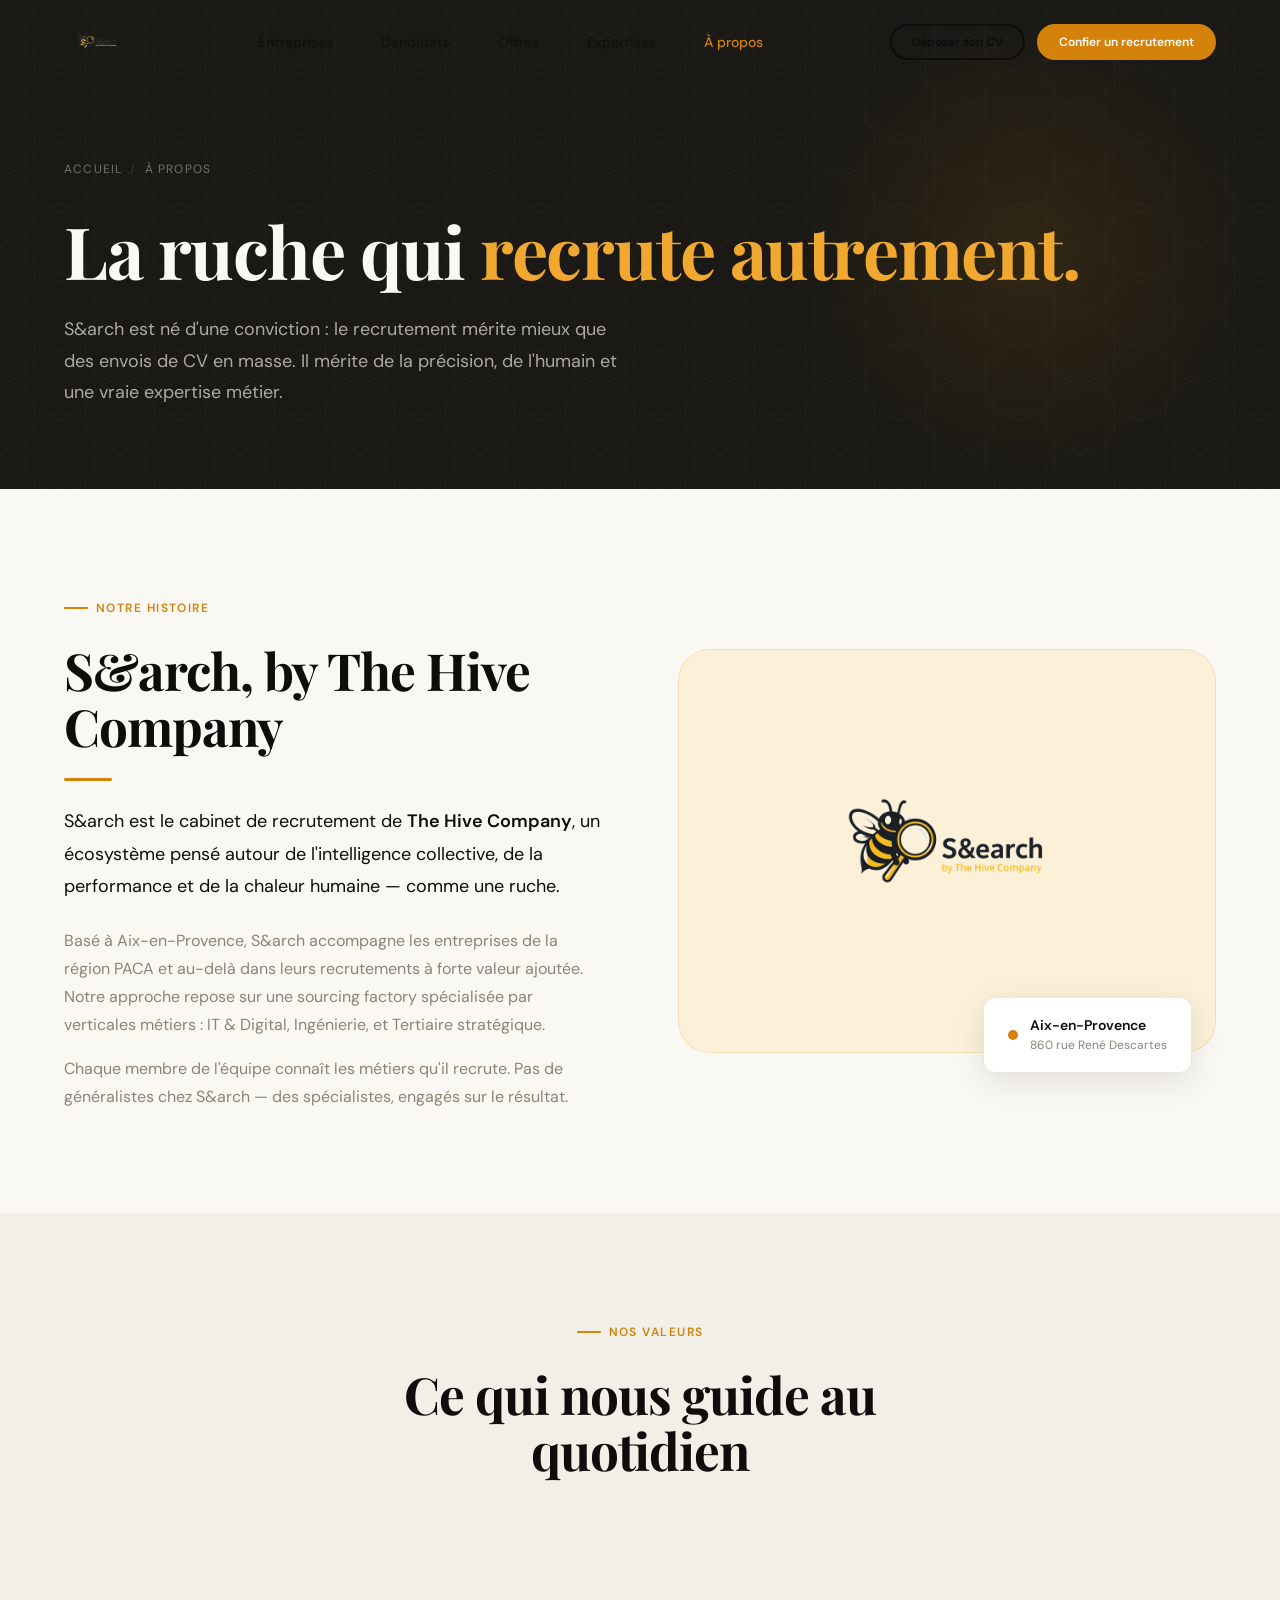
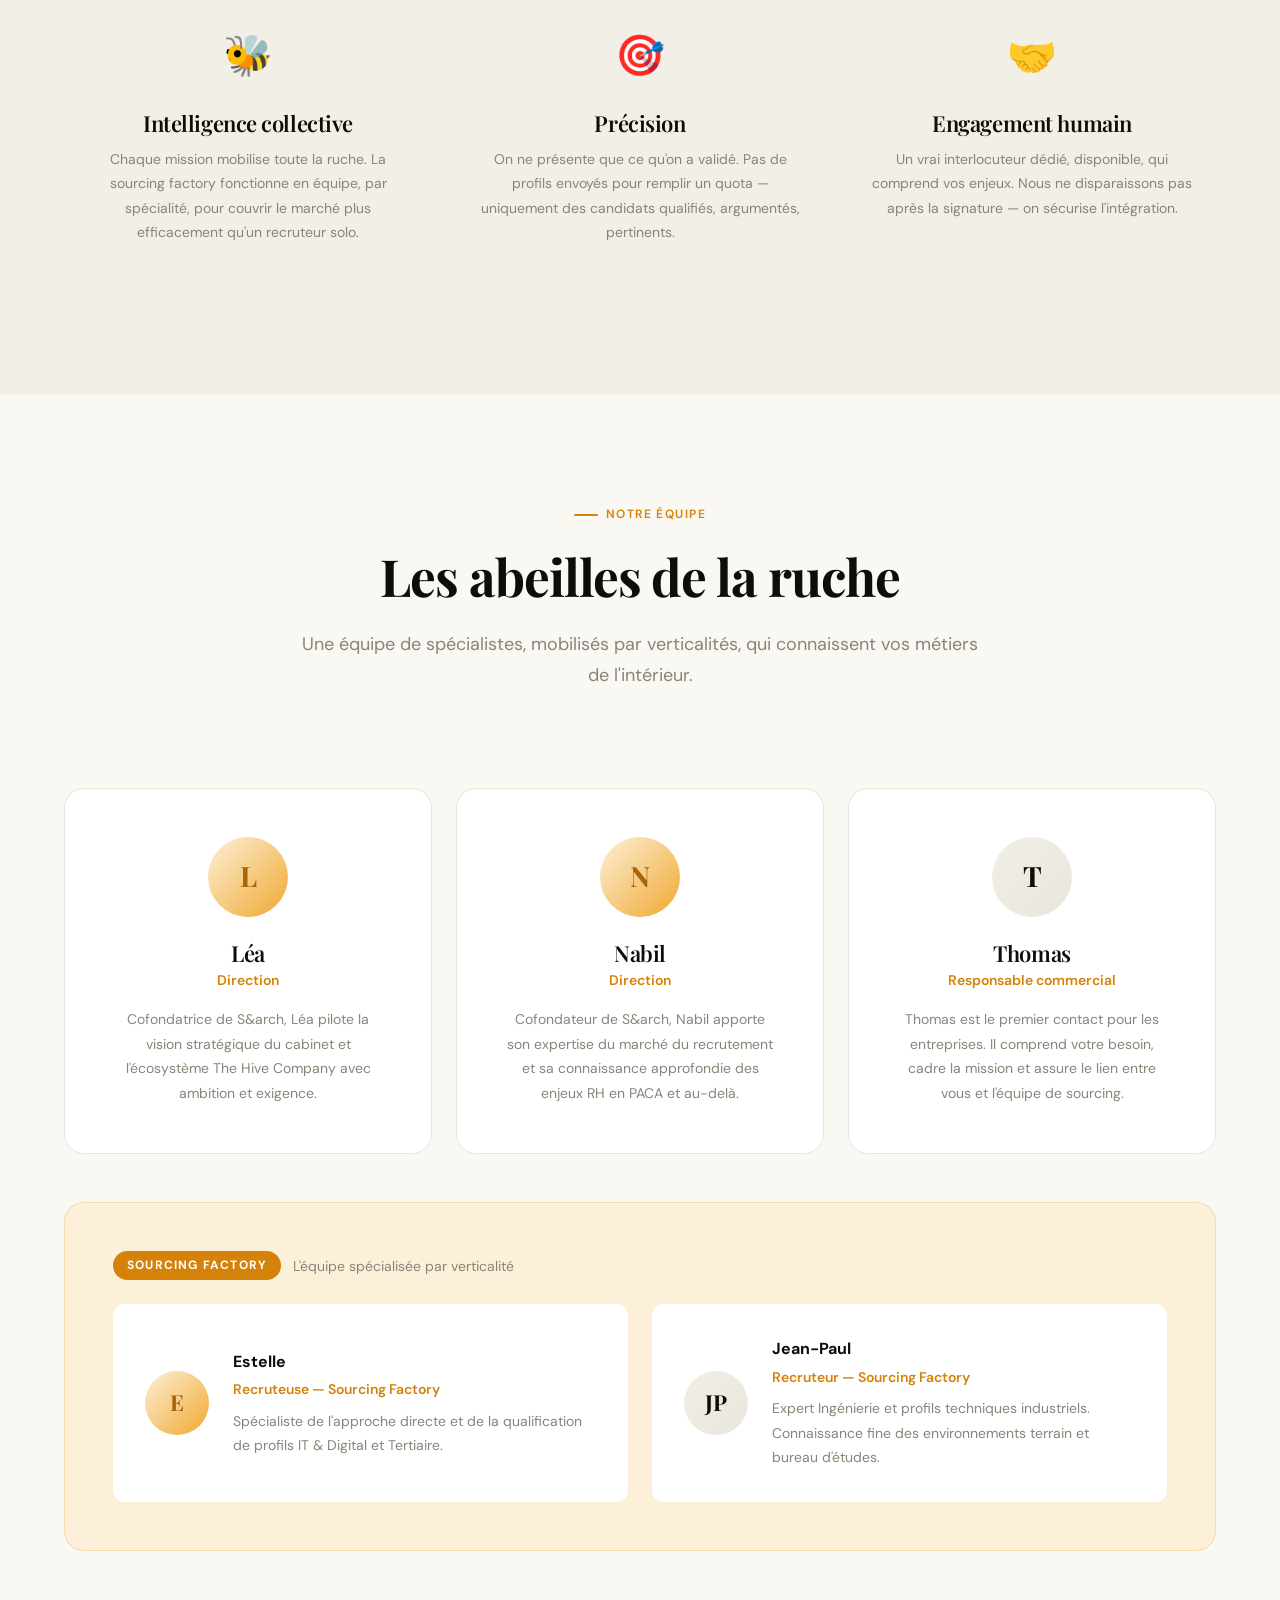
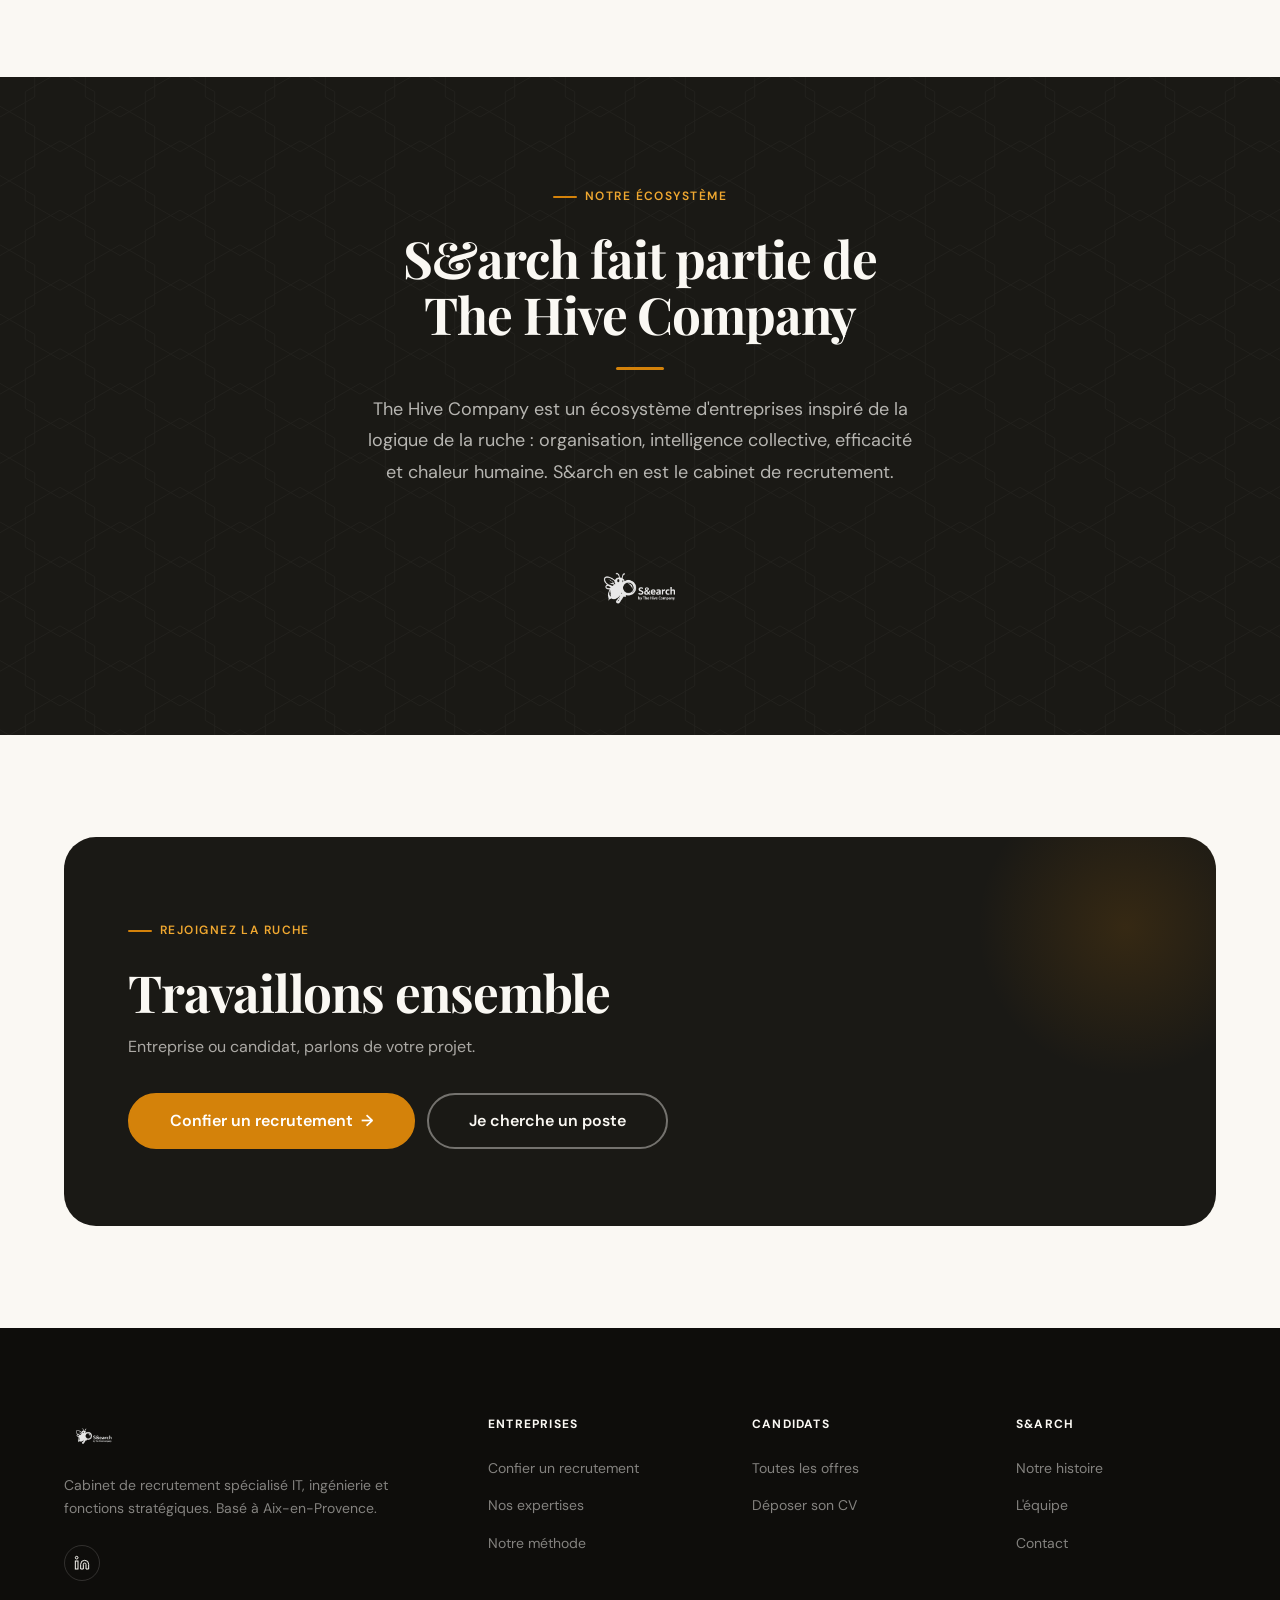
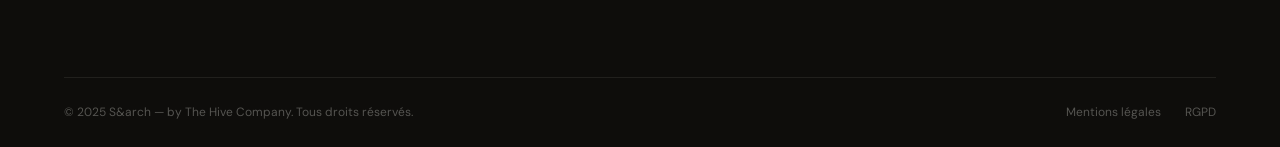
==== a-propos.html @ 245929fc "init: site S&arch" ====
<!DOCTYPE html>
<html lang="fr">
<head>
  <meta charset="UTF-8">
  <meta name="viewport" content="width=device-width, initial-scale=1.0">
  <title>À propos — L'équipe S&arch | Cabinet de recrutement Aix-en-Provence</title>
  <meta name="description" content="Découvrez l'équipe S&arch by The Hive Company. Cabinet de recrutement spécialisé IT, ingénierie et fonctions stratégiques à Aix-en-Provence.">
  <link rel="stylesheet" href="css/main.css">
  <link rel="stylesheet" href="css/components.css">
</head>
<body>

<nav class="nav">
  <div class="nav__inner">
    <a href="index.html" class="nav__logo-img">
      <img src="assets/images/logo-sarch-transparent.png" alt="S&arch by The Hive Company" height="44">
    </a>
    <ul class="nav__links">
      <li><a href="entreprises.html">Entreprises</a></li>
      <li><a href="candidats.html">Candidats</a></li>
      <li><a href="offres.html">Offres</a></li>
      <li><a href="expertises.html">Expertises</a></li>
      <li><a href="a-propos.html" class="active">À propos</a></li>
    </ul>
    <div class="nav__ctas">
      <a href="candidats.html" class="btn btn--ghost btn--sm hide-mobile">Déposer son CV</a>
      <a href="contact.html" class="btn btn--primary btn--sm">Confier un recrutement</a>
    </div>
    <button class="nav__burger"><span></span><span></span><span></span></button>
  </div>
</nav>
<div class="nav__mobile">
  <button class="nav__mobile-close">✕</button>
  <a href="entreprises.html">Entreprises</a>
  <a href="candidats.html">Candidats</a>
  <a href="offres.html">Offres</a>
  <a href="expertises.html">Expertises</a>
  <a href="a-propos.html">À propos</a>
  <a href="contact.html">Contact</a>
  <a href="contact.html" class="btn btn--primary">Confier un recrutement</a>
</div>

<!-- PAGE HERO -->
<section class="page-hero">
  <div class="hex-pattern-bg" style="color:var(--cream);"></div>
  <div class="container" style="position:relative;z-index:1;">
    <div class="breadcrumb"><a href="index.html">Accueil</a><span class="breadcrumb__sep">/</span><span>À propos</span></div>
    <h1 class="reveal">La ruche qui <em style="color:var(--honey-light);font-style:normal;">recrute autrement.</em></h1>
    <p class="reveal reveal-delay-1">S&arch est né d'une conviction : le recrutement mérite mieux que des envois de CV en masse. Il mérite de la précision, de l'humain et une vraie expertise métier.</p>
  </div>
</section>

<!-- HISTOIRE -->
<section class="section">
  <div class="container">
    <div class="grid-2" style="align-items:center;gap:clamp(40px,6vw,100px);">
      <div class="reveal">
        <div class="eyebrow">Notre histoire</div>
        <h2>S&arch, by The Hive Company</h2>
        <div class="divider"></div>
        <p style="font-size:var(--text-lg);color:var(--black);line-height:1.8;margin-bottom:var(--space-5);">
          S&arch est le cabinet de recrutement de <strong>The Hive Company</strong>, un écosystème pensé autour de l'intelligence collective, de la performance et de la chaleur humaine — comme une ruche.
        </p>
        <p>
          Basé à Aix-en-Provence, S&arch accompagne les entreprises de la région PACA et au-delà dans leurs recrutements à forte valeur ajoutée. Notre approche repose sur une sourcing factory spécialisée par verticales métiers : IT & Digital, Ingénierie, et Tertiaire stratégique.
        </p>
        <p style="margin-top:var(--space-4);">
          Chaque membre de l'équipe connaît les métiers qu'il recrute. Pas de généralistes chez S&arch — des spécialistes, engagés sur le résultat.
        </p>
      </div>
      <div class="reveal reveal-delay-1" style="position:relative;">
        <!-- Logo S&arch centré dans un cadre premium -->
        <div style="aspect-ratio:4/3;border-radius:var(--radius-xl);background:var(--honey-pale);border:1px solid rgba(212,130,10,0.15);display:flex;align-items:center;justify-content:center;padding:var(--space-8);">
          <img src="assets/images/logo-sarch-transparent.png" alt="S&arch by The Hive Company" style="max-width:80%;height:auto;">
        </div>
        <!-- Badge -->
        <div style="position:absolute;bottom:-20px;right:24px;background:var(--white);border-radius:var(--radius-md);padding:var(--space-4) var(--space-5);box-shadow:0 8px 32px rgba(14,13,11,0.1);border:1px solid var(--gray-light);">
          <div style="display:flex;align-items:center;gap:var(--space-3);">
            <div style="width:10px;height:10px;border-radius:50%;background:var(--honey);"></div>
            <div>
              <div style="font-weight:600;font-size:var(--text-sm);color:var(--black);">Aix-en-Provence</div>
              <div style="font-size:var(--text-xs);color:var(--gray-warm);">860 rue René Descartes</div>
            </div>
          </div>
        </div>
      </div>
    </div>
  </div>
</section>

<!-- VALEURS -->
<section class="section section--cream-dark">
  <div class="container">
    <div class="section-header reveal">
      <div class="eyebrow">Nos valeurs</div>
      <h2>Ce qui nous guide au quotidien</h2>
    </div>
    <div class="grid-3 reveal reveal-delay-1">
      <div style="text-align:center;padding:var(--space-7) var(--space-5);">
        <div style="font-size:40px;margin-bottom:var(--space-5);">🐝</div>
        <h4 style="font-size:var(--text-xl);margin-bottom:var(--space-3);">Intelligence collective</h4>
        <p style="font-size:var(--text-sm);">Chaque mission mobilise toute la ruche. La sourcing factory fonctionne en équipe, par spécialité, pour couvrir le marché plus efficacement qu'un recruteur solo.</p>
      </div>
      <div style="text-align:center;padding:var(--space-7) var(--space-5);">
        <div style="font-size:40px;margin-bottom:var(--space-5);">🎯</div>
        <h4 style="font-size:var(--text-xl);margin-bottom:var(--space-3);">Précision</h4>
        <p style="font-size:var(--text-sm);">On ne présente que ce qu'on a validé. Pas de profils envoyés pour remplir un quota — uniquement des candidats qualifiés, argumentés, pertinents.</p>
      </div>
      <div style="text-align:center;padding:var(--space-7) var(--space-5);">
        <div style="font-size:40px;margin-bottom:var(--space-5);">🤝</div>
        <h4 style="font-size:var(--text-xl);margin-bottom:var(--space-3);">Engagement humain</h4>
        <p style="font-size:var(--text-sm);">Un vrai interlocuteur dédié, disponible, qui comprend vos enjeux. Nous ne disparaissons pas après la signature — on sécurise l'intégration.</p>
      </div>
    </div>
  </div>
</section>

<!-- ÉQUIPE -->
<section class="section" id="equipe">
  <div class="container">
    <div class="section-header reveal">
      <div class="eyebrow">Notre équipe</div>
      <h2>Les abeilles de la ruche</h2>
      <p>Une équipe de spécialistes, mobilisés par verticalités, qui connaissent vos métiers de l'intérieur.</p>
    </div>

    <div class="grid-3 reveal reveal-delay-1">

      <!-- Léa — Direction -->
      <div style="background:var(--white);border:1px solid var(--gray-light);border-radius:var(--radius-lg);padding:var(--space-7);text-align:center;transition:box-shadow 0.3s;cursor:default;" onmouseenter="this.style.boxShadow='0 12px 40px rgba(14,13,11,0.08)'" onmouseleave="this.style.boxShadow='none'">
        <div style="width:80px;height:80px;border-radius:50%;background:linear-gradient(135deg,var(--honey-pale),var(--honey-light));display:flex;align-items:center;justify-content:center;margin:0 auto var(--space-5);font-family:var(--font-display);font-size:var(--text-2xl);font-weight:700;color:var(--honey-dark);">L</div>
        <h4 style="font-size:var(--text-xl);margin-bottom:4px;">Léa</h4>
        <div style="font-size:var(--text-sm);color:var(--honey);font-weight:600;margin-bottom:var(--space-4);">Direction</div>
        <p style="font-size:var(--text-sm);">Cofondatrice de S&arch, Léa pilote la vision stratégique du cabinet et l'écosystème The Hive Company avec ambition et exigence.</p>
      </div>

      <!-- Nabil — Direction -->
      <div style="background:var(--white);border:1px solid var(--gray-light);border-radius:var(--radius-lg);padding:var(--space-7);text-align:center;transition:box-shadow 0.3s;cursor:default;" onmouseenter="this.style.boxShadow='0 12px 40px rgba(14,13,11,0.08)'" onmouseleave="this.style.boxShadow='none'">
        <div style="width:80px;height:80px;border-radius:50%;background:linear-gradient(135deg,var(--honey-pale),var(--honey-light));display:flex;align-items:center;justify-content:center;margin:0 auto var(--space-5);font-family:var(--font-display);font-size:var(--text-2xl);font-weight:700;color:var(--honey-dark);">N</div>
        <h4 style="font-size:var(--text-xl);margin-bottom:4px;">Nabil</h4>
        <div style="font-size:var(--text-sm);color:var(--honey);font-weight:600;margin-bottom:var(--space-4);">Direction</div>
        <p style="font-size:var(--text-sm);">Cofondateur de S&arch, Nabil apporte son expertise du marché du recrutement et sa connaissance approfondie des enjeux RH en PACA et au-delà.</p>
      </div>

      <!-- Thomas — Commercial -->
      <div style="background:var(--white);border:1px solid var(--gray-light);border-radius:var(--radius-lg);padding:var(--space-7);text-align:center;transition:box-shadow 0.3s;cursor:default;" onmouseenter="this.style.boxShadow='0 12px 40px rgba(14,13,11,0.08)'" onmouseleave="this.style.boxShadow='none'">
        <div style="width:80px;height:80px;border-radius:50%;background:linear-gradient(135deg,var(--cream-dark),var(--gray-light));display:flex;align-items:center;justify-content:center;margin:0 auto var(--space-5);font-family:var(--font-display);font-size:var(--text-2xl);font-weight:700;color:var(--black);">T</div>
        <h4 style="font-size:var(--text-xl);margin-bottom:4px;">Thomas</h4>
        <div style="font-size:var(--text-sm);color:var(--honey);font-weight:600;margin-bottom:var(--space-4);">Responsable commercial</div>
        <p style="font-size:var(--text-sm);">Thomas est le premier contact pour les entreprises. Il comprend votre besoin, cadre la mission et assure le lien entre vous et l'équipe de sourcing.</p>
      </div>

    </div>

    <!-- Sourcing Factory -->
    <div style="margin-top:var(--space-7);">
      <div style="background:var(--honey-pale);border:1px solid rgba(212,130,10,0.2);border-radius:var(--radius-lg);padding:var(--space-7);margin-bottom:var(--space-5);">
        <div style="display:flex;align-items:center;gap:var(--space-3);margin-bottom:var(--space-5);">
          <div style="background:var(--honey);color:var(--white);font-size:var(--text-xs);font-weight:700;text-transform:uppercase;letter-spacing:0.1em;padding:5px 14px;border-radius:100px;">Sourcing Factory</div>
          <span style="font-size:var(--text-sm);color:var(--gray-warm);">L'équipe spécialisée par verticalité</span>
        </div>
        <div class="grid-2" style="gap:var(--space-5);">

          <!-- Estelle -->
          <div style="background:var(--white);border-radius:var(--radius-md);padding:var(--space-6);display:flex;align-items:center;gap:var(--space-5);">
            <div style="width:64px;height:64px;border-radius:50%;background:linear-gradient(135deg,var(--honey-pale),var(--honey-light));display:flex;align-items:center;justify-content:center;font-family:var(--font-display);font-size:var(--text-xl);font-weight:700;color:var(--honey-dark);flex-shrink:0;">E</div>
            <div>
              <div style="font-weight:700;font-size:var(--text-base);color:var(--black);margin-bottom:4px;">Estelle</div>
              <div style="font-size:var(--text-sm);color:var(--honey);font-weight:600;margin-bottom:var(--space-2);">Recruteuse — Sourcing Factory</div>
              <p style="font-size:var(--text-sm);margin:0;">Spécialiste de l'approche directe et de la qualification de profils IT & Digital et Tertiaire.</p>
            </div>
          </div>

          <!-- Jean-Paul -->
          <div style="background:var(--white);border-radius:var(--radius-md);padding:var(--space-6);display:flex;align-items:center;gap:var(--space-5);">
            <div style="width:64px;height:64px;border-radius:50%;background:linear-gradient(135deg,var(--cream-dark),var(--gray-light));display:flex;align-items:center;justify-content:center;font-family:var(--font-display);font-size:var(--text-xl);font-weight:700;color:var(--black);flex-shrink:0;">JP</div>
            <div>
              <div style="font-weight:700;font-size:var(--text-base);color:var(--black);margin-bottom:4px;">Jean-Paul</div>
              <div style="font-size:var(--text-sm);color:var(--honey);font-weight:600;margin-bottom:var(--space-2);">Recruteur — Sourcing Factory</div>
              <p style="font-size:var(--text-sm);margin:0;">Expert Ingénierie et profils techniques industriels. Connaissance fine des environnements terrain et bureau d'études.</p>
            </div>
          </div>

        </div>
      </div>
    </div>

  </div>
</section>

<!-- LIEN THE HIVE COMPANY -->
<section class="section section--dark" style="position:relative;">
  <div class="hex-pattern-bg" style="color:var(--cream);"></div>
  <div class="container" style="position:relative;z-index:1;text-align:center;">
    <div class="reveal">
      <div class="eyebrow" style="justify-content:center;color:var(--honey-light);">Notre écosystème</div>
      <h2 style="color:var(--cream);">S&arch fait partie de<br>The Hive Company</h2>
      <div class="divider divider--center"></div>
      <p style="color:rgba(250,248,243,0.7);font-size:var(--text-lg);max-width:560px;margin:0 auto var(--space-8);">
        The Hive Company est un écosystème d'entreprises inspiré de la logique de la ruche : organisation, intelligence collective, efficacité et chaleur humaine. S&arch en est le cabinet de recrutement.
      </p>
      <img src="assets/images/logo-sarch-transparent.png" alt="S&arch by The Hive Company" style="height:80px;width:auto;margin:0 auto;filter:brightness(0) invert(1);opacity:0.9;">
    </div>
  </div>
</section>

<!-- CTA -->
<section class="section">
  <div class="container">
    <div class="cta-banner reveal">
      <div>
        <div class="eyebrow" style="color:var(--honey-light);">Rejoignez la ruche</div>
        <h2>Travaillons ensemble</h2>
        <p>Entreprise ou candidat, parlons de votre projet.</p>
      </div>
      <div class="cta-banner__actions">
        <a href="contact.html" class="btn btn--primary btn--lg">Confier un recrutement <span class="arrow">→</span></a>
        <a href="candidats.html" class="btn btn--ghost-white btn--lg">Je cherche un poste</a>
      </div>
    </div>
  </div>
</section>

<footer>
  <div class="container">
    <div class="footer__top">
      <div class="footer__brand">
        <a href="index.html" class="footer__logo-img"><img src="assets/images/logo-sarch-transparent.png" alt="S&arch"></a>
        <p style="margin-top:var(--space-4);">Cabinet de recrutement spécialisé IT, ingénierie et fonctions stratégiques. Basé à Aix-en-Provence.</p>
        <div class="socials"><a href="#" class="social-link" aria-label="LinkedIn"><svg viewBox="0 0 24 24" fill="none" stroke="currentColor" stroke-width="1.5"><path d="M16 8a6 6 0 016 6v7h-4v-7a2 2 0 00-2-2 2 2 0 00-2 2v7h-4v-7a6 6 0 016-6z"/><rect x="2" y="9" width="4" height="12"/><circle cx="4" cy="4" r="2"/></svg></a></div>
      </div>
      <div class="footer__col"><h5>Entreprises</h5><ul><li><a href="entreprises.html">Confier un recrutement</a></li><li><a href="expertises.html">Nos expertises</a></li><li><a href="a-propos.html#process">Notre méthode</a></li></ul></div>
      <div class="footer__col"><h5>Candidats</h5><ul><li><a href="offres.html">Toutes les offres</a></li><li><a href="candidats.html">Déposer son CV</a></li></ul></div>
      <div class="footer__col"><h5>S&arch</h5><ul><li><a href="a-propos.html">Notre histoire</a></li><li><a href="a-propos.html#equipe">L'équipe</a></li><li><a href="contact.html">Contact</a></li></ul></div>
    </div>
    <div class="footer__bottom">
      <p>© 2025 S&arch — by The Hive Company. Tous droits réservés.</p>
      <div style="display:flex;gap:var(--space-5);"><a href="#">Mentions légales</a><a href="#">RGPD</a></div>
    </div>
  </div>
</footer>

<script src="js/main.js"></script>
</body>
</html>
---- css/main.css ----
/* =========================================
   S&arch — Main CSS
   Variables, Reset, Typography, Base
   ========================================= */

@import url('https://fonts.googleapis.com/css2?family=Playfair+Display:wght@400;600;700;900&family=Cabinet+Grotesk:wght@300;400;500;700&display=swap');
@import url('https://fonts.googleapis.com/css2?family=DM+Sans:wght@300;400;500;600&display=swap');

:root {
  /* Couleurs */
  --cream:        #FAF8F3;
  --cream-dark:   #F2EFE6;
  --black:        #0E0D0B;
  --black-soft:   #1A1915;
  --honey:        #D4820A;
  --honey-light:  #F0A830;
  --honey-pale:   #FDF0D8;
  --honey-dark:   #A8640A;
  --brown:        #5C3D1E;
  --gray-warm:    #8A8478;
  --gray-light:   #E8E5DC;
  --white:        #FFFFFF;

  /* Typographie */
  --font-display: 'Playfair Display', Georgia, serif;
  --font-body:    'DM Sans', system-ui, sans-serif;

  /* Tailles */
  --text-xs:   12px;
  --text-sm:   14px;
  --text-base: 16px;
  --text-lg:   18px;
  --text-xl:   22px;
  --text-2xl:  28px;
  --text-3xl:  38px;
  --text-4xl:  52px;
  --text-5xl:  72px;

  /* Espacements */
  --space-1: 4px;
  --space-2: 8px;
  --space-3: 12px;
  --space-4: 16px;
  --space-5: 24px;
  --space-6: 32px;
  --space-7: 48px;
  --space-8: 64px;
  --space-9: 96px;
  --space-10: 128px;

  /* Layout */
  --max-width: 1280px;
  --gutter: clamp(24px, 5vw, 80px);
  --radius-sm: 6px;
  --radius-md: 12px;
  --radius-lg: 20px;
  --radius-xl: 32px;

  /* Transitions */
  --ease: cubic-bezier(0.25, 0.1, 0.25, 1);
  --ease-out: cubic-bezier(0, 0, 0.2, 1);
  --duration: 0.3s;
}

/* ─── Reset ─────────────────────────────── */
*, *::before, *::after { box-sizing: border-box; margin: 0; padding: 0; }
html { scroll-behavior: smooth; font-size: 16px; -webkit-text-size-adjust: 100%; }
body {
  font-family: var(--font-body);
  background: var(--cream);
  color: var(--black);
  line-height: 1.6;
  overflow-x: hidden;
}
img { max-width: 100%; height: auto; display: block; }
a { color: inherit; text-decoration: none; }
ul, ol { list-style: none; }
button { cursor: pointer; font-family: inherit; border: none; background: none; }
input, textarea, select { font-family: inherit; font-size: inherit; }

/* ─── Typographie ────────────────────────── */
h1, h2, h3, h4, h5 {
  font-family: var(--font-display);
  line-height: 1.1;
  letter-spacing: -0.02em;
  color: var(--black);
}
h1 { font-size: clamp(var(--text-3xl), 6vw, var(--text-5xl)); font-weight: 700; }
h2 { font-size: clamp(var(--text-2xl), 4vw, var(--text-4xl)); font-weight: 700; }
h3 { font-size: clamp(var(--text-xl), 2.5vw, var(--text-3xl)); font-weight: 600; }
h4 { font-size: var(--text-xl); font-weight: 600; }
h5 { font-size: var(--text-lg); font-weight: 600; }
p { font-size: var(--text-base); color: var(--gray-warm); line-height: 1.75; }
strong { font-weight: 600; color: var(--black); }

/* ─── Layout ─────────────────────────────── */
.container {
  max-width: var(--max-width);
  margin: 0 auto;
  padding: 0 var(--gutter);
}
.section { padding: clamp(60px, 8vw, 120px) 0; }
.section--dark {
  background: var(--black-soft);
  color: var(--cream);
}
.section--dark h2, .section--dark h3, .section--dark h4 { color: var(--cream); }
.section--dark p { color: rgba(250,248,243,0.65); }
.section--honey { background: var(--honey-pale); }
.section--cream-dark { background: var(--cream-dark); }

/* ─── Utilitaires ────────────────────────── */
.text-honey   { color: var(--honey); }
.text-center  { text-align: center; }
.text-muted   { color: var(--gray-warm); }
.uppercase    { text-transform: uppercase; letter-spacing: 0.1em; font-size: var(--text-xs); font-weight: 600; }
.eyebrow {
  display: inline-flex;
  align-items: center;
  gap: var(--space-2);
  font-size: var(--text-xs);
  font-weight: 600;
  text-transform: uppercase;
  letter-spacing: 0.12em;
  color: var(--honey);
  margin-bottom: var(--space-5);
}
.eyebrow::before {
  content: '';
  display: inline-block;
  width: 24px;
  height: 2px;
  background: var(--honey);
  border-radius: 2px;
}
.grid-2 { display: grid; grid-template-columns: repeat(2, 1fr); gap: var(--space-6); }
.grid-3 { display: grid; grid-template-columns: repeat(3, 1fr); gap: var(--space-5); }
.grid-4 { display: grid; grid-template-columns: repeat(4, 1fr); gap: var(--space-5); }
.flex    { display: flex; }
.flex-center { display: flex; align-items: center; justify-content: center; }
.flex-between { display: flex; align-items: center; justify-content: space-between; }
.gap-2 { gap: var(--space-2); }
.gap-4 { gap: var(--space-4); }
.gap-6 { gap: var(--space-6); }
.mt-2 { margin-top: var(--space-2); }
.mt-4 { margin-top: var(--space-4); }
.mt-5 { margin-top: var(--space-5); }
.mt-6 { margin-top: var(--space-6); }
.mt-7 { margin-top: var(--space-7); }
.mt-8 { margin-top: var(--space-8); }
.mb-4 { margin-bottom: var(--space-4); }
.mb-5 { margin-bottom: var(--space-5); }
.mb-6 { margin-bottom: var(--space-6); }

/* ─── Animations reveal ──────────────────── */
.reveal {
  opacity: 0;
  transform: translateY(28px);
  transition: opacity 0.7s var(--ease-out), transform 0.7s var(--ease-out);
}
.reveal.visible { opacity: 1; transform: translateY(0); }
.reveal-delay-1 { transition-delay: 0.1s; }
.reveal-delay-2 { transition-delay: 0.2s; }
.reveal-delay-3 { transition-delay: 0.3s; }
.reveal-delay-4 { transition-delay: 0.4s; }

/* ─── Hexagone décoratif ─────────────────── */
.hex-deco {
  position: absolute;
  width: 60px;
  height: 60px;
  opacity: 0.06;
  pointer-events: none;
}

/* ─── Séparateur ─────────────────────────── */
.divider {
  width: 48px;
  height: 3px;
  background: var(--honey);
  border-radius: 2px;
  margin: var(--space-5) 0;
}
.divider--center { margin: var(--space-5) auto; }

/* ─── Responsive ─────────────────────────── */
@media (max-width: 1024px) {
  .grid-4 { grid-template-columns: repeat(2, 1fr); }
}
@media (max-width: 768px) {
  .grid-2, .grid-3, .grid-4 { grid-template-columns: 1fr; }
  .hide-mobile { display: none; }
}
---- css/components.css ----
/* =========================================
   S&arch — Components CSS
   Nav, Footer, Boutons, Cards, Forms
   ========================================= */

/* ─── Navigation ─────────────────────────── */
.nav {
  position: fixed;
  top: 0; left: 0; right: 0;
  z-index: 1000;
  transition: background var(--duration) var(--ease),
              box-shadow var(--duration) var(--ease);
}
.nav.scrolled {
  background: rgba(250, 248, 243, 0.95);
  backdrop-filter: blur(12px);
  -webkit-backdrop-filter: blur(12px);
  box-shadow: 0 1px 0 var(--gray-light);
}
.nav__inner {
  display: flex;
  align-items: center;
  justify-content: space-between;
  padding: 20px var(--gutter);
  max-width: var(--max-width);
  margin: 0 auto;
}
.nav__logo {
  font-family: var(--font-display);
  font-size: 24px;
  font-weight: 700;
  color: var(--black);
  letter-spacing: -0.03em;
  transition: color var(--duration);
}
.nav__logo span { color: var(--honey); }
.nav__logo small {
  display: block;
  font-family: var(--font-body);
  font-size: 10px;
  font-weight: 400;
  letter-spacing: 0.08em;
  text-transform: uppercase;
  color: var(--gray-warm);
  margin-top: -2px;
}
.nav__links {
  display: flex;
  align-items: center;
  gap: var(--space-7);
}
.nav__links a {
  font-size: var(--text-sm);
  font-weight: 500;
  color: var(--black);
  opacity: 0.7;
  transition: opacity var(--duration), color var(--duration);
  position: relative;
}
.nav__links a::after {
  content: '';
  position: absolute;
  bottom: -2px; left: 0; right: 0;
  height: 1.5px;
  background: var(--honey);
  transform: scaleX(0);
  transition: transform var(--duration) var(--ease);
}
.nav__links a:hover { opacity: 1; }
.nav__links a:hover::after { transform: scaleX(1); }
.nav__links a.active { opacity: 1; color: var(--honey); }
.nav__ctas { display: flex; align-items: center; gap: var(--space-3); }
.nav__burger {
  display: none;
  flex-direction: column;
  gap: 5px;
  padding: 4px;
  cursor: pointer;
}
.nav__burger span {
  display: block;
  width: 24px;
  height: 2px;
  background: var(--black);
  border-radius: 2px;
  transition: transform 0.3s, opacity 0.3s;
}
.nav__mobile {
  display: none;
  position: fixed;
  top: 0; left: 0; right: 0; bottom: 0;
  background: var(--cream);
  z-index: 999;
  flex-direction: column;
  align-items: center;
  justify-content: center;
  gap: var(--space-6);
}
.nav__mobile.open { display: flex; }
.nav__mobile a {
  font-family: var(--font-display);
  font-size: var(--text-3xl);
  font-weight: 700;
  color: var(--black);
  transition: color var(--duration);
}
.nav__mobile a:hover { color: var(--honey); }
.nav__mobile-close {
  position: absolute;
  top: 24px; right: var(--gutter);
  font-size: 28px;
  cursor: pointer;
  color: var(--black);
}

@media (max-width: 1024px) {
  .nav__links, .nav__ctas .btn--ghost { display: none; }
  .nav__burger { display: flex; }
}

/* ─── Boutons ────────────────────────────── */
.btn {
  display: inline-flex;
  align-items: center;
  justify-content: center;
  gap: var(--space-2);
  padding: 14px 28px;
  border-radius: 100px;
  font-size: var(--text-sm);
  font-weight: 600;
  line-height: 1;
  transition: all var(--duration) var(--ease);
  white-space: nowrap;
  cursor: pointer;
}
.btn--primary {
  background: var(--honey);
  color: var(--white);
  border: 2px solid var(--honey);
}
.btn--primary:hover {
  background: var(--honey-dark);
  border-color: var(--honey-dark);
  transform: translateY(-1px);
  box-shadow: 0 8px 24px rgba(212, 130, 10, 0.3);
}
.btn--ghost {
  background: transparent;
  color: var(--black);
  border: 2px solid var(--black);
}
.btn--ghost:hover {
  background: var(--black);
  color: var(--cream);
  transform: translateY(-1px);
}
.btn--ghost-white {
  background: transparent;
  color: var(--cream);
  border: 2px solid rgba(250,248,243,0.4);
}
.btn--ghost-white:hover {
  background: var(--cream);
  color: var(--black);
  border-color: var(--cream);
}
.btn--honey-outline {
  background: transparent;
  color: var(--honey);
  border: 2px solid var(--honey);
}
.btn--honey-outline:hover {
  background: var(--honey);
  color: var(--white);
}
.btn--lg { padding: 18px 40px; font-size: var(--text-base); }
.btn--sm { padding: 10px 20px; font-size: var(--text-xs); }
.btn .arrow {
  transition: transform var(--duration) var(--ease);
}
.btn:hover .arrow { transform: translateX(4px); }

/* ─── Tags & badges ──────────────────────── */
.tag {
  display: inline-flex;
  align-items: center;
  padding: 5px 14px;
  border-radius: 100px;
  font-size: var(--text-xs);
  font-weight: 600;
  letter-spacing: 0.04em;
}
.tag--honey { background: var(--honey-pale); color: var(--honey-dark); }
.tag--dark   { background: rgba(14,13,11,0.07); color: var(--black); }
.tag--white  { background: rgba(255,255,255,0.15); color: var(--cream); border: 1px solid rgba(255,255,255,0.2); }

/* ─── Cards expertise ────────────────────── */
.card-expertise {
  background: var(--white);
  border: 1px solid var(--gray-light);
  border-radius: var(--radius-lg);
  padding: var(--space-7) var(--space-6);
  transition: box-shadow var(--duration) var(--ease),
              transform var(--duration) var(--ease),
              border-color var(--duration);
  position: relative;
  overflow: hidden;
}
.card-expertise::before {
  content: '';
  position: absolute;
  bottom: 0; left: 0; right: 0;
  height: 3px;
  background: var(--honey);
  transform: scaleX(0);
  transition: transform 0.4s var(--ease);
  transform-origin: left;
}
.card-expertise:hover {
  box-shadow: 0 16px 48px rgba(14,13,11,0.09);
  transform: translateY(-4px);
  border-color: var(--honey-light);
}
.card-expertise:hover::before { transform: scaleX(1); }
.card-expertise__icon {
  width: 56px;
  height: 56px;
  background: var(--honey-pale);
  border-radius: var(--radius-md);
  display: flex;
  align-items: center;
  justify-content: center;
  margin-bottom: var(--space-5);
}
.card-expertise__icon svg { width: 28px; height: 28px; color: var(--honey); }
.card-expertise h4 { margin-bottom: var(--space-3); font-size: var(--text-xl); }
.card-expertise p  { font-size: var(--text-sm); margin-bottom: var(--space-4); }
.card-expertise__tags { display: flex; flex-wrap: wrap; gap: var(--space-2); }

/* ─── Cards témoignages ──────────────────── */
.card-testi {
  background: var(--white);
  border: 1px solid var(--gray-light);
  border-radius: var(--radius-lg);
  padding: var(--space-7);
  transition: box-shadow var(--duration) var(--ease);
}
.card-testi:hover {
  box-shadow: 0 12px 40px rgba(14,13,11,0.08);
}
.card-testi__stars {
  display: flex;
  gap: 3px;
  margin-bottom: var(--space-5);
}
.card-testi__stars svg {
  width: 16px;
  height: 16px;
  fill: var(--honey);
  color: var(--honey);
}
.card-testi__quote {
  font-size: var(--text-base);
  color: var(--black);
  line-height: 1.75;
  font-style: italic;
  margin-bottom: var(--space-6);
  position: relative;
}
.card-testi__quote::before {
  content: '"';
  font-family: var(--font-display);
  font-size: 80px;
  color: var(--honey-pale);
  position: absolute;
  top: -20px; left: -8px;
  line-height: 1;
  pointer-events: none;
  z-index: 0;
}
.card-testi__author {
  display: flex;
  align-items: center;
  gap: var(--space-4);
}
.card-testi__avatar {
  width: 48px;
  height: 48px;
  border-radius: 50%;
  background: var(--honey-pale);
  display: flex;
  align-items: center;
  justify-content: center;
  font-family: var(--font-display);
  font-size: var(--text-base);
  font-weight: 700;
  color: var(--honey-dark);
  flex-shrink: 0;
}
.card-testi__name { font-weight: 600; font-size: var(--text-sm); color: var(--black); }
.card-testi__role { font-size: var(--text-xs); color: var(--gray-warm); margin-top: 2px; }

/* ─── Cards offres ───────────────────────── */
.card-offre {
  background: var(--white);
  border: 1px solid var(--gray-light);
  border-radius: var(--radius-md);
  padding: var(--space-5) var(--space-6);
  display: flex;
  align-items: center;
  gap: var(--space-5);
  transition: all var(--duration) var(--ease);
  cursor: pointer;
}
.card-offre:hover {
  border-color: var(--honey);
  box-shadow: 0 8px 32px rgba(212,130,10,0.1);
  transform: translateX(4px);
}
.card-offre__logo {
  width: 56px;
  height: 56px;
  border-radius: var(--radius-sm);
  background: var(--cream-dark);
  display: flex;
  align-items: center;
  justify-content: center;
  font-size: 22px;
  flex-shrink: 0;
}
.card-offre__body { flex: 1; min-width: 0; }
.card-offre__title { font-weight: 600; font-size: var(--text-base); color: var(--black); margin-bottom: 4px; }
.card-offre__company { font-size: var(--text-sm); color: var(--gray-warm); margin-bottom: var(--space-3); }
.card-offre__meta { display: flex; flex-wrap: wrap; gap: var(--space-2); }
.card-offre__arrow {
  color: var(--gray-warm);
  transition: color var(--duration), transform var(--duration);
  flex-shrink: 0;
}
.card-offre:hover .card-offre__arrow {
  color: var(--honey);
  transform: translateX(4px);
}

/* ─── Process steps ──────────────────────── */
.process-step {
  display: flex;
  gap: var(--space-6);
  position: relative;
}
.process-step + .process-step { margin-top: var(--space-7); }
.process-step + .process-step::before {
  content: '';
  position: absolute;
  top: -var(--space-7);
  left: 26px;
  width: 1px;
  height: var(--space-7);
  background: var(--gray-light);
}
.process-step__num {
  width: 52px;
  height: 52px;
  border-radius: 50%;
  background: var(--honey-pale);
  border: 2px solid var(--honey-light);
  display: flex;
  align-items: center;
  justify-content: center;
  font-family: var(--font-display);
  font-size: var(--text-lg);
  font-weight: 700;
  color: var(--honey-dark);
  flex-shrink: 0;
  transition: all var(--duration);
}
.process-step:hover .process-step__num {
  background: var(--honey);
  color: var(--white);
  border-color: var(--honey);
}
.process-step__body { padding-top: 6px; }
.process-step__body h4 { margin-bottom: var(--space-2); font-size: var(--text-xl); }
.process-step__body p { font-size: var(--text-sm); }

/* ─── Stats ──────────────────────────────── */
.stat-item { text-align: center; padding: var(--space-7) var(--space-5); }
.stat-item__num {
  font-family: var(--font-display);
  font-size: clamp(40px, 5vw, 64px);
  font-weight: 700;
  color: var(--honey);
  line-height: 1;
  margin-bottom: var(--space-2);
  display: block;
}
.stat-item__label {
  font-size: var(--text-sm);
  color: var(--gray-warm);
  font-weight: 400;
}

/* ─── Formulaires ────────────────────────── */
.form-group { margin-bottom: var(--space-5); }
.form-group label {
  display: block;
  font-size: var(--text-sm);
  font-weight: 600;
  color: var(--black);
  margin-bottom: var(--space-2);
}
.form-group input,
.form-group textarea,
.form-group select {
  width: 100%;
  padding: 14px 18px;
  background: var(--white);
  border: 1.5px solid var(--gray-light);
  border-radius: var(--radius-sm);
  font-size: var(--text-base);
  color: var(--black);
  transition: border-color var(--duration), box-shadow var(--duration);
  outline: none;
}
.form-group input:focus,
.form-group textarea:focus,
.form-group select:focus {
  border-color: var(--honey);
  box-shadow: 0 0 0 3px rgba(212,130,10,0.1);
}
.form-group textarea { resize: vertical; min-height: 120px; }
.form-grid { display: grid; grid-template-columns: 1fr 1fr; gap: var(--space-5); }
@media (max-width: 640px) { .form-grid { grid-template-columns: 1fr; } }

/* ─── FAQ ────────────────────────────────── */
.faq-item {
  border-bottom: 1px solid var(--gray-light);
  overflow: hidden;
}
.faq-item:first-child { border-top: 1px solid var(--gray-light); }
.faq-question {
  display: flex;
  align-items: center;
  justify-content: space-between;
  padding: var(--space-5) 0;
  cursor: pointer;
  font-weight: 600;
  font-size: var(--text-base);
  color: var(--black);
  gap: var(--space-4);
  user-select: none;
}
.faq-question:hover { color: var(--honey); }
.faq-icon {
  width: 28px;
  height: 28px;
  border-radius: 50%;
  background: var(--honey-pale);
  border: 1.5px solid var(--honey-light);
  display: flex;
  align-items: center;
  justify-content: center;
  flex-shrink: 0;
  transition: transform var(--duration), background var(--duration);
  font-size: 18px;
  color: var(--honey-dark);
  font-weight: 300;
}
.faq-item.open .faq-icon {
  transform: rotate(45deg);
  background: var(--honey);
  color: var(--white);
}
.faq-answer {
  max-height: 0;
  overflow: hidden;
  transition: max-height 0.4s var(--ease);
}
.faq-answer p {
  padding-bottom: var(--space-5);
  font-size: var(--text-sm);
  line-height: 1.8;
}
.faq-item.open .faq-answer { max-height: 400px; }

/* ─── Section hero ───────────────────────── */
.hero {
  min-height: 100vh;
  display: flex;
  align-items: center;
  position: relative;
  overflow: hidden;
  padding-top: 100px;
}
.hero__bg {
  position: absolute;
  inset: 0;
  z-index: 0;
}
.hero__bg-img {
  width: 100%;
  height: 100%;
  object-fit: cover;
  object-position: center;
}
.hero__overlay {
  position: absolute;
  inset: 0;
  background: linear-gradient(
    105deg,
    rgba(14,13,11,0.82) 0%,
    rgba(14,13,11,0.55) 55%,
    rgba(14,13,11,0.25) 100%
  );
}
.hero__content {
  position: relative;
  z-index: 1;
  max-width: 680px;
}
.hero h1 { color: var(--cream); margin-bottom: var(--space-6); }
.hero h1 em { color: var(--honey-light); font-style: normal; }
.hero__sub {
  font-size: var(--text-lg);
  color: rgba(250,248,243,0.8);
  margin-bottom: var(--space-7);
  line-height: 1.7;
}
.hero__ctas { display: flex; flex-wrap: wrap; gap: var(--space-3); }
.hero__proof {
  display: flex;
  align-items: center;
  gap: var(--space-5);
  margin-top: var(--space-8);
  padding-top: var(--space-7);
  border-top: 1px solid rgba(250,248,243,0.15);
}
.hero__proof-num {
  font-family: var(--font-display);
  font-size: var(--text-2xl);
  font-weight: 700;
  color: var(--honey-light);
}
.hero__proof-label {
  font-size: var(--text-sm);
  color: rgba(250,248,243,0.7);
  line-height: 1.4;
}
.hero__proof-sep {
  width: 1px;
  height: 40px;
  background: rgba(250,248,243,0.2);
}

/* ─── Section header ─────────────────────── */
.section-header { text-align: center; max-width: 680px; margin: 0 auto var(--space-9); }
.section-header h2 { margin-bottom: var(--space-5); }
.section-header p { font-size: var(--text-lg); }

/* ─── CTA banner ─────────────────────────── */
.cta-banner {
  background: var(--black-soft);
  border-radius: var(--radius-xl);
  padding: clamp(48px, 6vw, 80px) clamp(32px, 5vw, 80px);
  display: flex;
  align-items: center;
  justify-content: space-between;
  gap: var(--space-6);
  flex-wrap: wrap;
  position: relative;
  overflow: hidden;
}
.cta-banner::before {
  content: '';
  position: absolute;
  top: -60px; right: -60px;
  width: 300px;
  height: 300px;
  background: radial-gradient(circle, rgba(212,130,10,0.15) 0%, transparent 70%);
  pointer-events: none;
}
.cta-banner h2 { color: var(--cream); margin-bottom: var(--space-3); }
.cta-banner p { color: rgba(250,248,243,0.65); max-width: 480px; }
.cta-banner__actions { display: flex; gap: var(--space-3); flex-wrap: wrap; }

/* ─── Footer ─────────────────────────────── */
footer {
  background: var(--black);
  color: var(--cream);
  padding: clamp(60px, 7vw, 100px) 0 0;
}
.footer__top {
  display: grid;
  grid-template-columns: 1.8fr 1fr 1fr 1fr;
  gap: var(--space-8);
  padding-bottom: var(--space-9);
  border-bottom: 1px solid rgba(250,248,243,0.08);
}
.footer__brand .nav__logo { font-size: 28px; }
.footer__brand .nav__logo small { color: rgba(250,248,243,0.4); }
.footer__brand p {
  font-size: var(--text-sm);
  color: rgba(250,248,243,0.5);
  margin-top: var(--space-4);
  line-height: 1.7;
}
.footer__brand .socials {
  display: flex;
  gap: var(--space-3);
  margin-top: var(--space-5);
}
.footer__brand .social-link {
  width: 36px;
  height: 36px;
  border-radius: 50%;
  border: 1px solid rgba(250,248,243,0.15);
  display: flex;
  align-items: center;
  justify-content: center;
  transition: all var(--duration);
}
.footer__brand .social-link:hover {
  border-color: var(--honey);
  background: var(--honey);
}
.footer__brand .social-link svg { width: 16px; height: 16px; color: var(--cream); }
.footer__col h5 {
  font-family: var(--font-body);
  font-size: var(--text-xs);
  font-weight: 700;
  text-transform: uppercase;
  letter-spacing: 0.1em;
  color: var(--cream);
  margin-bottom: var(--space-5);
}
.footer__col ul { display: flex; flex-direction: column; gap: var(--space-3); }
.footer__col a {
  font-size: var(--text-sm);
  color: rgba(250,248,243,0.5);
  transition: color var(--duration);
}
.footer__col a:hover { color: var(--honey); }
.footer__bottom {
  padding: var(--space-5) 0;
  display: flex;
  align-items: center;
  justify-content: space-between;
  flex-wrap: wrap;
  gap: var(--space-4);
}
.footer__bottom p {
  font-size: var(--text-xs);
  color: rgba(250,248,243,0.3);
}
.footer__bottom a {
  font-size: var(--text-xs);
  color: rgba(250,248,243,0.3);
  transition: color var(--duration);
}
.footer__bottom a:hover { color: var(--cream); }

@media (max-width: 1024px) {
  .footer__top { grid-template-columns: 1fr 1fr; }
}
@media (max-width: 640px) {
  .footer__top { grid-template-columns: 1fr; }
}

/* ─── Page intérieure hero ───────────────── */
.page-hero {
  background: var(--black-soft);
  padding: 160px 0 80px;
  position: relative;
  overflow: hidden;
}
.page-hero::after {
  content: '';
  position: absolute;
  top: 0; right: 0;
  width: 500px;
  height: 500px;
  background: radial-gradient(circle, rgba(212,130,10,0.12) 0%, transparent 65%);
  pointer-events: none;
}
.page-hero h1 { color: var(--cream); }
.page-hero p { color: rgba(250,248,243,0.65); font-size: var(--text-lg); max-width: 560px; margin-top: var(--space-5); }
.breadcrumb {
  display: flex;
  align-items: center;
  gap: var(--space-2);
  font-size: var(--text-xs);
  color: rgba(250,248,243,0.4);
  text-transform: uppercase;
  letter-spacing: 0.1em;
  margin-bottom: var(--space-6);
}
.breadcrumb a { transition: color var(--duration); }
.breadcrumb a:hover { color: var(--honey); }
.breadcrumb__sep { opacity: 0.3; }

/* ─── Hex pattern SVG background ────────── */
.hex-pattern-bg {
  position: absolute;
  inset: 0;
  opacity: 0.03;
  pointer-events: none;
  overflow: hidden;
}

/* ─── Logo image nav ─────────────────────── */
.nav__logo-img {
  display: flex;
  align-items: center;
}
.nav__logo-img img {
  height: 44px;
  width: auto;
  display: block;
}

/* Footer logo image */
.footer__logo-img img {
  height: 40px;
  width: auto;
  display: block;
  filter: brightness(0) invert(1);
  opacity: 0.9;
}
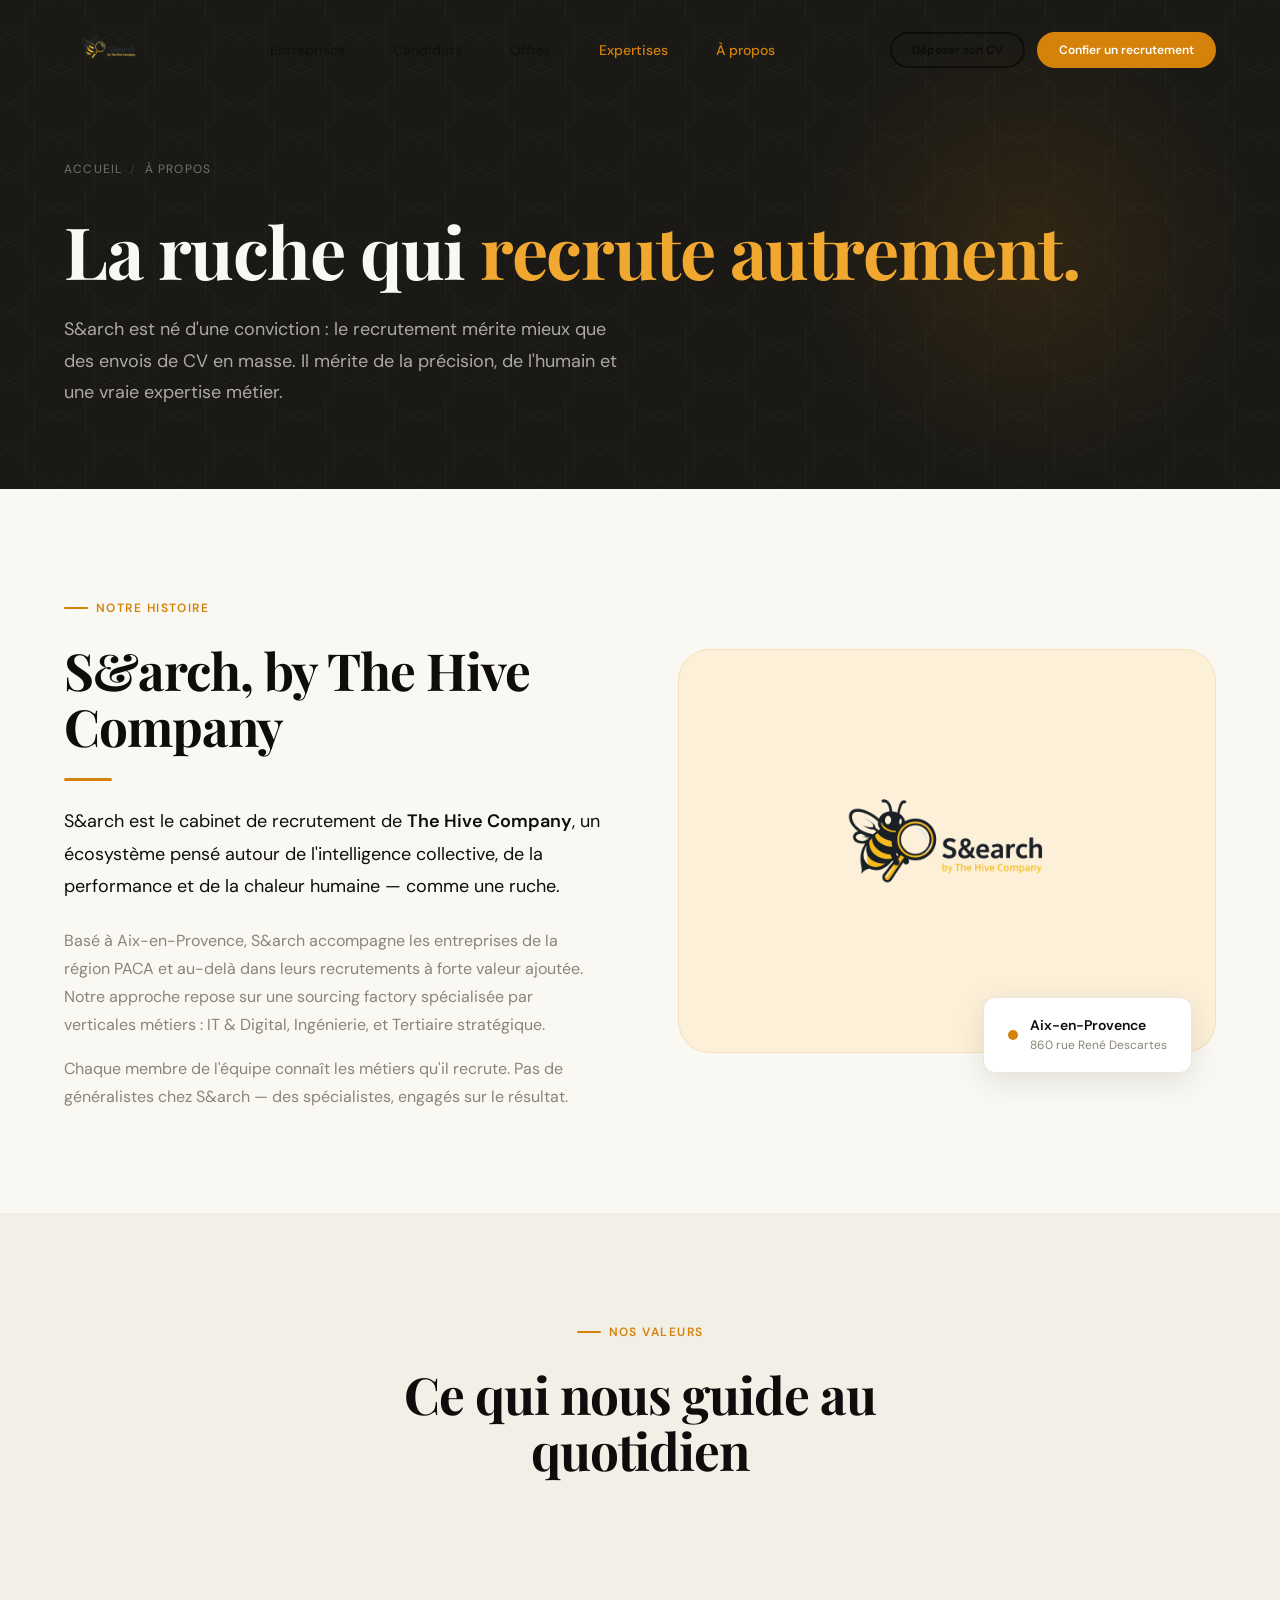
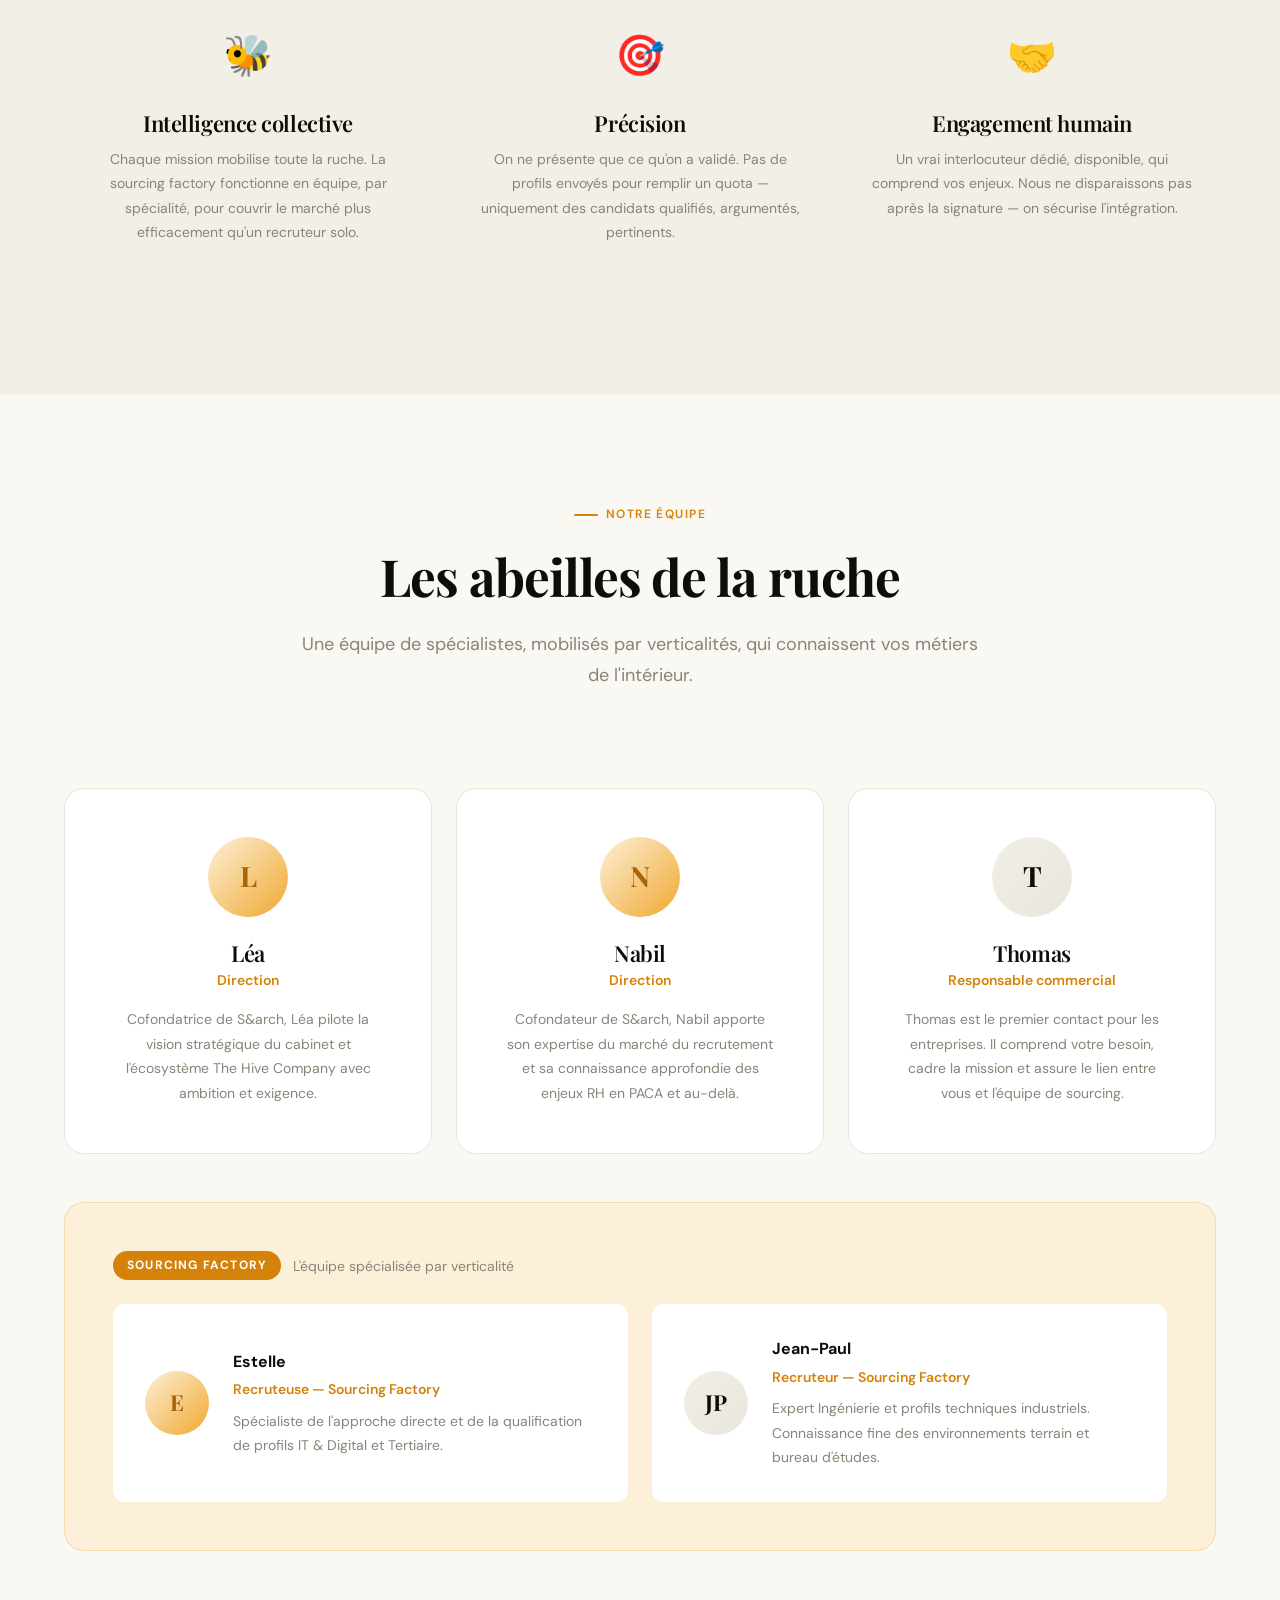
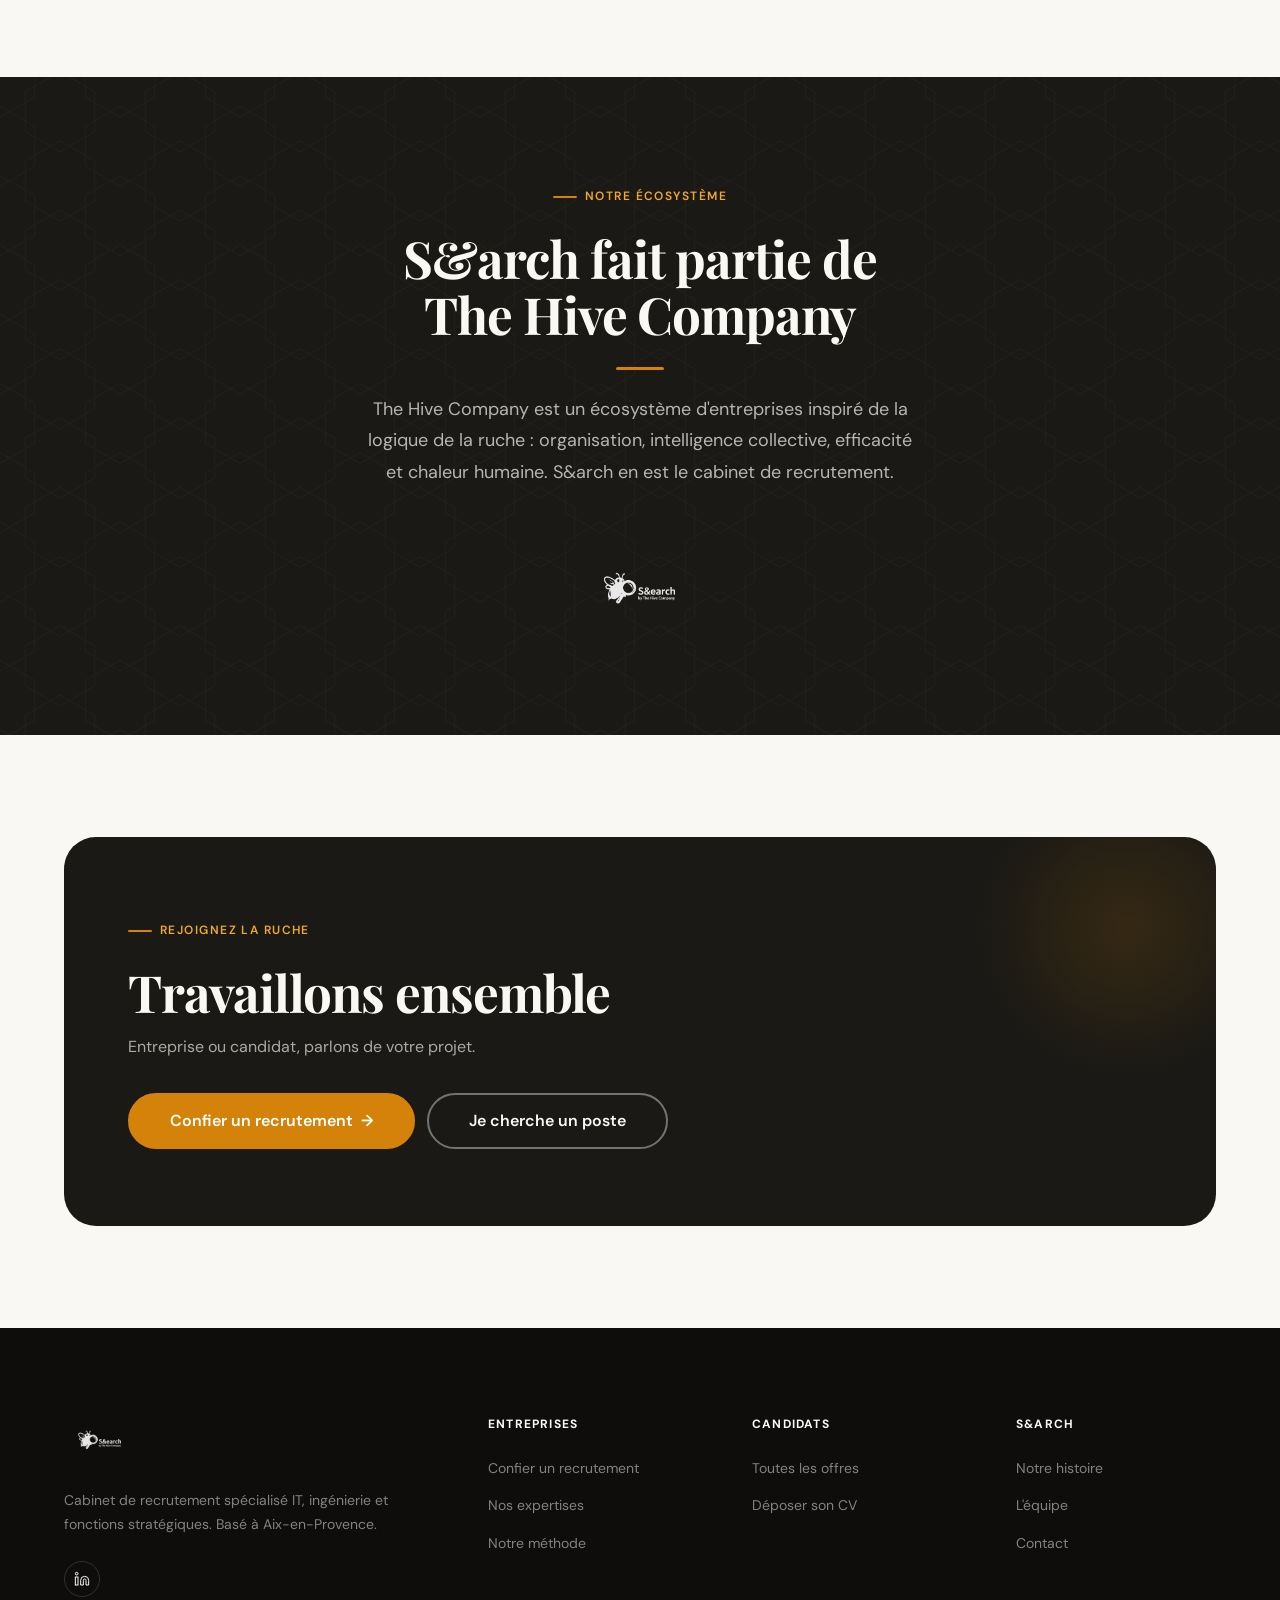
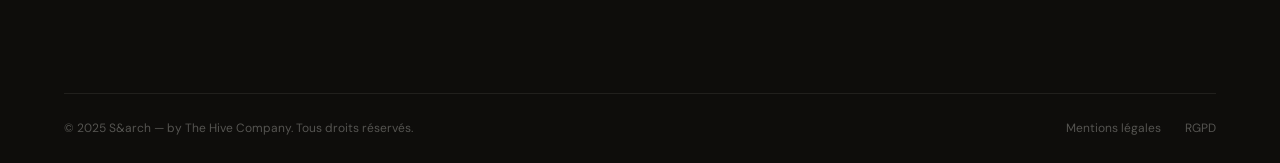
==== commit 7ea5bf2a: "site search" ====
--- a/a-propos.html
+++ b/a-propos.html
@@ -19,7 +19,7 @@
       <li><a href="entreprises.html">Entreprises</a></li>
       <li><a href="candidats.html">Candidats</a></li>
       <li><a href="offres.html">Offres</a></li>
-      <li><a href="expertises.html">Expertises</a></li>
+      <li><a href="a-propos.html">Expertises</a></li>
       <li><a href="a-propos.html" class="active">À propos</a></li>
     </ul>
     <div class="nav__ctas">
@@ -34,7 +34,7 @@
   <a href="entreprises.html">Entreprises</a>
   <a href="candidats.html">Candidats</a>
   <a href="offres.html">Offres</a>
-  <a href="expertises.html">Expertises</a>
+  <a href="a-propos.html">Expertises</a>
   <a href="a-propos.html">À propos</a>
   <a href="contact.html">Contact</a>
   <a href="contact.html" class="btn btn--primary">Confier un recrutement</a>
@@ -225,11 +225,11 @@
   <div class="container">
     <div class="footer__top">
       <div class="footer__brand">
-        <a href="index.html" class="footer__logo-img"><img src="assets/images/logo-sarch-transparent.png" alt="S&arch"></a>
+        <a href="index.html" class="footer__logo-img"><img src="assets/images/logo-sarch-transparent.png" alt="S&arch" style="height:48px;width:auto;filter:brightness(0) invert(1);opacity:0.9;"></a>
         <p style="margin-top:var(--space-4);">Cabinet de recrutement spécialisé IT, ingénierie et fonctions stratégiques. Basé à Aix-en-Provence.</p>
         <div class="socials"><a href="#" class="social-link" aria-label="LinkedIn"><svg viewBox="0 0 24 24" fill="none" stroke="currentColor" stroke-width="1.5"><path d="M16 8a6 6 0 016 6v7h-4v-7a2 2 0 00-2-2 2 2 0 00-2 2v7h-4v-7a6 6 0 016-6z"/><rect x="2" y="9" width="4" height="12"/><circle cx="4" cy="4" r="2"/></svg></a></div>
       </div>
-      <div class="footer__col"><h5>Entreprises</h5><ul><li><a href="entreprises.html">Confier un recrutement</a></li><li><a href="expertises.html">Nos expertises</a></li><li><a href="a-propos.html#process">Notre méthode</a></li></ul></div>
+      <div class="footer__col"><h5>Entreprises</h5><ul><li><a href="entreprises.html">Confier un recrutement</a></li><li><a href="a-propos.html">Nos expertises</a></li><li><a href="a-propos.html#process">Notre méthode</a></li></ul></div>
       <div class="footer__col"><h5>Candidats</h5><ul><li><a href="offres.html">Toutes les offres</a></li><li><a href="candidats.html">Déposer son CV</a></li></ul></div>
       <div class="footer__col"><h5>S&arch</h5><ul><li><a href="a-propos.html">Notre histoire</a></li><li><a href="a-propos.html#equipe">L'équipe</a></li><li><a href="contact.html">Contact</a></li></ul></div>
     </div>
--- a/css/components.css
+++ b/css/components.css
@@ -713,14 +713,22 @@
   align-items: center;
 }
 .nav__logo-img img {
-  height: 44px;
+  height: 60px;
   width: auto;
   display: block;
+  transition: filter var(--duration);
+}
+/* Sur fond sombre (hero) le logo est naturel, sur fond clair on garde aussi */
+.nav.scrolled .nav__logo-img img {
+  filter: none;
 }
 
 /* Footer logo image */
+.footer__logo-img {
+  display: inline-block;
+}
 .footer__logo-img img {
-  height: 40px;
+  height: 52px;
   width: auto;
   display: block;
   filter: brightness(0) invert(1);
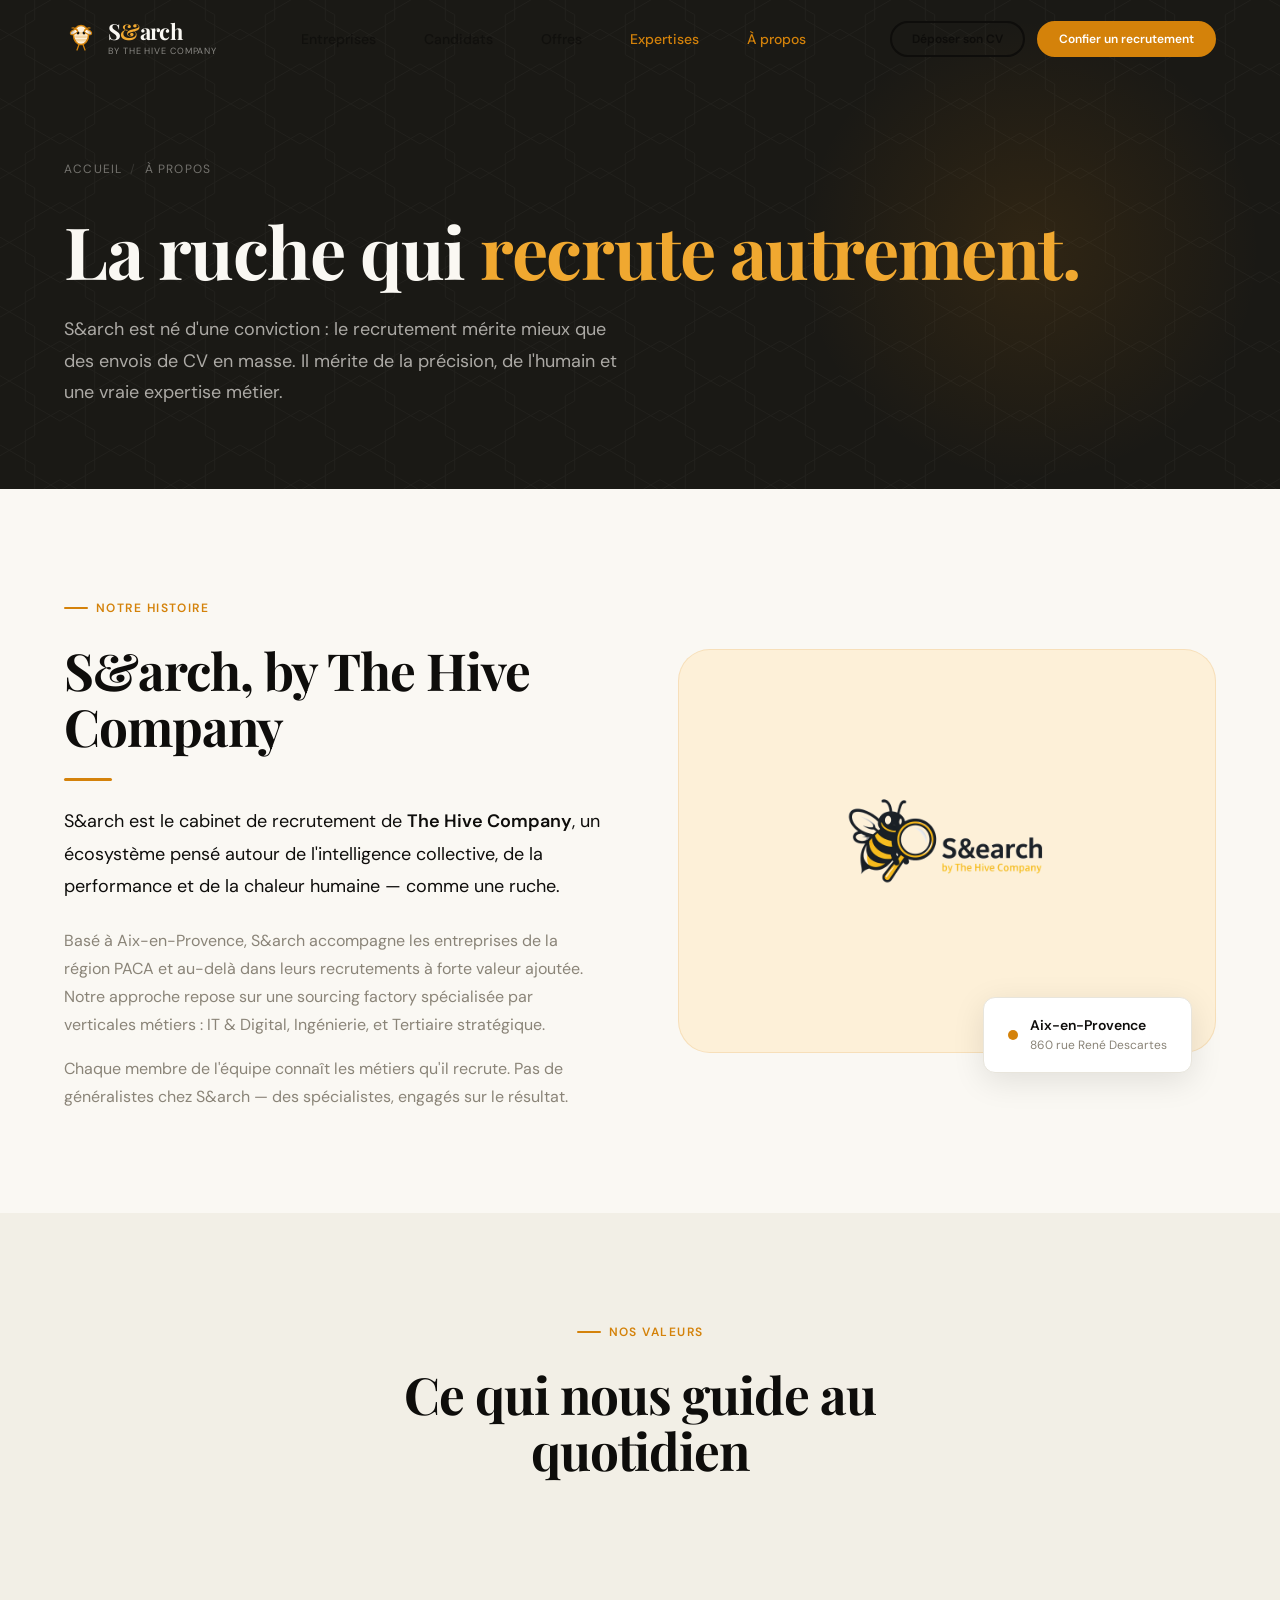
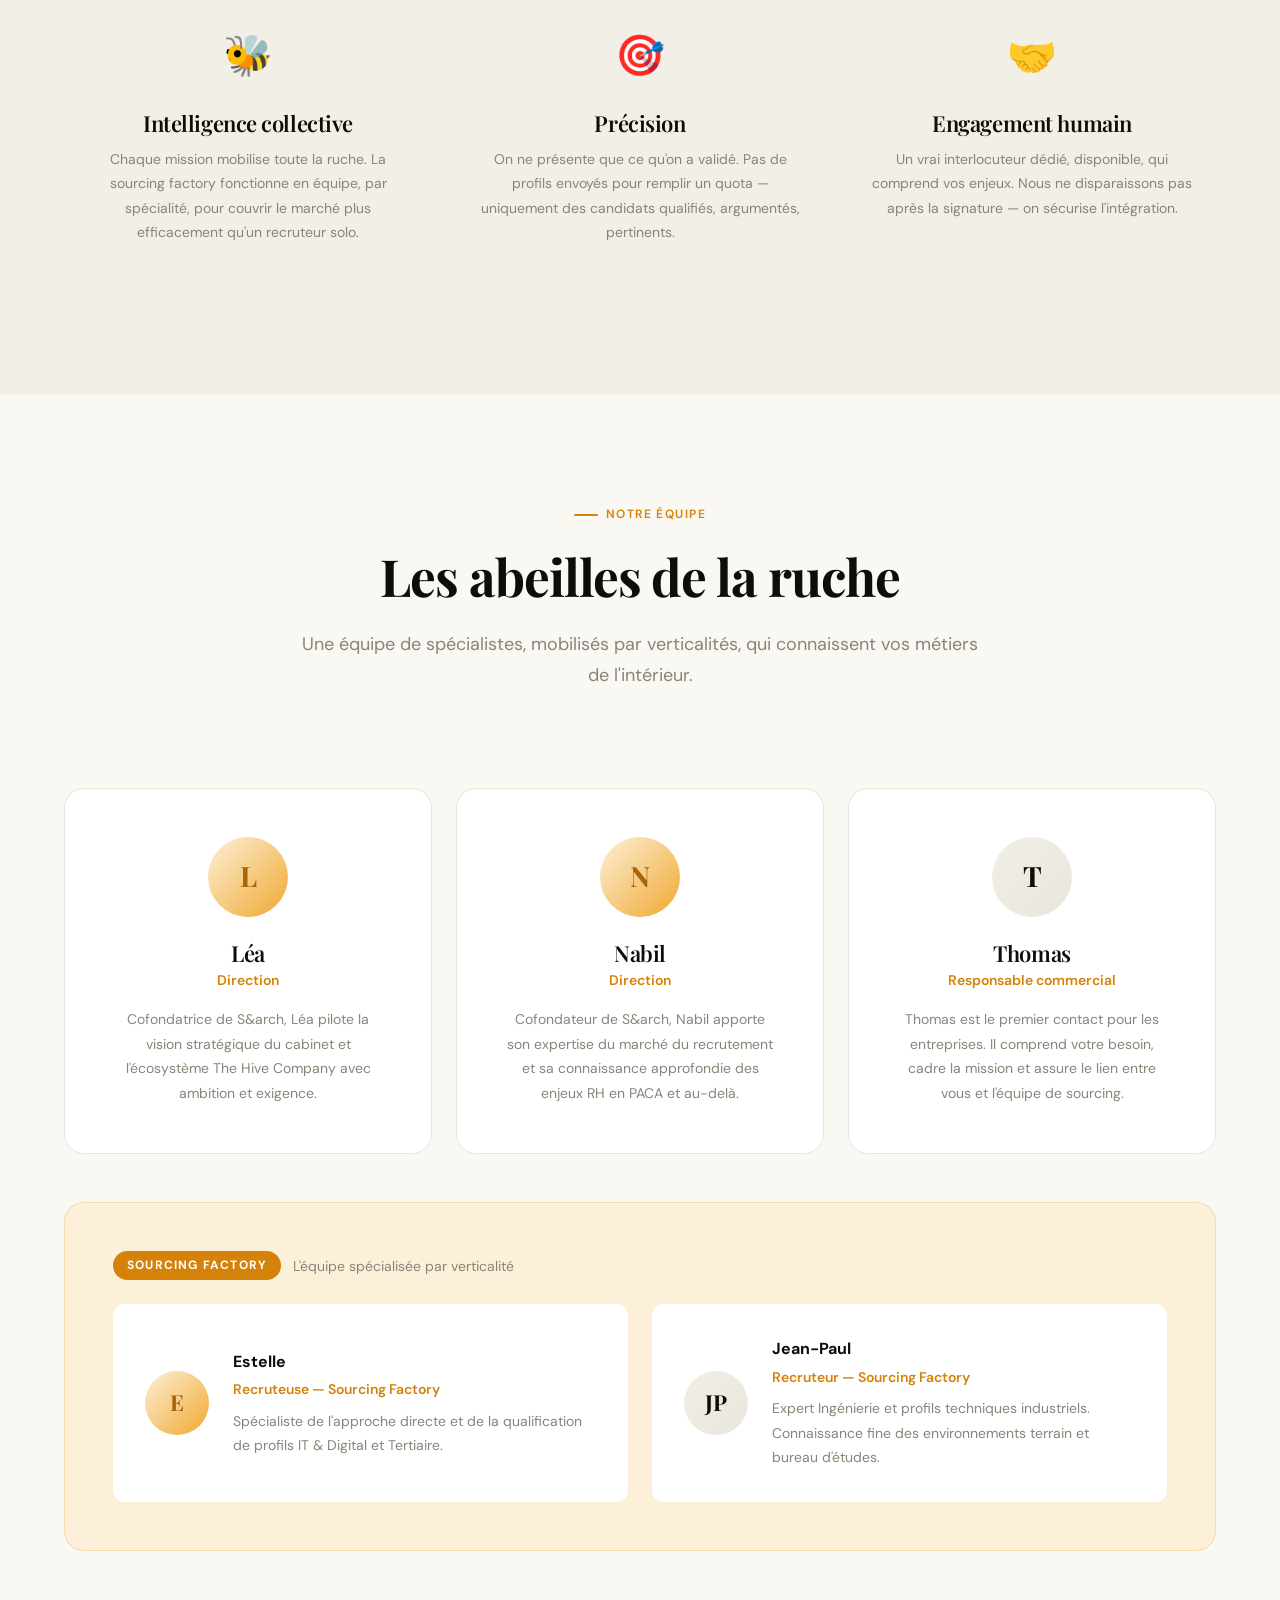
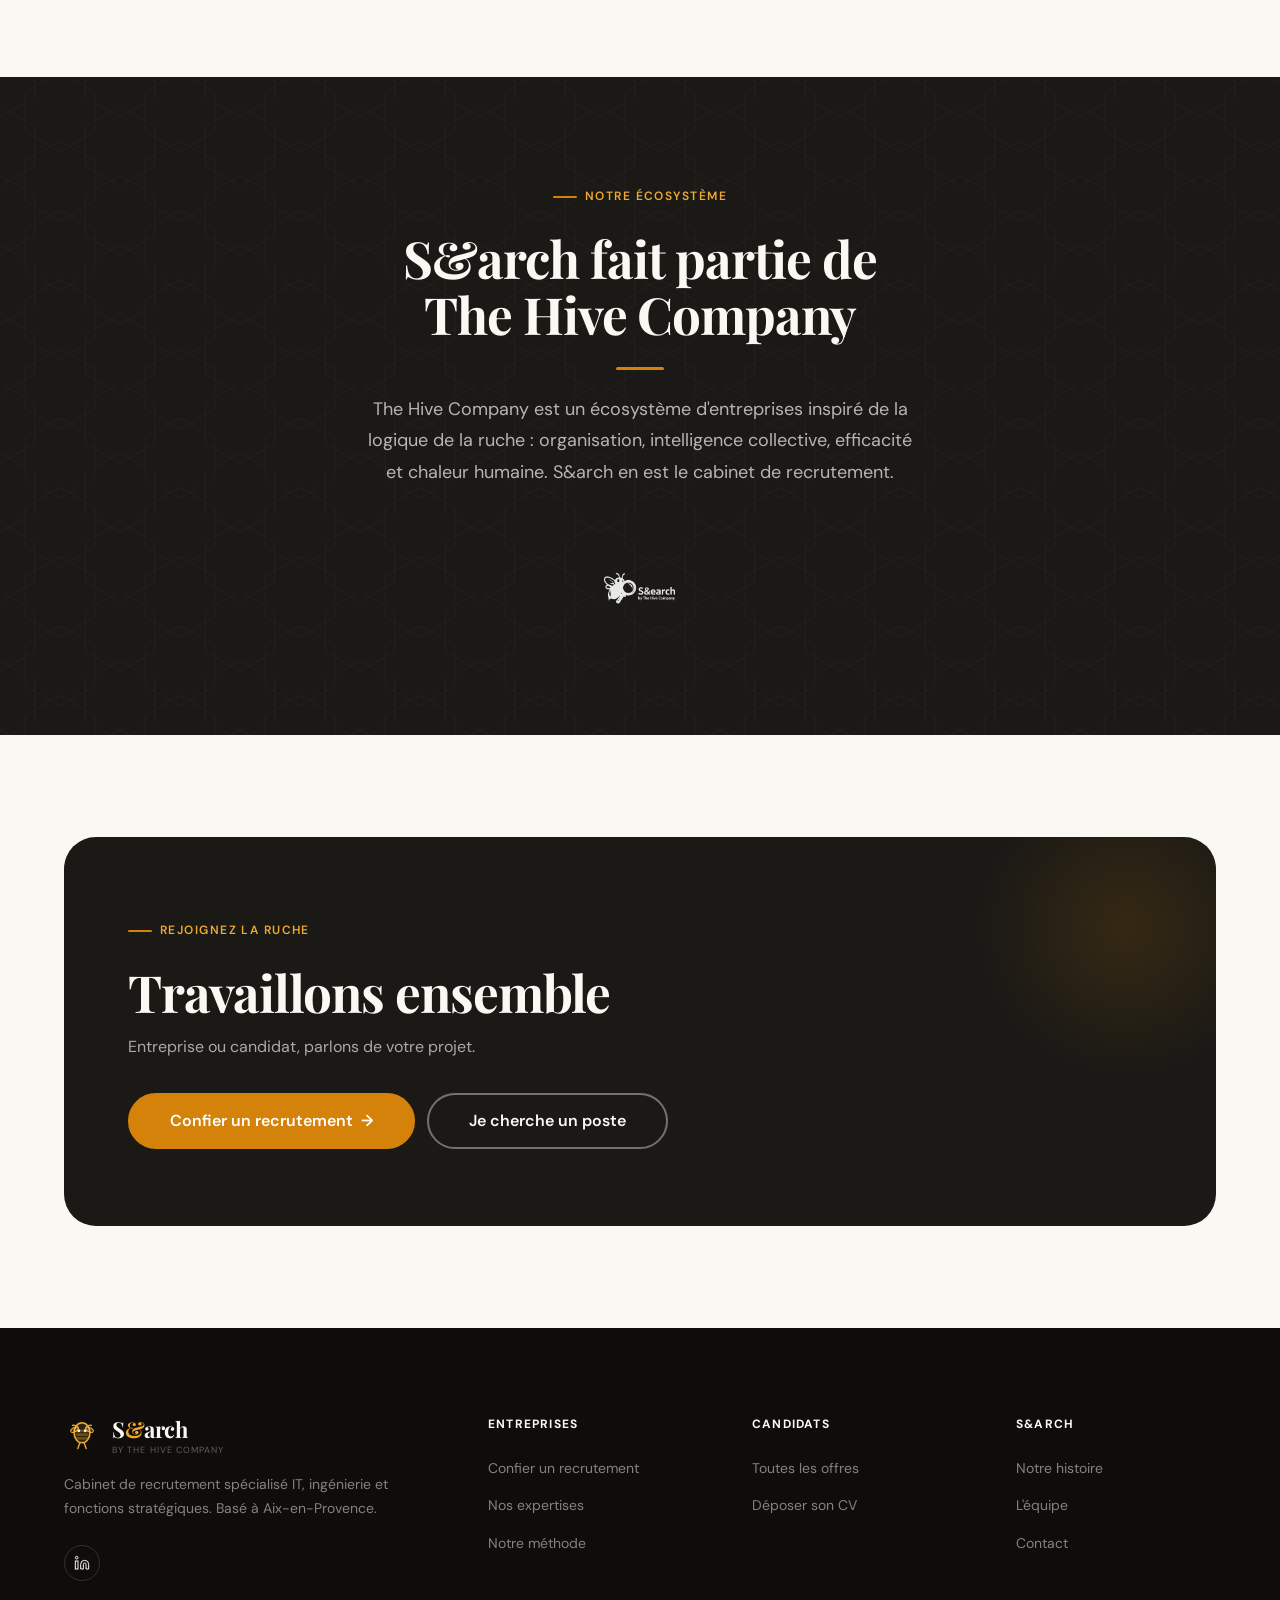
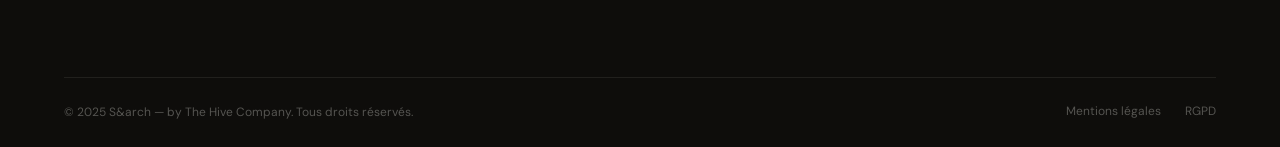
==== commit ca537372: "site search" ====
--- a/a-propos.html
+++ b/a-propos.html
@@ -12,8 +12,26 @@
 
 <nav class="nav">
   <div class="nav__inner">
-    <a href="index.html" class="nav__logo-img">
-      <img src="assets/images/logo-sarch-transparent.png" alt="S&arch by The Hive Company" height="44">
+            <a href="index.html" class="nav__logo-link">
+      <div class="nav__logo-bee">
+        <svg width="34" height="34" viewBox="0 0 34 34" fill="none" xmlns="http://www.w3.org/2000/svg">
+          <ellipse cx="17" cy="13" rx="7.5" ry="9.5" fill="#FDF0D8" stroke="#D4820A" stroke-width="1.5"/>
+          <rect x="11" y="10" width="12" height="2.5" rx="1.25" fill="#D4820A" opacity="0.25"/>
+          <rect x="11" y="13.5" width="12" height="2.5" rx="1.25" fill="#D4820A" opacity="0.25"/>
+          <rect x="11" y="17" width="12" height="2.5" rx="1.25" fill="#D4820A" opacity="0.25"/>
+          <circle cx="14" cy="11" r="1.4" fill="#0E0D0B"/>
+          <circle cx="20" cy="11" r="1.4" fill="#0E0D0B"/>
+          <ellipse cx="10" cy="10" rx="4" ry="2" fill="rgba(255,255,255,0.75)" stroke="#D4820A" stroke-width="1" transform="rotate(-30 10 10)"/>
+          <ellipse cx="24" cy="10" rx="4" ry="2" fill="rgba(255,255,255,0.75)" stroke="#D4820A" stroke-width="1" transform="rotate(30 24 10)"/>
+          <path d="M13 8.5 Q11 5 8 6" stroke="#D4820A" stroke-width="1.2" stroke-linecap="round" fill="none"/>
+          <path d="M21 8.5 Q23 5 26 6" stroke="#D4820A" stroke-width="1.2" stroke-linecap="round" fill="none"/>
+          <path d="M15 22.5 L13 28 M19 22.5 L21 28" stroke="#D4820A" stroke-width="1.3" stroke-linecap="round"/>
+        </svg>
+      </div>
+      <div class="nav__logo-type">
+        <div class="nav__logo-name"><span class="nav__logo-s">S</span><span class="nav__logo-amp">&amp;</span><span class="nav__logo-arch">arch</span></div>
+        <div class="nav__logo-sub">by The Hive Company</div>
+      </div>
     </a>
     <ul class="nav__links">
       <li><a href="entreprises.html">Entreprises</a></li>
@@ -225,7 +243,25 @@
   <div class="container">
     <div class="footer__top">
       <div class="footer__brand">
-        <a href="index.html" class="footer__logo-img"><img src="assets/images/logo-sarch-transparent.png" alt="S&arch" style="height:48px;width:auto;filter:brightness(0) invert(1);opacity:0.9;"></a>
+                        <a href="index.html" class="footer-logo-wrap">
+          <svg width="36" height="36" viewBox="0 0 34 34" fill="none" xmlns="http://www.w3.org/2000/svg">
+            <ellipse cx="17" cy="13" rx="7.5" ry="9.5" fill="rgba(240,168,48,0.15)" stroke="#F0A830" stroke-width="1.5"/>
+            <rect x="11" y="10" width="12" height="2.5" rx="1.25" fill="#F0A830" opacity="0.3"/>
+            <rect x="11" y="13.5" width="12" height="2.5" rx="1.25" fill="#F0A830" opacity="0.3"/>
+            <rect x="11" y="17" width="12" height="2.5" rx="1.25" fill="#F0A830" opacity="0.3"/>
+            <circle cx="14" cy="11" r="1.4" fill="#FAF8F3"/>
+            <circle cx="20" cy="11" r="1.4" fill="#FAF8F3"/>
+            <ellipse cx="10" cy="10" rx="4" ry="2" fill="rgba(255,255,255,0.15)" stroke="#F0A830" stroke-width="1" transform="rotate(-30 10 10)"/>
+            <ellipse cx="24" cy="10" rx="4" ry="2" fill="rgba(255,255,255,0.15)" stroke="#F0A830" stroke-width="1" transform="rotate(30 24 10)"/>
+            <path d="M13 8.5 Q11 5 8 6" stroke="#F0A830" stroke-width="1.2" stroke-linecap="round" fill="none"/>
+            <path d="M21 8.5 Q23 5 26 6" stroke="#F0A830" stroke-width="1.2" stroke-linecap="round" fill="none"/>
+            <path d="M15 22.5 L13 28 M19 22.5 L21 28" stroke="#F0A830" stroke-width="1.3" stroke-linecap="round"/>
+          </svg>
+          <div>
+            <div class="footer-logo-name">S<span>&amp;</span>arch</div>
+            <div class="footer-logo-sub">by The Hive Company</div>
+          </div>
+        </a>
         <p style="margin-top:var(--space-4);">Cabinet de recrutement spécialisé IT, ingénierie et fonctions stratégiques. Basé à Aix-en-Provence.</p>
         <div class="socials"><a href="#" class="social-link" aria-label="LinkedIn"><svg viewBox="0 0 24 24" fill="none" stroke="currentColor" stroke-width="1.5"><path d="M16 8a6 6 0 016 6v7h-4v-7a2 2 0 00-2-2 2 2 0 00-2 2v7h-4v-7a6 6 0 016-6z"/><rect x="2" y="9" width="4" height="12"/><circle cx="4" cy="4" r="2"/></svg></a></div>
       </div>
--- a/css/components.css
+++ b/css/components.css
@@ -734,3 +734,69 @@
   filter: brightness(0) invert(1);
   opacity: 0.9;
 }
+
+/* ─── Logo nav typographique ─────────────── */
+.nav__logo-link {
+  display: flex;
+  align-items: center;
+  gap: 10px;
+  text-decoration: none;
+}
+.nav__logo-bee { display: flex; align-items: center; flex-shrink: 0; }
+.nav__logo-type { display: flex; flex-direction: column; }
+.nav__logo-name {
+  font-family: 'Playfair Display', Georgia, serif;
+  font-size: 22px;
+  font-weight: 700;
+  letter-spacing: -0.03em;
+  line-height: 1;
+  color: var(--black);
+}
+.nav__logo-s   { color: var(--black); }
+.nav__logo-amp { color: var(--honey); }
+.nav__logo-arch { color: var(--black); }
+.nav__logo-sub {
+  font-family: 'DM Sans', sans-serif;
+  font-size: 9px;
+  font-weight: 400;
+  text-transform: uppercase;
+  letter-spacing: 0.1em;
+  color: var(--gray-warm);
+  margin-top: 2px;
+}
+/* Sur fond sombre (hero avant scroll) : texte en blanc */
+.nav:not(.scrolled) .nav__logo-name { color: var(--cream); }
+.nav:not(.scrolled) .nav__logo-s    { color: var(--cream); }
+.nav:not(.scrolled) .nav__logo-arch { color: var(--cream); }
+.nav:not(.scrolled) .nav__logo-amp  { color: var(--honey-light); }
+.nav:not(.scrolled) .nav__logo-sub  { color: rgba(250,248,243,0.5); }
+/* Après scroll : texte sombre */
+.nav.scrolled .nav__logo-name { color: var(--black); }
+.nav.scrolled .nav__logo-s    { color: var(--black); }
+.nav.scrolled .nav__logo-arch { color: var(--black); }
+.nav.scrolled .nav__logo-amp  { color: var(--honey); }
+.nav.scrolled .nav__logo-sub  { color: var(--gray-warm); }
+
+/* ─── Logo footer ────────────────────────── */
+.footer-logo-wrap {
+  display: flex;
+  align-items: center;
+  gap: 12px;
+  text-decoration: none;
+}
+.footer-logo-name {
+  font-family: 'Playfair Display', Georgia, serif;
+  font-size: 22px;
+  font-weight: 700;
+  letter-spacing: -0.02em;
+  color: var(--cream);
+  line-height: 1;
+}
+.footer-logo-name span { color: var(--honey-light); }
+.footer-logo-sub {
+  font-size: 9px;
+  text-transform: uppercase;
+  letter-spacing: 0.12em;
+  color: rgba(250,248,243,0.35);
+  margin-top: 3px;
+}
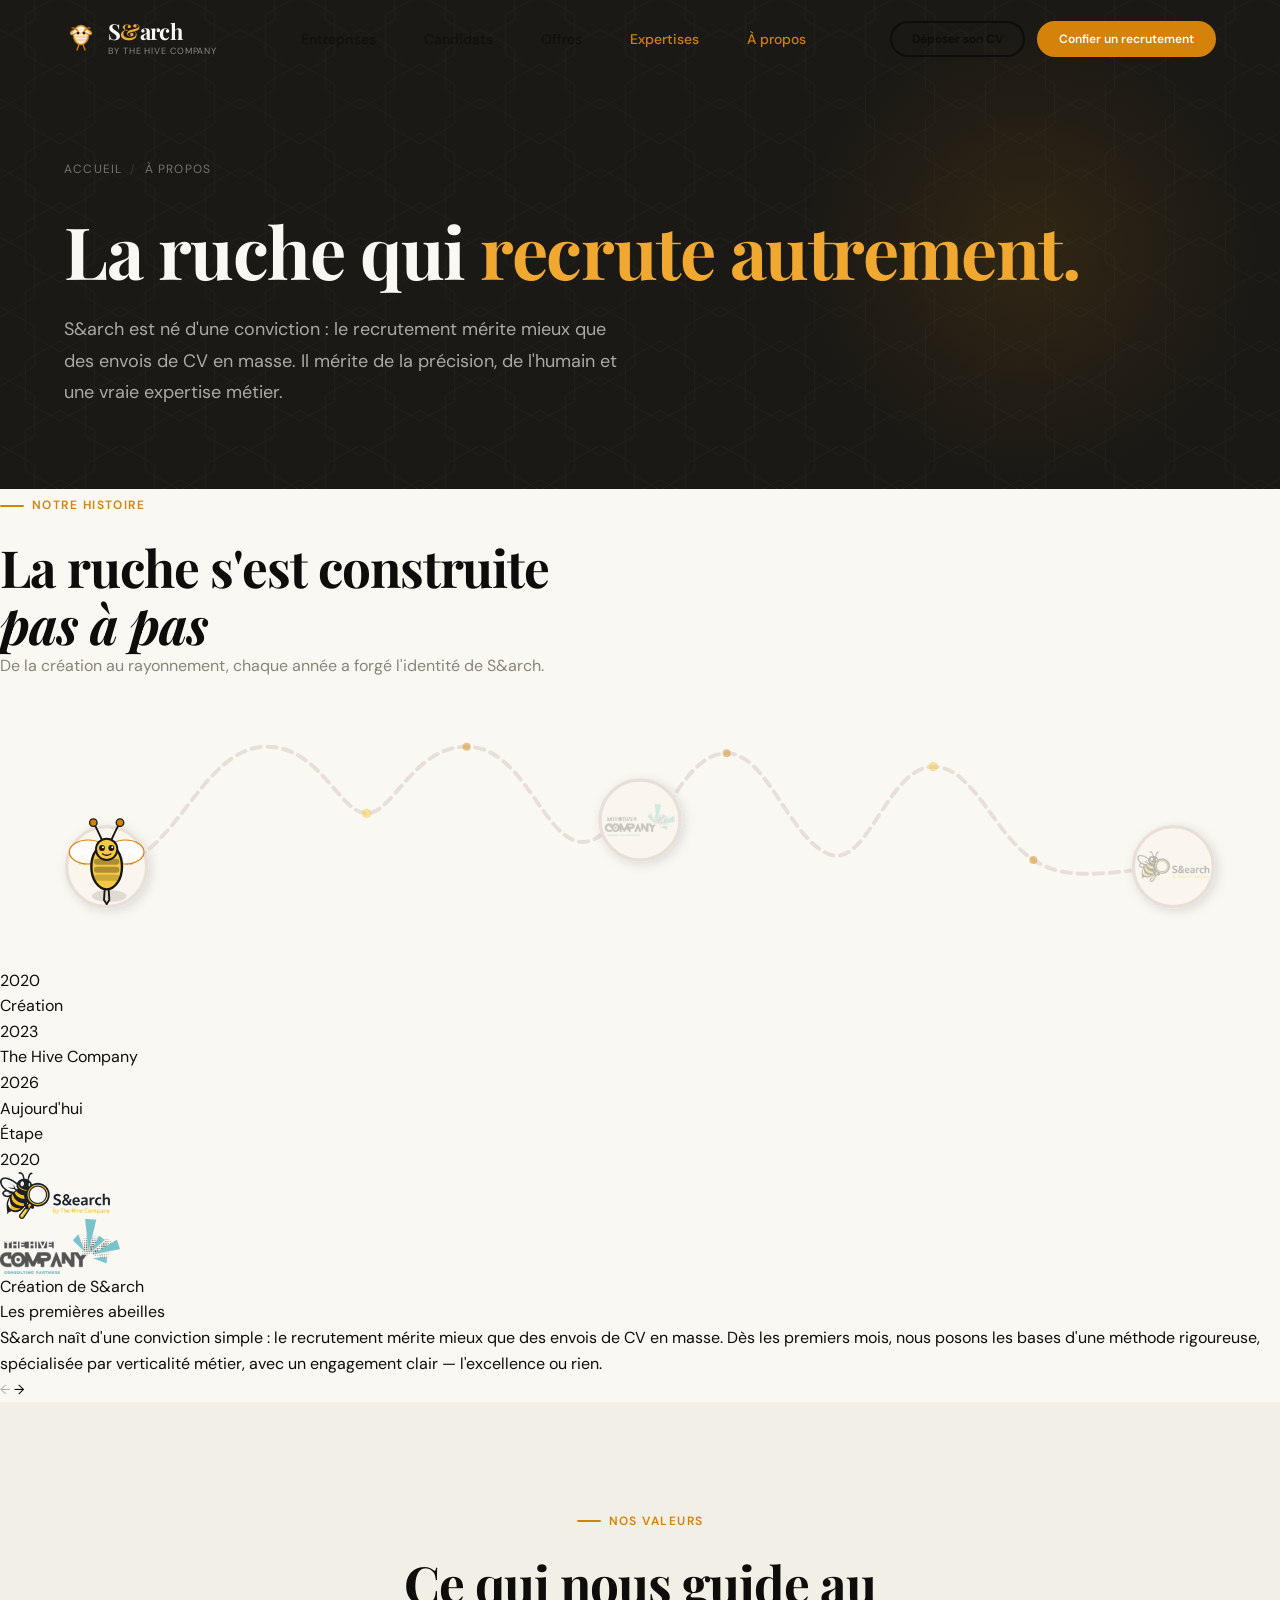
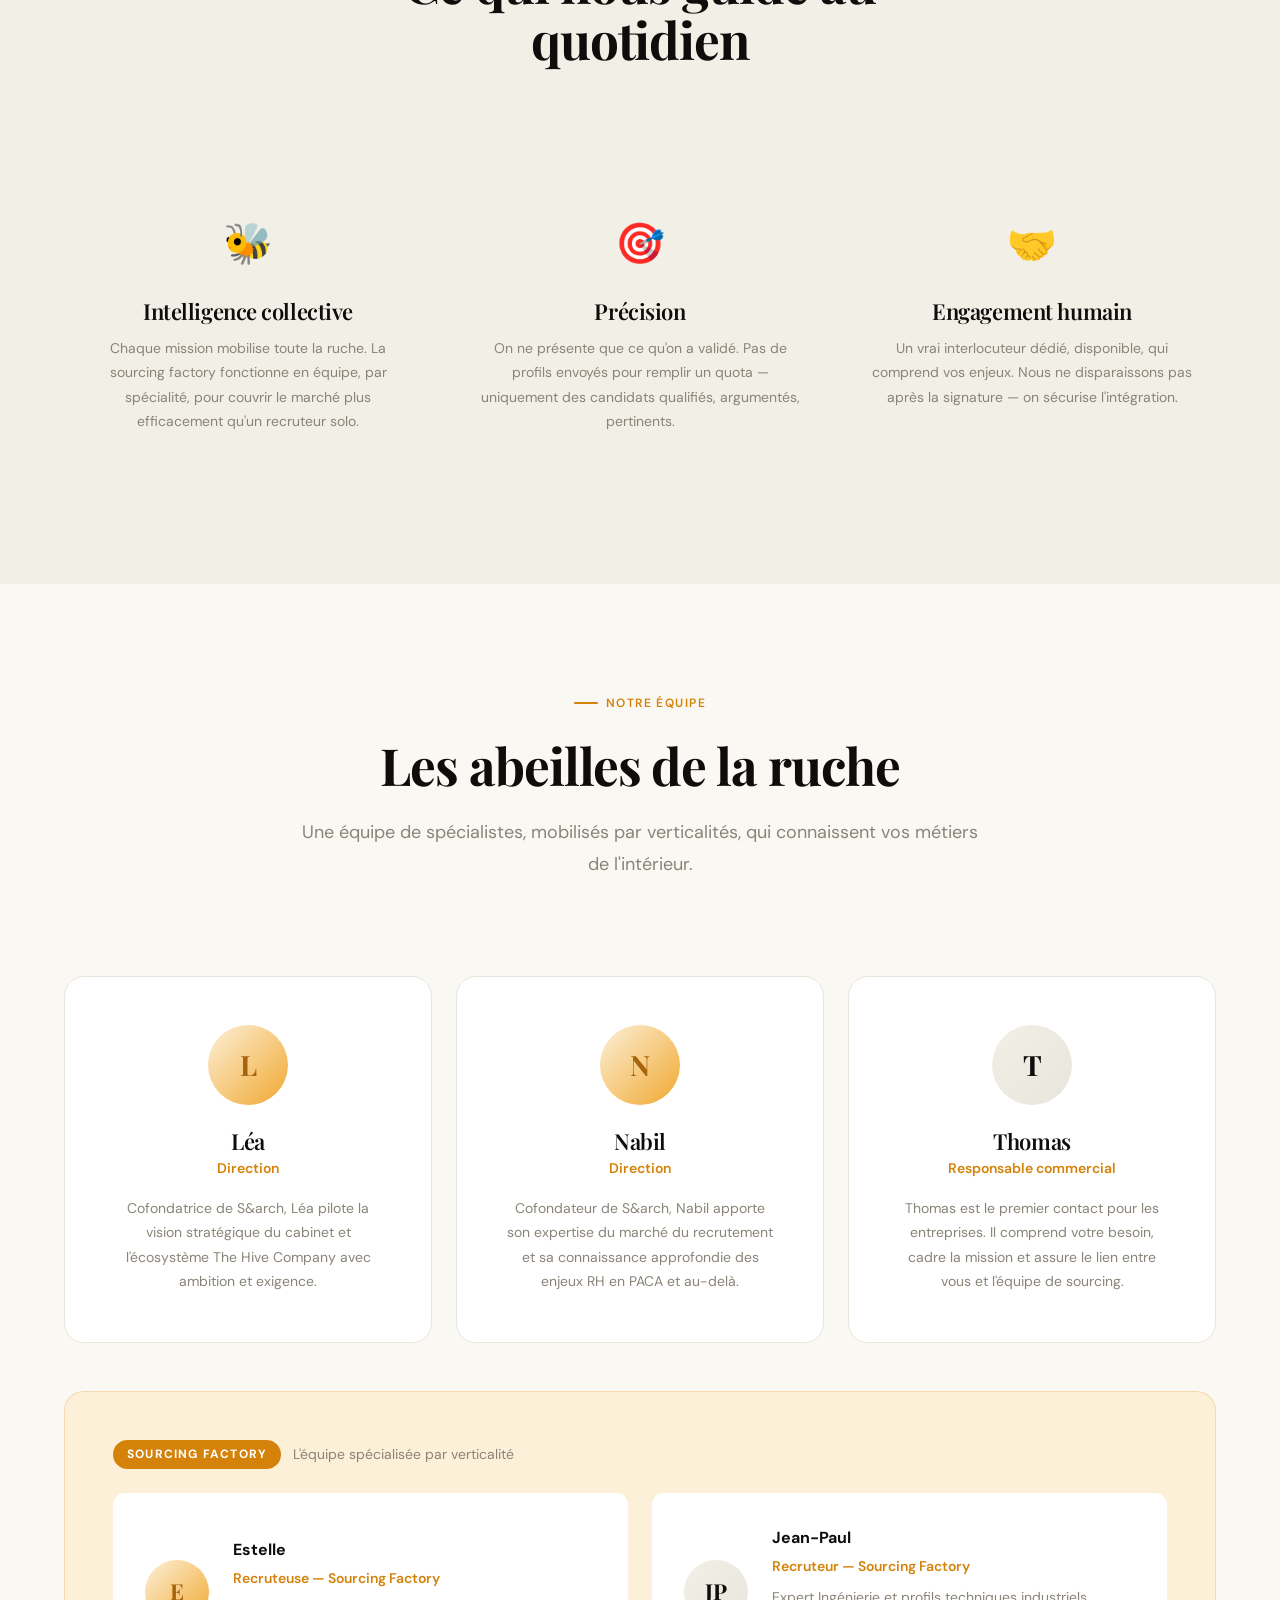
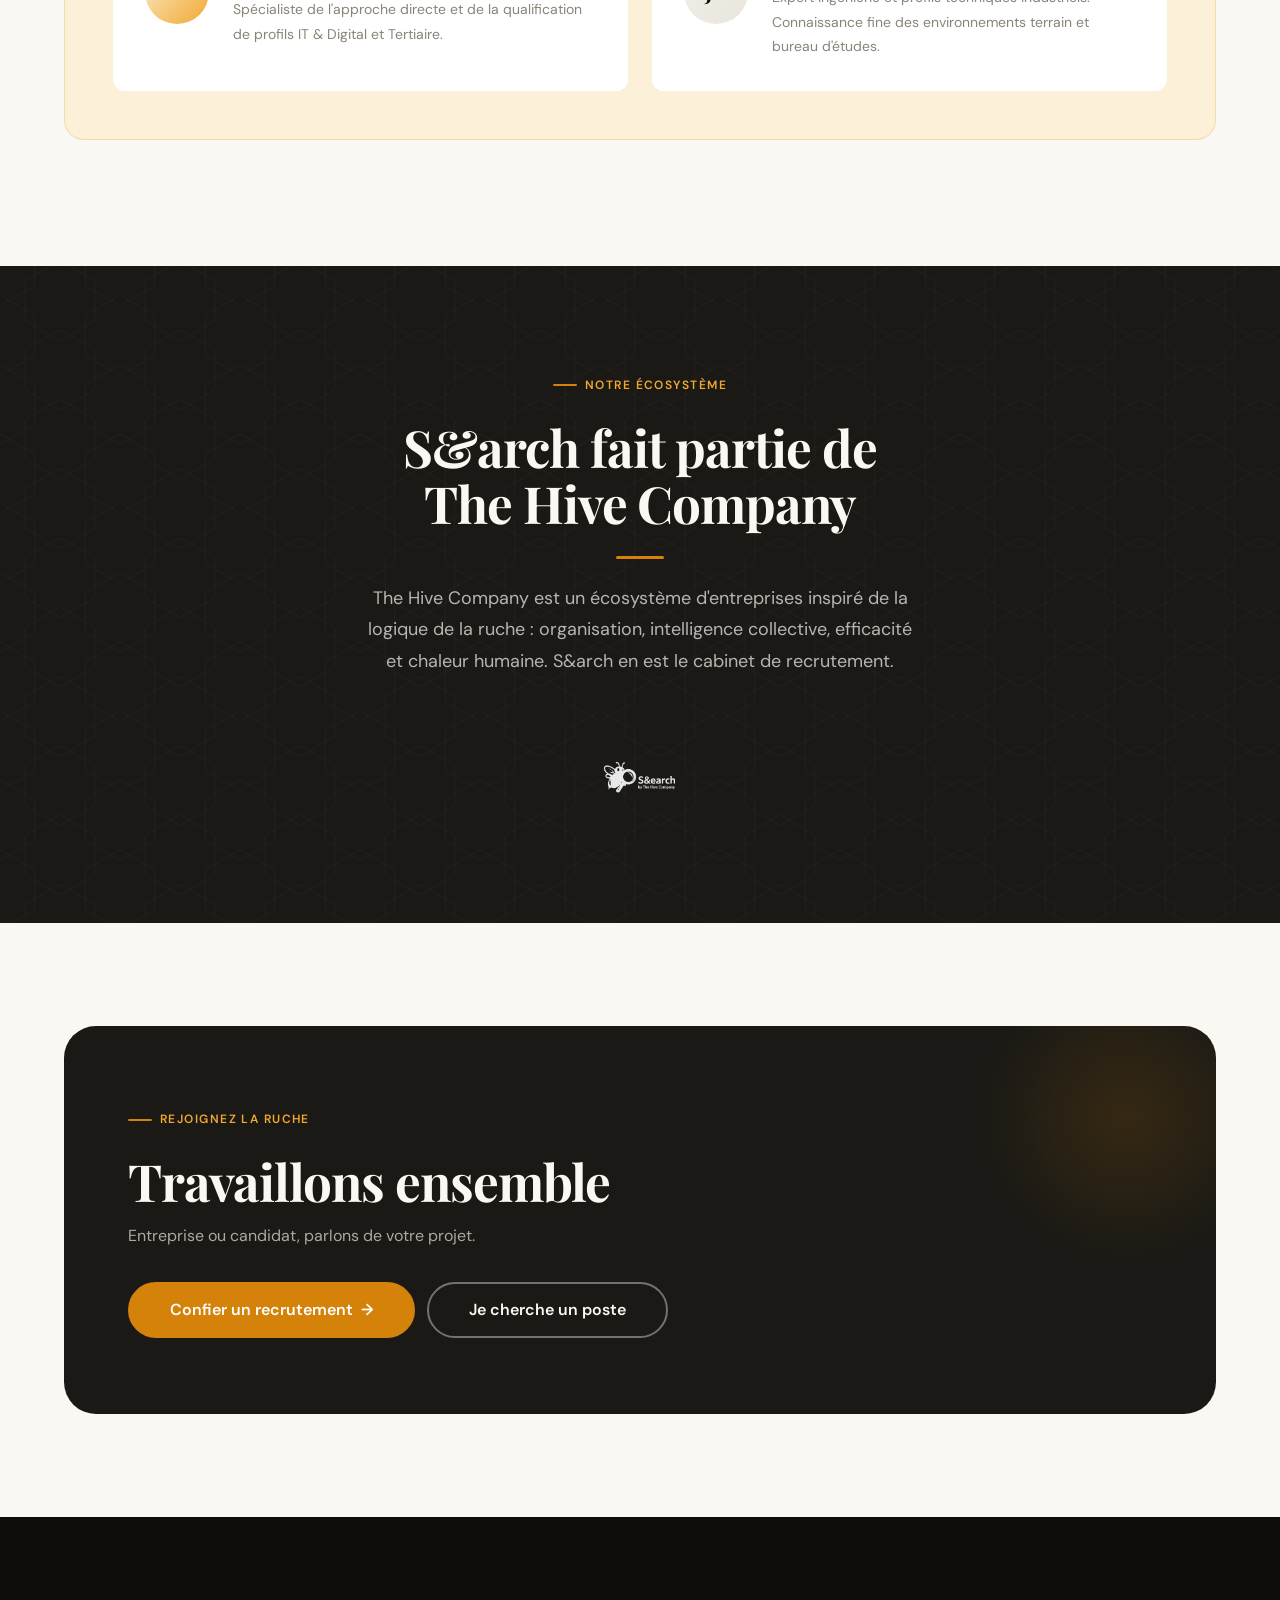
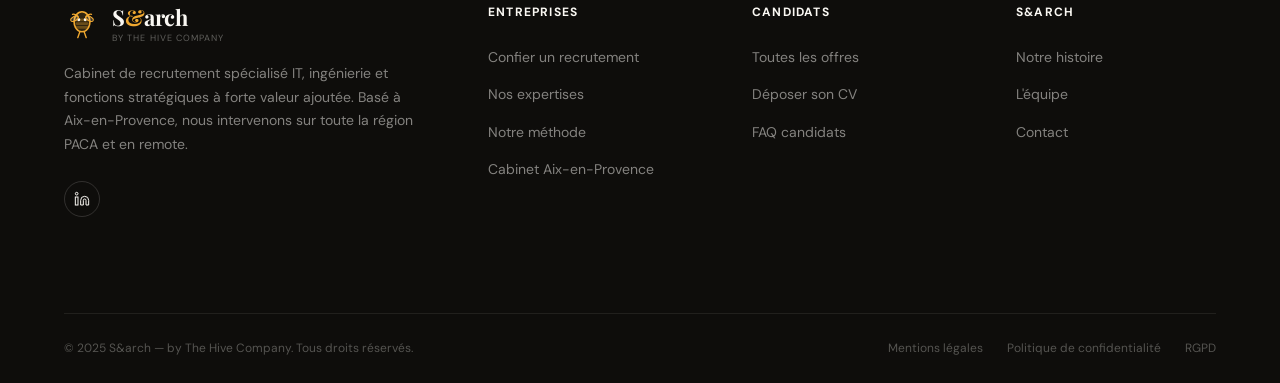
==== commit f99951f7: "site" ====
--- a/a-propos.html
+++ b/a-propos.html
@@ -37,14 +37,16 @@
       <li><a href="entreprises.html">Entreprises</a></li>
       <li><a href="candidats.html">Candidats</a></li>
       <li><a href="offres.html">Offres</a></li>
-      <li><a href="a-propos.html">Expertises</a></li>
+      <li><a href="a-propos.html" class="active">Expertises</a></li>
       <li><a href="a-propos.html" class="active">À propos</a></li>
     </ul>
     <div class="nav__ctas">
       <a href="candidats.html" class="btn btn--ghost btn--sm hide-mobile">Déposer son CV</a>
       <a href="contact.html" class="btn btn--primary btn--sm">Confier un recrutement</a>
     </div>
-    <button class="nav__burger"><span></span><span></span><span></span></button>
+    <button class="nav__burger" aria-label="Menu">
+      <span></span><span></span><span></span>
+    </button>
   </div>
 </nav>
 <div class="nav__mobile">
@@ -68,44 +70,166 @@
   </div>
 </section>
 
-<!-- HISTOIRE -->
-<section class="section">
-  <div class="container">
-    <div class="grid-2" style="align-items:center;gap:clamp(40px,6vw,100px);">
-      <div class="reveal">
-        <div class="eyebrow">Notre histoire</div>
-        <h2>S&arch, by The Hive Company</h2>
-        <div class="divider"></div>
-        <p style="font-size:var(--text-lg);color:var(--black);line-height:1.8;margin-bottom:var(--space-5);">
-          S&arch est le cabinet de recrutement de <strong>The Hive Company</strong>, un écosystème pensé autour de l'intelligence collective, de la performance et de la chaleur humaine — comme une ruche.
-        </p>
-        <p>
-          Basé à Aix-en-Provence, S&arch accompagne les entreprises de la région PACA et au-delà dans leurs recrutements à forte valeur ajoutée. Notre approche repose sur une sourcing factory spécialisée par verticales métiers : IT & Digital, Ingénierie, et Tertiaire stratégique.
-        </p>
-        <p style="margin-top:var(--space-4);">
-          Chaque membre de l'équipe connaît les métiers qu'il recrute. Pas de généralistes chez S&arch — des spécialistes, engagés sur le résultat.
-        </p>
-      </div>
-      <div class="reveal reveal-delay-1" style="position:relative;">
-        <!-- Logo S&arch centré dans un cadre premium -->
-        <div style="aspect-ratio:4/3;border-radius:var(--radius-xl);background:var(--honey-pale);border:1px solid rgba(212,130,10,0.15);display:flex;align-items:center;justify-content:center;padding:var(--space-8);">
-          <img src="assets/images/logo-sarch-transparent.png" alt="S&arch by The Hive Company" style="max-width:80%;height:auto;">
+<!-- TIMELINE NOTRE HISTOIRE -->
+<section class="tl">
+
+  <div class="eyebrow">Notre histoire</div>
+  <h2 class="ttl">La ruche s'est construite<br><em>pas à pas</em></h2>
+  <p class="tsub">De la création au rayonnement, chaque année a forgé l'identité de S&arch.</p>
+
+  <!-- SVG vol abeille -->
+  <div class="svgwrap">
+    <svg id="svg" viewBox="0 0 960 210" xmlns="http://www.w3.org/2000/svg">
+      <defs>
+        <linearGradient id="lineGrad" x1="0%" y1="0%" x2="100%" y2="0%">
+          <stop offset="0%" stop-color="#F5C842"/>
+          <stop offset="100%" stop-color="#D4820A"/>
+        </linearGradient>
+        <radialGradient id="activeGrad" cx="50%" cy="50%" r="50%">
+          <stop offset="0%" stop-color="#D4820A" stop-opacity=".2"/>
+          <stop offset="100%" stop-color="#D4820A" stop-opacity="0"/>
+        </radialGradient>
+        <clipPath id="pClip">
+          <rect id="clipR" x="0" y="0" width="0" height="210"/>
+        </clipPath>
+        <filter id="softShadow" x="-30%" y="-30%" width="160%" height="160%">
+          <feDropShadow dx="2" dy="2" stdDeviation="4" flood-color="rgba(26,22,18,.12)"/>
+        </filter>
+      </defs>
+
+      <!-- Chemin ghost -->
+      <path id="pathGhost"
+        d="M 80 140 C 130 140, 150 50, 200 50 C 240 50, 255 100, 275 100
+           C 295 100, 310 50, 350 50 C 390 50, 405 110, 430 120
+           C 455 130, 465 85, 480 105 C 495 125, 510 55, 545 55
+           C 575 55, 590 115, 620 130 C 650 145, 665 65, 700 65
+           C 730 65, 745 115, 775 135 C 805 155, 850 140, 880 140"
+        fill="none" stroke="#E8E0D8" stroke-width="3"
+        stroke-dasharray="7 5" stroke-linecap="round"/>
+
+      <!-- Chemin actif -->
+      <path d="M 80 140 C 130 140, 150 50, 200 50 C 240 50, 255 100, 275 100
+               C 295 100, 310 50, 350 50 C 390 50, 405 110, 430 120
+               C 455 130, 465 85, 480 105 C 495 125, 510 55, 545 55
+               C 575 55, 590 115, 620 130 C 650 145, 665 65, 700 65
+               C 730 65, 745 115, 775 135 C 805 155, 850 140, 880 140"
+        fill="none" stroke="url(#lineGrad)" stroke-width="4"
+        stroke-linecap="round" clip-path="url(#pClip)"/>
+
+      <!-- Ornements -->
+      <circle cx="275" cy="100" r="3.5" fill="#F5C842" opacity=".5"/>
+      <circle cx="350" cy="50" r="3" fill="#D4820A" opacity=".45"/>
+      <circle cx="480" cy="105" r="3.5" fill="#F5C842" opacity=".5"/>
+      <circle cx="545" cy="55" r="3" fill="#D4820A" opacity=".45"/>
+      <circle cx="700" cy="65" r="3.5" fill="#F5C842" opacity=".5"/>
+      <circle cx="775" cy="135" r="3" fill="#D4820A" opacity=".45"/>
+
+      <!-- NODE 0 — 2020 x=80 y=140 -->
+      <g id="n0" onclick="goTo(0)" style="cursor:pointer">
+        <circle class="npulse" id="np0" cx="80" cy="140" r="40" fill="url(#activeGrad)" opacity="0"/>
+        <circle id="nr0" cx="80" cy="140" r="30" fill="#FAF6EE" stroke="#E8E0D8" stroke-width="2.5" filter="url(#softShadow)"/>
+        <text id="ni0" x="80" y="139" text-anchor="middle"
+          font-family="Playfair Display, Georgia, serif"
+          font-size="11" font-weight="700" font-style="italic"
+          fill="#D4820A" opacity=".45" letter-spacing="0.5">S&amp;arch</text>
+      </g>
+
+      <!-- NODE 1 — 2023 x=480 y=105 -->
+      <g id="n1" onclick="goTo(1)" style="cursor:pointer">
+        <circle class="npulse" id="np1" cx="480" cy="105" r="40" fill="url(#activeGrad)" opacity="0"/>
+        <circle id="nr1" cx="480" cy="105" r="30" fill="#FAF6EE" stroke="#E8E0D8" stroke-width="2.5" filter="url(#softShadow)"/>
+        <image id="ni1" href="[data-uri]"
+          x="448" y="93" width="64" height="24" opacity=".3"/>
+      </g>
+
+      <!-- NODE 2 — 2026 x=880 y=140 -->
+      <g id="n2" onclick="goTo(2)" style="cursor:pointer">
+        <circle class="npulse" id="np2" cx="880" cy="140" r="40" fill="url(#activeGrad)" opacity="0"/>
+        <circle id="nr2" cx="880" cy="140" r="30" fill="#FAF6EE" stroke="#E8E0D8" stroke-width="2.5" filter="url(#softShadow)"/>
+        <image id="ni2" href="[data-uri]"
+          x="853" y="127" width="54" height="26" opacity=".3"/>
+      </g>
+
+      <!-- Trail -->
+      <g id="trail"></g>
+
+      <!-- ABEILLE -->
+      <g id="bee" transform="translate(80,140)">
+        <ellipse cx="2" cy="22" rx="13" ry="4.5" fill="rgba(26,22,18,.12)"/>
+        <g class="wL"><ellipse cx="-14" cy="-11" rx="14" ry="9" fill="rgba(255,255,255,.82)" stroke="#D4820A" stroke-width=".9"/></g>
+        <g class="wR"><ellipse cx="14" cy="-11" rx="14" ry="9" fill="rgba(255,255,255,.82)" stroke="#D4820A" stroke-width=".9"/></g>
+        <ellipse cx="0" cy="0" rx="11.5" ry="17" fill="#F5C842" stroke="#1A1612" stroke-width="1.8"/>
+        <rect x="-9.5" y="-6" width="19" height="4.5" rx="2.2" fill="#1A1612" opacity=".32"/>
+        <rect x="-9.5" y="0" width="19" height="4.5" rx="2.2" fill="#1A1612" opacity=".32"/>
+        <rect x="-9.5" y="6" width="19" height="4.5" rx="2.2" fill="#1A1612" opacity=".18"/>
+        <circle cx="0" cy="-13" r="8" fill="#F5C842" stroke="#1A1612" stroke-width="1.5"/>
+        <circle cx="-3.5" cy="-14" r="2.2" fill="#1A1612"/>
+        <circle cx="3.5" cy="-14" r="2.2" fill="#1A1612"/>
+        <circle cx="-2.8" cy="-14.5" r=".75" fill="#fff"/>
+        <circle cx="4.2" cy="-14.5" r=".75" fill="#fff"/>
+        <path d="M -3 -9.5 Q 0 -7.5 3 -9.5" stroke="#1A1612" stroke-width="1.1" fill="none" stroke-linecap="round"/>
+        <path d="M -3.5 -20 Q -8 -30 -10 -33" stroke="#1A1612" stroke-width="1.4" stroke-linecap="round" fill="none"/>
+        <path d="M 3.5 -20 Q 8 -30 10 -33" stroke="#1A1612" stroke-width="1.4" stroke-linecap="round" fill="none"/>
+        <circle cx="-10" cy="-33" r="2.8" fill="#D4820A" stroke="#1A1612" stroke-width="1"/>
+        <circle cx="10" cy="-33" r="2.8" fill="#D4820A" stroke="#1A1612" stroke-width="1"/>
+        <path d="M -1.5 17 L -2 25 L 0 28" stroke="#1A1612" stroke-width="1.4" stroke-linecap="round" fill="none"/>
+        <path d="M 1.5 17 L 2 25 L 0 28" stroke="#1A1612" stroke-width="1.4" stroke-linecap="round" fill="none"/>
+        <circle id="bPulse" cx="0" cy="0" r="20" fill="none" stroke="#F5C842" stroke-width="3" opacity="0"/>
+      </g>
+    </svg>
+  </div>
+
+  <!-- STEP INDICATORS — minimalistes, remplacent les 3 cartes -->
+  <div class="step-indicators">
+    <div class="step-ind active" id="si0" onclick="goTo(0)">
+      <div class="si-line"></div>
+      <div class="si-year">2020</div>
+      <div class="si-name">Création</div>
+    </div>
+    <div class="step-ind" id="si1" onclick="goTo(1)">
+      <div class="si-line"></div>
+      <div class="si-year">2023</div>
+      <div class="si-name">The Hive Company</div>
+    </div>
+    <div class="step-ind" id="si2" onclick="goTo(2)">
+      <div class="si-line"></div>
+      <div class="si-year">2026</div>
+      <div class="si-name">Aujourd'hui</div>
+    </div>
+  </div>
+
+  <!-- DETAIL PANEL -->
+  <div class="detail-wrap">
+    <div class="detail-panel show" id="panel">
+      <div class="dp-left">
+        <div class="dp-step">Étape</div>
+        <div class="dp-year" id="dpYear">2020</div>
+        <div class="dp-logo-wrap" id="dpLogoText" style="text-align:center;display:none">
+          <div style="font-family:'Playfair Display',Georgia,serif;font-size:26px;font-weight:900;font-style:italic;color:#1A1612;letter-spacing:-.02em;line-height:1.1">S<span style="color:#D4820A">&amp;</span>arch</div>
+          <div style="font-size:8px;text-transform:uppercase;letter-spacing:.14em;color:#D4820A;font-weight:700;margin-top:5px">Cabinet de recrutement</div>
         </div>
-        <!-- Badge -->
-        <div style="position:absolute;bottom:-20px;right:24px;background:var(--white);border-radius:var(--radius-md);padding:var(--space-4) var(--space-5);box-shadow:0 8px 32px rgba(14,13,11,0.1);border:1px solid var(--gray-light);">
-          <div style="display:flex;align-items:center;gap:var(--space-3);">
-            <div style="width:10px;height:10px;border-radius:50%;background:var(--honey);"></div>
-            <div>
-              <div style="font-weight:600;font-size:var(--text-sm);color:var(--black);">Aix-en-Provence</div>
-              <div style="font-size:var(--text-xs);color:var(--gray-warm);">860 rue René Descartes</div>
-            </div>
-          </div>
+        <div class="dp-logo-wrap visible" id="dpLogoSarch">
+          <img src="[data-uri]" alt="S&arch" width="110">
         </div>
-      </div>
-    </div>
-  </div>
+        <div class="dp-logo-wrap" id="dpLogoHive">
+          <img src="[data-uri]" alt="The Hive Company" width="120">
+        </div>
+      </div>
+      <div class="dp-right">
+        <div class="dp-title" id="dpTitle">Création de S&arch</div>
+        <div class="dp-sub" id="dpSub">Les premières abeilles</div>
+        <div class="dp-text" id="dpText">S&arch naît d'une conviction simple : le recrutement mérite mieux que des envois de CV en masse. Dès les premiers mois, nous posons les bases d'une méthode rigoureuse, spécialisée par verticalité métier, avec un engagement clair — l'excellence ou rien.</div>
+      </div>
+    </div>
+  </div>
+
+  <div class="nav-row">
+    <button class="nbtn" id="bPrev" onclick="prev()" disabled>←</button>
+    <button class="nbtn" id="bNext" onclick="next()">→</button>
+  </div>
+
 </section>
-
+<!-- FIN TIMELINE -->
 <!-- VALEURS -->
 <section class="section section--cream-dark">
   <div class="container">
@@ -262,20 +386,189 @@
             <div class="footer-logo-sub">by The Hive Company</div>
           </div>
         </a>
-        <p style="margin-top:var(--space-4);">Cabinet de recrutement spécialisé IT, ingénierie et fonctions stratégiques. Basé à Aix-en-Provence.</p>
-        <div class="socials"><a href="#" class="social-link" aria-label="LinkedIn"><svg viewBox="0 0 24 24" fill="none" stroke="currentColor" stroke-width="1.5"><path d="M16 8a6 6 0 016 6v7h-4v-7a2 2 0 00-2-2 2 2 0 00-2 2v7h-4v-7a6 6 0 016-6z"/><rect x="2" y="9" width="4" height="12"/><circle cx="4" cy="4" r="2"/></svg></a></div>
-      </div>
-      <div class="footer__col"><h5>Entreprises</h5><ul><li><a href="entreprises.html">Confier un recrutement</a></li><li><a href="a-propos.html">Nos expertises</a></li><li><a href="a-propos.html#process">Notre méthode</a></li></ul></div>
-      <div class="footer__col"><h5>Candidats</h5><ul><li><a href="offres.html">Toutes les offres</a></li><li><a href="candidats.html">Déposer son CV</a></li></ul></div>
-      <div class="footer__col"><h5>S&arch</h5><ul><li><a href="a-propos.html">Notre histoire</a></li><li><a href="a-propos.html#equipe">L'équipe</a></li><li><a href="contact.html">Contact</a></li></ul></div>
+        <p>Cabinet de recrutement spécialisé IT, ingénierie et fonctions stratégiques à forte valeur ajoutée. Basé à Aix-en-Provence, nous intervenons sur toute la région PACA et en remote.</p>
+        <div class="socials">
+          <a href="#" class="social-link" aria-label="LinkedIn">
+            <svg viewBox="0 0 24 24" fill="none" stroke="currentColor" stroke-width="1.5">
+              <path d="M16 8a6 6 0 016 6v7h-4v-7a2 2 0 00-2-2 2 2 0 00-2 2v7h-4v-7a6 6 0 016-6z"/>
+              <rect x="2" y="9" width="4" height="12"/><circle cx="4" cy="4" r="2"/>
+            </svg>
+          </a>
+        </div>
+      </div>
+      <div class="footer__col">
+        <h5>Entreprises</h5>
+        <ul>
+          <li><a href="entreprises.html">Confier un recrutement</a></li>
+          <li><a href="a-propos.html">Nos expertises</a></li>
+          <li><a href="a-propos.html#process">Notre méthode</a></li>
+          <li><a href="landing.html">Cabinet Aix-en-Provence</a></li>
+        </ul>
+      </div>
+      <div class="footer__col">
+        <h5>Candidats</h5>
+        <ul>
+          <li><a href="offres.html">Toutes les offres</a></li>
+          <li><a href="candidats.html">Déposer son CV</a></li>
+          <li><a href="candidats.html#faq">FAQ candidats</a></li>
+        </ul>
+      </div>
+      <div class="footer__col">
+        <h5>S&arch</h5>
+        <ul>
+          <li><a href="a-propos.html">Notre histoire</a></li>
+          <li><a href="a-propos.html#equipe">L'équipe</a></li>
+          <li><a href="contact.html">Contact</a></li>
+        </ul>
+      </div>
     </div>
     <div class="footer__bottom">
       <p>© 2025 S&arch — by The Hive Company. Tous droits réservés.</p>
-      <div style="display:flex;gap:var(--space-5);"><a href="#">Mentions légales</a><a href="#">RGPD</a></div>
+      <div style="display:flex;gap:var(--space-5);">
+        <a href="#">Mentions légales</a>
+        <a href="#">Politique de confidentialité</a>
+        <a href="#">RGPD</a>
+      </div>
     </div>
   </div>
 </footer>
 
-<script src="js/main.js"></script>
+<script src="js/main.js">
+// TIMELINE
+
+const steps=[
+  {year:"2020",title:"Création de S&arch",sub:"Les premières abeilles",logo:"text",
+   text:"S&arch naît d'une conviction simple : le recrutement mérite mieux que des envois de CV en masse. Dès les premiers mois, nous posons les bases d'une méthode rigoureuse, spécialisée par verticalité métier, avec un engagement clair — l'excellence ou rien."},
+  {year:"2023",title:"Intégration à The Hive Company",sub:"L'intelligence collective au cœur",logo:"hive",
+   text:"S&arch intègre l'écosystème The Hive Company, groupe de consulting partenaires. Cette intégration marque un tournant stratégique : sourcing factory renforcée, organisation par verticales métiers (IT & Digital, Ingénierie, Tertiaire), et une vision commune — devenir le cabinet de recrutement de référence en PACA."},
+  {year:"2026",title:"De l'ombre à la lumière",sub:"S&arch s'affirme",logo:"sarch",
+   text:"Aujourd'hui S&arch sort de la discrétion pour s'affirmer sur le marché du recrutement spécialisé. 320+ missions, 96% de satisfaction client, 12 jours de délai moyen. Une équipe soudée, une méthode éprouvée, un seul objectif : vous envoyer les bons profils, pas plus."}
+];
+
+const pathStops=[0,.5,1];
+let current=0,animating=false;
+const pathEl=document.getElementById("pathGhost");
+const clipR=document.getElementById("clipR");
+const bee=document.getElementById("bee");
+const bPulse=document.getElementById("bPulse");
+const trail=document.getElementById("trail");
+const panel=document.getElementById("panel");
+
+function ptAt(t){return pathEl.getPointAtLength(t*pathEl.getTotalLength())}
+function ease(t){return t<.5?2*t*t:-1+(4-2*t)*t}
+
+function flyTo(from,to,done){
+  if(animating)return;
+  animating=true;
+  trail.innerHTML="";
+  const frames=72,dur=1000;
+  const tF=pathStops[from],tT=pathStops[to];
+  let f=0;
+  const iv=setInterval(()=>{
+    f++;
+    const e=ease(f/frames);
+    const t=tF+(tT-tF)*e;
+    const pt=ptAt(t);
+    let angle=0;
+    if(f>1){
+      const pp=ptAt(tF+(tT-tF)*ease((f-1)/frames));
+      angle=Math.atan2(pt.y-pp.y,pt.x-pp.x)*180/Math.PI*.45;
+    }
+    bee.setAttribute("transform",`translate(${pt.x},${pt.y}) rotate(${angle})`);
+    clipR.setAttribute("width",pt.x+45);
+    if(f%3===0){
+      const c=document.createElementNS("http://www.w3.org/2000/svg","circle");
+      c.setAttribute("cx",pt.x);c.setAttribute("cy",pt.y);
+      c.setAttribute("r","3.5");c.setAttribute("fill",f%6===0?"#F5C842":"#D4820A");
+      c.classList.add("trail-dot");trail.appendChild(c);
+      setTimeout(()=>{if(c.parentNode)c.remove()},880);
+    }
+    if(f>=frames){clearInterval(iv);animating=false;pulse();if(done)done();}
+  },dur/frames);
+}
+
+function pulse(){
+  let r=20,op=1;
+  const iv=setInterval(()=>{
+    r+=2.2;op-=.07;
+    bPulse.setAttribute("r",r);
+    bPulse.setAttribute("opacity",Math.max(0,op));
+    if(op<=0){clearInterval(iv);bPulse.setAttribute("opacity",0);}
+  },16);
+}
+
+function updateNodes(idx){
+  [0,1,2].forEach(i=>{
+    const ring=document.getElementById("nr"+i);
+    const np=document.getElementById("np"+i);
+    const ni=document.getElementById("ni"+i);
+    const si=document.getElementById("si"+i);
+    if(i===idx){
+      ring.setAttribute("fill","#FDF0D8");ring.setAttribute("stroke","#D4820A");ring.setAttribute("stroke-width","3.5");
+      np.setAttribute("opacity","1");ni.setAttribute("opacity","1");
+      si.className="step-ind active";
+    }else if(i<idx){
+      ring.setAttribute("fill","#FEF3DC");ring.setAttribute("stroke","rgba(212,130,10,.5)");ring.setAttribute("stroke-width","2");
+      np.setAttribute("opacity","0");ni.setAttribute("opacity",".6");
+      si.className="step-ind passed";
+    }else{
+      ring.setAttribute("fill","#FAF6EE");ring.setAttribute("stroke","#E8E0D8");ring.setAttribute("stroke-width","2.5");
+      np.setAttribute("opacity","0");ni.setAttribute("opacity",".25");
+      si.className="step-ind";
+    }
+  });
+  document.getElementById("bPrev").disabled=idx===0;
+  document.getElementById("bNext").disabled=idx===2;
+}
+
+function updatePanel(idx){
+  panel.classList.remove("show");
+  const dpS=document.getElementById("dpLogoSarch");
+  const dpH=document.getElementById("dpLogoHive");
+  setTimeout(()=>{
+    const s=steps[idx];
+    document.getElementById("dpYear").textContent=s.year;
+    document.getElementById("dpTitle").textContent=s.title;
+    document.getElementById("dpSub").textContent=s.sub;
+    document.getElementById("dpText").textContent=s.text;
+    const dpT=document.getElementById("dpLogoText");
+    dpT.style.display=s.logo==="text"?"block":"none";
+    dpS.style.display=s.logo==="sarch"?"block":"none";
+    dpH.style.display=s.logo==="hive"?"block":"none";
+    dpT.classList.toggle("visible",s.logo==="text");
+    dpS.classList.toggle("visible",s.logo==="sarch");
+    dpH.classList.toggle("visible",s.logo==="hive");
+    panel.classList.add("show");
+  },200);
+}
+
+function goTo(idx){
+  if(idx===current||animating)return;
+  clearInterval(ap);
+  const from=current;current=idx;
+  updateNodes(idx);updatePanel(idx);flyTo(from,idx);
+}
+function prev(){if(current>0)goTo(current-1)}
+function next(){if(current<2)goTo(current+1)}
+
+let ap=setInterval(()=>{current<2?goTo(current+1):clearInterval(ap)},3800);
+document.querySelectorAll("[id^=n],[id^=si],.nbtn").forEach(el=>el.addEventListener("click",()=>clearInterval(ap)));
+
+// Init
+updateNodes(0);updatePanel(0);
+setTimeout(()=>{
+  const _T=document.getElementById("dpLogoText");
+  const _S=document.getElementById("dpLogoSarch");
+  const _H=document.getElementById("dpLogoHive");
+  if(_T){_T.style.display="block";_T.classList.add("visible");}
+  if(_S){_S.style.display="none";_S.classList.remove("visible");}
+  if(_H){_H.style.display="none";_H.classList.remove("visible");}
+},80);
+const p0=ptAt(0);
+bee.setAttribute("transform",`translate(${p0.x},${p0.y})`);
+clipR.setAttribute("width",p0.x+5);
+setTimeout(pulse,600);
+
+</script>
 </body>
 </html>
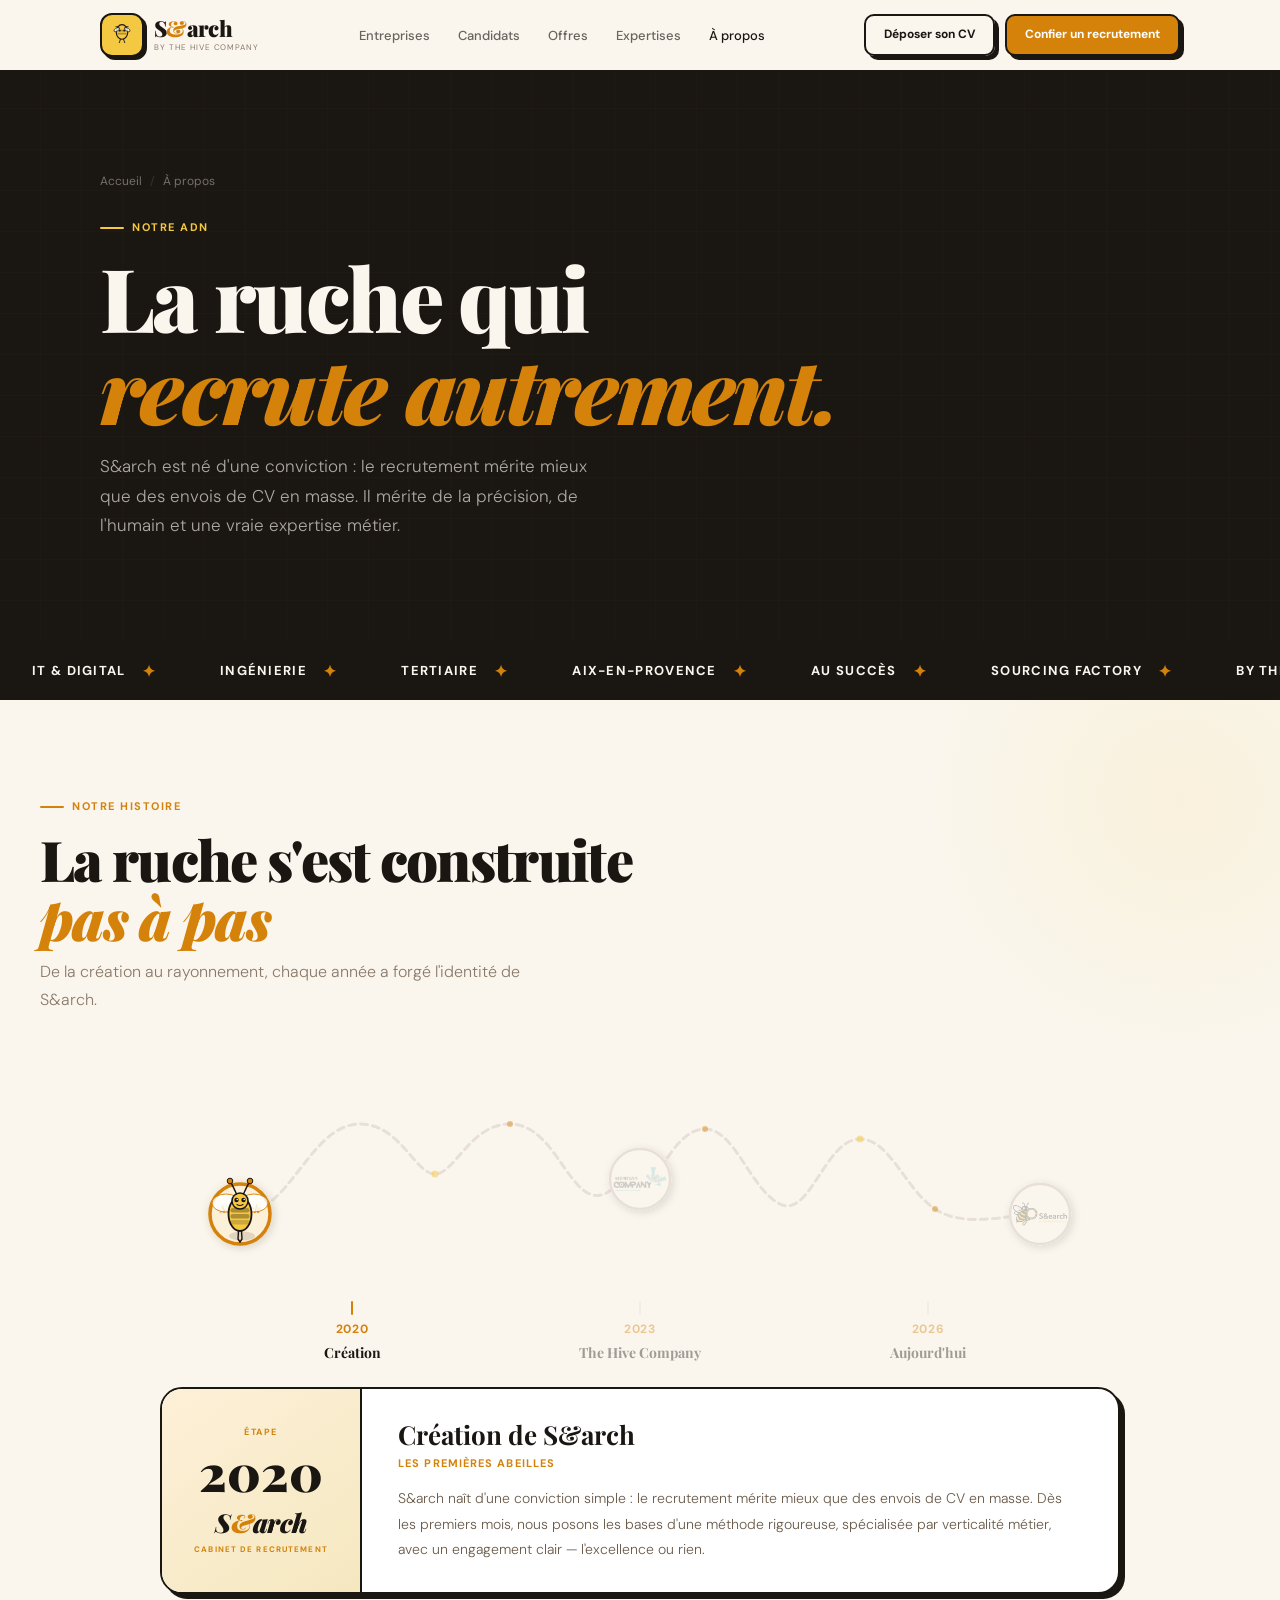
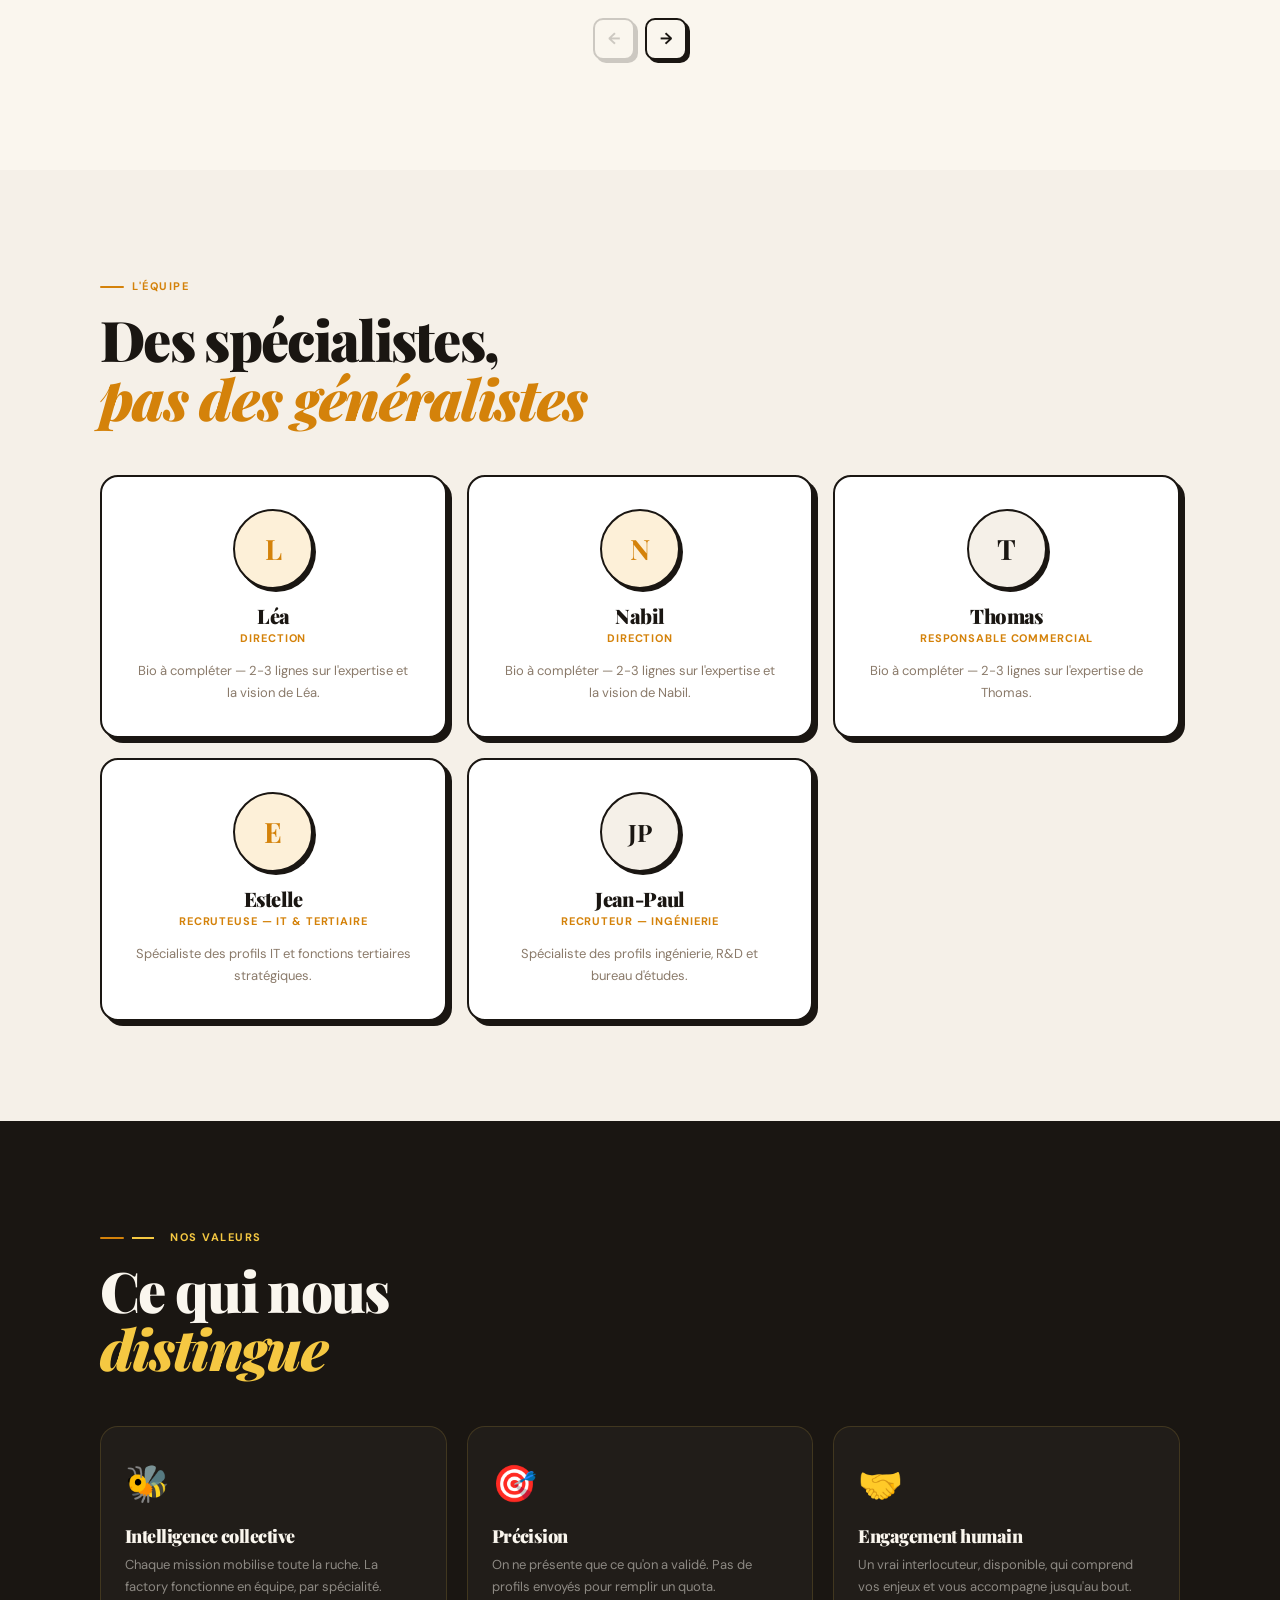
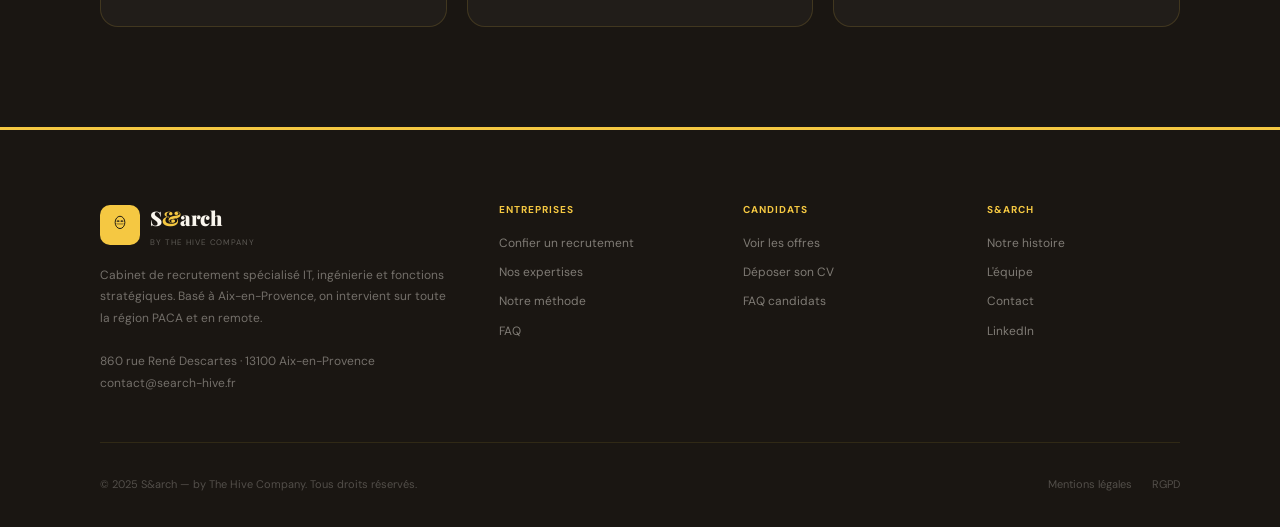
==== commit ea869354: "Reborn 2" ====
--- a/a-propos.html
+++ b/a-propos.html
@@ -1,74 +1,228 @@
 <!DOCTYPE html>
 <html lang="fr">
 <head>
-  <meta charset="UTF-8">
-  <meta name="viewport" content="width=device-width, initial-scale=1.0">
-  <title>À propos — L'équipe S&arch | Cabinet de recrutement Aix-en-Provence</title>
-  <meta name="description" content="Découvrez l'équipe S&arch by The Hive Company. Cabinet de recrutement spécialisé IT, ingénierie et fonctions stratégiques à Aix-en-Provence.">
-  <link rel="stylesheet" href="css/main.css">
-  <link rel="stylesheet" href="css/components.css">
+<meta charset="UTF-8">
+<meta name="viewport" content="width=device-width, initial-scale=1.0">
+<title>À propos — L'équipe S&arch | Cabinet de recrutement Aix-en-Provence</title>
+<meta name="description" content="Découvrez l'équipe S&arch, notre histoire et notre vision du recrutement spécialisé.">
+<link rel="stylesheet" href="css/main.css">
+<link rel="stylesheet" href="css/components.css">
+<style>
+.reveal{opacity:0;transform:translateY(24px);transition:opacity .6s ease,transform .6s ease}
+.reveal.revealed{opacity:1;transform:none}
+.reveal-delay-1{transition-delay:.1s}.reveal-delay-2{transition-delay:.2s}.reveal-delay-3{transition-delay:.3s}
+
+*{box-sizing:border-box;margin:0;padding:0}
+body{font-family:"DM Sans",sans-serif;background:#FAF6EE;overflow-x:hidden}
+
+.tl{
+  padding:90px 40px 110px;
+  position:relative;overflow:hidden;
+  background:#FAF6EE;
+}
+.tl::before{
+  content:"";position:absolute;
+  top:-200px;right:-200px;
+  width:600px;height:600px;
+  background:radial-gradient(circle,rgba(245,200,66,.1) 0%,transparent 65%);
+  pointer-events:none;
+}
+
+/* HEADER */
+.eyebrow{
+  display:inline-flex;align-items:center;gap:8px;
+  font-size:11px;font-weight:700;text-transform:uppercase;letter-spacing:.14em;
+  color:#D4820A;margin-bottom:14px;
+}
+.eyebrow::before{content:"";width:24px;height:2px;background:#D4820A;border-radius:2px;display:inline-block}
+.ttl{
+  font-family:"Playfair Display",serif;
+  font-size:clamp(36px,5vw,56px);font-weight:900;
+  letter-spacing:-.03em;line-height:1.05;
+  color:#1A1612;margin-bottom:10px;
+}
+.ttl em{color:#D4820A;font-style:italic}
+.tsub{
+  font-size:16px;color:#8A7A6A;font-weight:300;
+  max-width:480px;line-height:1.75;margin-bottom:60px;
+}
+
+/* SVG */
+.svgwrap{position:relative;max-width:960px;margin:0 auto}
+#svg{width:100%;overflow:visible}
+
+/* Abeille */
+@keyframes wingL{0%,100%{transform:rotate(-20deg) scaleY(1)}50%{transform:rotate(-35deg) scaleY(.6)}}
+@keyframes wingR{0%,100%{transform:rotate(20deg) scaleY(1)}50%{transform:rotate(35deg) scaleY(.6)}}
+@keyframes trailFade{0%{opacity:.85;r:4}100%{opacity:0;r:.5}}
+@keyframes nodeRing{0%,100%{r:40;opacity:.12}50%{r:50;opacity:.04}}
+.wL{transform-origin:-13px -10px;animation:wingL .13s ease-in-out infinite alternate}
+.wR{transform-origin:13px -10px;animation:wingR .13s ease-in-out infinite alternate}
+.trail-dot{animation:trailFade .85s ease-out forwards}
+.npulse{animation:nodeRing 2.2s ease-in-out infinite}
+
+/* STEP INDICATORS — ligne sous le SVG, remplace les 3 cartes */
+.step-indicators{
+  display:flex;justify-content:space-between;
+  max-width:960px;margin:10px auto 0;
+  padding:0 48px;
+}
+.step-ind{
+  display:flex;flex-direction:column;align-items:center;gap:5px;
+  cursor:pointer;opacity:.4;transition:opacity .3s;
+  flex:1;
+}
+.step-ind:hover{opacity:.7}
+.step-ind.active{opacity:1}
+.step-ind.passed{opacity:.65}
+.si-year{
+  font-size:12px;font-weight:700;letter-spacing:.06em;
+  color:#D4820A;
+}
+.si-name{
+  font-family:"Playfair Display",serif;
+  font-size:14px;font-weight:700;color:#1A1612;
+  text-align:center;line-height:1.3;
+}
+.si-line{width:2px;height:14px;background:#E8E0D8;border-radius:2px;transition:background .3s}
+.step-ind.active .si-line,.step-ind.passed .si-line{background:#D4820A}
+
+/* DETAIL PANEL */
+.detail-wrap{max-width:960px;margin:24px auto 0}
+.detail-panel{
+  background:#fff;
+  border:2px solid #1A1612;
+  border-radius:22px;
+  overflow:hidden;
+  display:grid;
+  grid-template-columns:200px 1fr;
+  min-height:200px;
+  box-shadow:5px 5px 0 #1A1612;
+  opacity:0;transform:translateY(12px);
+  transition:opacity .4s,transform .4s;
+}
+.detail-panel.show{opacity:1;transform:translateY(0)}
+
+.dp-left{
+  display:flex;flex-direction:column;
+  align-items:center;justify-content:center;
+  padding:28px 18px;
+  border-right:2px solid #1A1612;
+  background:linear-gradient(145deg,#FDF0D8,#F5E8C0);
+  text-align:center;position:relative;
+}
+.dp-step{font-size:9px;font-weight:700;text-transform:uppercase;letter-spacing:.18em;color:#D4820A;margin-bottom:8px}
+.dp-year{
+  font-family:"Playfair Display",serif;
+  font-size:50px;font-weight:900;color:#1A1612;line-height:1;
+  margin-bottom:12px;
+}
+.dp-logo-wrap{
+  opacity:0;transform:scale(.85);
+  transition:opacity .5s .15s,transform .5s .15s;
+  display:none;
+}
+.detail-panel.show .dp-logo-wrap.visible{opacity:1;transform:scale(1)}
+
+.dp-right{padding:30px 36px;display:flex;flex-direction:column;justify-content:center}
+.dp-title{
+  font-family:"Playfair Display",serif;
+  font-size:clamp(18px,2.5vw,26px);font-weight:700;
+  color:#1A1612;margin-bottom:5px;line-height:1.2;
+}
+.dp-sub{
+  font-size:11px;font-weight:700;text-transform:uppercase;letter-spacing:.1em;
+  color:#D4820A;margin-bottom:14px;
+}
+.dp-text{font-size:14px;color:#6A5A4A;line-height:1.8;font-weight:300}
+
+/* NAV */
+.nav-row{display:flex;justify-content:center;gap:10px;margin-top:24px}
+.nbtn{
+  width:42px;height:42px;border-radius:10px;
+  border:2px solid #1A1612;background:#FAF6EE;
+  display:flex;align-items:center;justify-content:center;
+  cursor:pointer;font-size:16px;font-weight:700;color:#1A1612;
+  box-shadow:3px 3px 0 #1A1612;
+  transition:all .15s;
+}
+.nbtn:hover:not(:disabled){transform:translate(-1px,-1px);box-shadow:4px 4px 0 #1A1612;background:#FDF0D8}
+.nbtn:disabled{opacity:.2;cursor:not-allowed;transform:none;box-shadow:3px 3px 0 #1A1612}
+
+@media(max-width:768px){
+  .tl{padding:50px 20px 70px}
+  .detail-panel{grid-template-columns:1fr}
+  .dp-left{border-right:none;border-bottom:2px solid #1A1612;padding:18px 16px;flex-direction:row;gap:14px;justify-content:flex-start;text-align:left}
+  .dp-year{font-size:36px;margin-bottom:0}
+  .step-indicators{padding:0 10px}
+  .si-name{font-size:12px}
+}
+
+</style>
 </head>
-<body>
-
-<nav class="nav">
+<body><nav class="nav">
   <div class="nav__inner">
-            <a href="index.html" class="nav__logo-link">
-      <div class="nav__logo-bee">
-        <svg width="34" height="34" viewBox="0 0 34 34" fill="none" xmlns="http://www.w3.org/2000/svg">
-          <ellipse cx="17" cy="13" rx="7.5" ry="9.5" fill="#FDF0D8" stroke="#D4820A" stroke-width="1.5"/>
-          <rect x="11" y="10" width="12" height="2.5" rx="1.25" fill="#D4820A" opacity="0.25"/>
-          <rect x="11" y="13.5" width="12" height="2.5" rx="1.25" fill="#D4820A" opacity="0.25"/>
-          <rect x="11" y="17" width="12" height="2.5" rx="1.25" fill="#D4820A" opacity="0.25"/>
-          <circle cx="14" cy="11" r="1.4" fill="#0E0D0B"/>
-          <circle cx="20" cy="11" r="1.4" fill="#0E0D0B"/>
-          <ellipse cx="10" cy="10" rx="4" ry="2" fill="rgba(255,255,255,0.75)" stroke="#D4820A" stroke-width="1" transform="rotate(-30 10 10)"/>
-          <ellipse cx="24" cy="10" rx="4" ry="2" fill="rgba(255,255,255,0.75)" stroke="#D4820A" stroke-width="1" transform="rotate(30 24 10)"/>
-          <path d="M13 8.5 Q11 5 8 6" stroke="#D4820A" stroke-width="1.2" stroke-linecap="round" fill="none"/>
-          <path d="M21 8.5 Q23 5 26 6" stroke="#D4820A" stroke-width="1.2" stroke-linecap="round" fill="none"/>
-          <path d="M15 22.5 L13 28 M19 22.5 L21 28" stroke="#D4820A" stroke-width="1.3" stroke-linecap="round"/>
-        </svg>
-      </div>
-      <div class="nav__logo-type">
-        <div class="nav__logo-name"><span class="nav__logo-s">S</span><span class="nav__logo-amp">&amp;</span><span class="nav__logo-arch">arch</span></div>
-        <div class="nav__logo-sub">by The Hive Company</div>
-      </div>
+    <a href="index.html" class="nav__logo">
+      <div class="nav__logo-bee"><svg width="26" height="26" viewBox="0 0 34 34" fill="none">
+  <ellipse cx="17" cy="13" rx="7.5" ry="9.5" fill="#F5C842" stroke="#1A1612" stroke-width="1.5"/>
+  <rect x="11" y="10" width="12" height="2.5" rx="1.25" fill="#1A1612" opacity="0.32"/>
+  <rect x="11" y="14" width="12" height="2.5" rx="1.25" fill="#1A1612" opacity="0.32"/>
+  <circle cx="14" cy="11" r="1.3" fill="#1A1612"/><circle cx="20" cy="11" r="1.3" fill="#1A1612"/>
+  <ellipse cx="10" cy="10" rx="4" ry="2" fill="rgba(255,255,255,.8)" stroke="#1A1612" stroke-width="0.8" transform="rotate(-30 10 10)"/>
+  <ellipse cx="24" cy="10" rx="4" ry="2" fill="rgba(255,255,255,.8)" stroke="#1A1612" stroke-width="0.8" transform="rotate(30 24 10)"/>
+  <path d="M14 8 Q12 5 9 6M20 8 Q22 5 25 6" stroke="#1A1612" stroke-width="1.1" stroke-linecap="round" fill="none"/>
+  <path d="M15 22.5 L13.5 27M19 22.5 L20.5 27" stroke="#1A1612" stroke-width="1.2" stroke-linecap="round"/>
+</svg></div>
+      <div><div class="nav__logo-text">S<span>&amp;</span>arch</div><span class="nav__logo-sub">by The Hive Company</span></div>
     </a>
-    <ul class="nav__links">
-      <li><a href="entreprises.html">Entreprises</a></li>
-      <li><a href="candidats.html">Candidats</a></li>
-      <li><a href="offres.html">Offres</a></li>
-      <li><a href="a-propos.html" class="active">Expertises</a></li>
-      <li><a href="a-propos.html" class="active">À propos</a></li>
-    </ul>
+    <ul class="nav__links"><li><a href="entreprises.html">Entreprises</a></li><li><a href="candidats.html">Candidats</a></li><li><a href="offres.html">Offres</a></li><li><a href="expertises.html">Expertises</a></li><li><a href="a-propos.html" class='active'>À propos</a></li></ul>
     <div class="nav__ctas">
-      <a href="candidats.html" class="btn btn--ghost btn--sm hide-mobile">Déposer son CV</a>
+      <a href="candidats.html" class="btn btn--ghost btn--sm" style="display:none" id="cvBtn">Déposer son CV</a>
       <a href="contact.html" class="btn btn--primary btn--sm">Confier un recrutement</a>
     </div>
-    <button class="nav__burger" aria-label="Menu">
-      <span></span><span></span><span></span>
-    </button>
+    <div class="nav__mobile-toggle" onclick="toggleMenu()"><span></span><span></span><span></span></div>
   </div>
 </nav>
-<div class="nav__mobile">
-  <button class="nav__mobile-close">✕</button>
+<div class="nav__mobile" id="mobileMenu">
+  <span class="nav__mobile-close" onclick="toggleMenu()">✕</span>
   <a href="entreprises.html">Entreprises</a>
   <a href="candidats.html">Candidats</a>
   <a href="offres.html">Offres</a>
-  <a href="a-propos.html">Expertises</a>
+  <a href="expertises.html">Expertises</a>
   <a href="a-propos.html">À propos</a>
   <a href="contact.html">Contact</a>
   <a href="contact.html" class="btn btn--primary">Confier un recrutement</a>
 </div>
 
-<!-- PAGE HERO -->
-<section class="page-hero">
-  <div class="hex-pattern-bg" style="color:var(--cream);"></div>
-  <div class="container" style="position:relative;z-index:1;">
-    <div class="breadcrumb"><a href="index.html">Accueil</a><span class="breadcrumb__sep">/</span><span>À propos</span></div>
-    <h1 class="reveal">La ruche qui <em style="color:var(--honey-light);font-style:normal;">recrute autrement.</em></h1>
-    <p class="reveal reveal-delay-1">S&arch est né d'une conviction : le recrutement mérite mieux que des envois de CV en masse. Il mérite de la précision, de l'humain et une vraie expertise métier.</p>
-  </div>
-</section>
+<div class="page-hero">
+  <div class="container" style="position:relative;z-index:1">
+    <div class="breadcrumb"><a href="index.html">Accueil</a><span class="breadcrumb__sep">/</span>À propos</div>
+    <div class="reveal">
+      <div class="eyebrow">Notre ADN</div>
+      <h1>La ruche qui<br><em>recrute autrement.</em></h1>
+      <p style="font-size:17px;color:rgba(250,246,238,.65);margin-top:16px;max-width:520px;font-weight:300">S&arch est né d'une conviction : le recrutement mérite mieux que des envois de CV en masse. Il mérite de la précision, de l'humain et une vraie expertise métier.</p>
+    </div>
+  </div>
+</div>
+
+<div class="ticker"><div class="ticker__inner">
+  <span class="ticker__item">IT &amp; Digital <span class="ticker__sep">✦</span></span>
+  <span class="ticker__item">Ingénierie <span class="ticker__sep">✦</span></span>
+  <span class="ticker__item">Tertiaire <span class="ticker__sep">✦</span></span>
+  <span class="ticker__item">Aix-en-Provence <span class="ticker__sep">✦</span></span>
+  <span class="ticker__item">Au succès <span class="ticker__sep">✦</span></span>
+  <span class="ticker__item">Sourcing Factory <span class="ticker__sep">✦</span></span>
+  <span class="ticker__item">by The Hive Company <span class="ticker__sep">✦</span></span>
+  <span class="ticker__item">Approche directe <span class="ticker__sep">✦</span></span>
+  <span class="ticker__item">IT &amp; Digital <span class="ticker__sep">✦</span></span>
+  <span class="ticker__item">Ingénierie <span class="ticker__sep">✦</span></span>
+  <span class="ticker__item">Tertiaire <span class="ticker__sep">✦</span></span>
+  <span class="ticker__item">Aix-en-Provence <span class="ticker__sep">✦</span></span>
+  <span class="ticker__item">Au succès <span class="ticker__sep">✦</span></span>
+  <span class="ticker__item">Sourcing Factory <span class="ticker__sep">✦</span></span>
+  <span class="ticker__item">by The Hive Company <span class="ticker__sep">✦</span></span>
+  <span class="ticker__item">Approche directe <span class="ticker__sep">✦</span></span>
+</div></div>
 
 <!-- TIMELINE NOTRE HISTOIRE -->
 <section class="tl">
@@ -229,135 +383,71 @@
   </div>
 
 </section>
-<!-- FIN TIMELINE -->
+
+<!-- ÉQUIPE -->
+<section class="section section--cream-dark" id="equipe">
+  <div class="container">
+    <div class="reveal" style="margin-bottom:48px">
+      <div class="eyebrow">L'équipe</div>
+      <h2>Des spécialistes,<br><em>pas des généralistes</em></h2>
+    </div>
+    <div class="grid-3">
+      <div class="card reveal" style="text-align:center">
+        <div style="width:80px;height:80px;border-radius:50%;background:var(--honey-pale);border:2px solid var(--black);display:flex;align-items:center;justify-content:center;font-family:'Playfair Display',serif;font-size:28px;font-weight:700;color:var(--honey);margin:0 auto 16px;box-shadow:3px 3px 0 var(--black)">L</div>
+        <h3 style="font-size:20px;margin-bottom:4px">Léa</h3>
+        <div style="font-size:11px;font-weight:700;text-transform:uppercase;letter-spacing:.08em;color:var(--honey);margin-bottom:12px">Direction</div>
+        <p style="font-size:13px;color:var(--gray);line-height:1.7">Bio à compléter — 2-3 lignes sur l'expertise et la vision de Léa.</p>
+      </div>
+      <div class="card reveal reveal-delay-1" style="text-align:center">
+        <div style="width:80px;height:80px;border-radius:50%;background:var(--honey-pale);border:2px solid var(--black);display:flex;align-items:center;justify-content:center;font-family:'Playfair Display',serif;font-size:28px;font-weight:700;color:var(--honey);margin:0 auto 16px;box-shadow:3px 3px 0 var(--black)">N</div>
+        <h3 style="font-size:20px;margin-bottom:4px">Nabil</h3>
+        <div style="font-size:11px;font-weight:700;text-transform:uppercase;letter-spacing:.08em;color:var(--honey);margin-bottom:12px">Direction</div>
+        <p style="font-size:13px;color:var(--gray);line-height:1.7">Bio à compléter — 2-3 lignes sur l'expertise et la vision de Nabil.</p>
+      </div>
+      <div class="card reveal reveal-delay-2" style="text-align:center">
+        <div style="width:80px;height:80px;border-radius:50%;background:var(--cream-dark);border:2px solid var(--black);display:flex;align-items:center;justify-content:center;font-family:'Playfair Display',serif;font-size:28px;font-weight:700;color:var(--black);margin:0 auto 16px;box-shadow:3px 3px 0 var(--black)">T</div>
+        <h3 style="font-size:20px;margin-bottom:4px">Thomas</h3>
+        <div style="font-size:11px;font-weight:700;text-transform:uppercase;letter-spacing:.08em;color:var(--honey);margin-bottom:12px">Responsable commercial</div>
+        <p style="font-size:13px;color:var(--gray);line-height:1.7">Bio à compléter — 2-3 lignes sur l'expertise de Thomas.</p>
+      </div>
+      <div class="card reveal" style="text-align:center">
+        <div style="width:80px;height:80px;border-radius:50%;background:var(--honey-pale);border:2px solid var(--black);display:flex;align-items:center;justify-content:center;font-family:'Playfair Display',serif;font-size:28px;font-weight:700;color:var(--honey);margin:0 auto 16px;box-shadow:3px 3px 0 var(--black)">E</div>
+        <h3 style="font-size:20px;margin-bottom:4px">Estelle</h3>
+        <div style="font-size:11px;font-weight:700;text-transform:uppercase;letter-spacing:.08em;color:var(--honey);margin-bottom:12px">Recruteuse — IT &amp; Tertiaire</div>
+        <p style="font-size:13px;color:var(--gray);line-height:1.7">Spécialiste des profils IT et fonctions tertiaires stratégiques.</p>
+      </div>
+      <div class="card reveal reveal-delay-1" style="text-align:center">
+        <div style="width:80px;height:80px;border-radius:50%;background:var(--cream-dark);border:2px solid var(--black);display:flex;align-items:center;justify-content:center;font-family:'Playfair Display',serif;font-size:24px;font-weight:700;color:var(--black);margin:0 auto 16px;box-shadow:3px 3px 0 var(--black)">JP</div>
+        <h3 style="font-size:20px;margin-bottom:4px">Jean-Paul</h3>
+        <div style="font-size:11px;font-weight:700;text-transform:uppercase;letter-spacing:.08em;color:var(--honey);margin-bottom:12px">Recruteur — Ingénierie</div>
+        <p style="font-size:13px;color:var(--gray);line-height:1.7">Spécialiste des profils ingénierie, R&D et bureau d'études.</p>
+      </div>
+    </div>
+  </div>
+</section>
+
 <!-- VALEURS -->
-<section class="section section--cream-dark">
+<section class="section section--dark">
   <div class="container">
-    <div class="section-header reveal">
-      <div class="eyebrow">Nos valeurs</div>
-      <h2>Ce qui nous guide au quotidien</h2>
-    </div>
-    <div class="grid-3 reveal reveal-delay-1">
-      <div style="text-align:center;padding:var(--space-7) var(--space-5);">
-        <div style="font-size:40px;margin-bottom:var(--space-5);">🐝</div>
-        <h4 style="font-size:var(--text-xl);margin-bottom:var(--space-3);">Intelligence collective</h4>
-        <p style="font-size:var(--text-sm);">Chaque mission mobilise toute la ruche. La sourcing factory fonctionne en équipe, par spécialité, pour couvrir le marché plus efficacement qu'un recruteur solo.</p>
-      </div>
-      <div style="text-align:center;padding:var(--space-7) var(--space-5);">
-        <div style="font-size:40px;margin-bottom:var(--space-5);">🎯</div>
-        <h4 style="font-size:var(--text-xl);margin-bottom:var(--space-3);">Précision</h4>
-        <p style="font-size:var(--text-sm);">On ne présente que ce qu'on a validé. Pas de profils envoyés pour remplir un quota — uniquement des candidats qualifiés, argumentés, pertinents.</p>
-      </div>
-      <div style="text-align:center;padding:var(--space-7) var(--space-5);">
-        <div style="font-size:40px;margin-bottom:var(--space-5);">🤝</div>
-        <h4 style="font-size:var(--text-xl);margin-bottom:var(--space-3);">Engagement humain</h4>
-        <p style="font-size:var(--text-sm);">Un vrai interlocuteur dédié, disponible, qui comprend vos enjeux. Nous ne disparaissons pas après la signature — on sécurise l'intégration.</p>
-      </div>
-    </div>
-  </div>
-</section>
-
-<!-- ÉQUIPE -->
-<section class="section" id="equipe">
-  <div class="container">
-    <div class="section-header reveal">
-      <div class="eyebrow">Notre équipe</div>
-      <h2>Les abeilles de la ruche</h2>
-      <p>Une équipe de spécialistes, mobilisés par verticalités, qui connaissent vos métiers de l'intérieur.</p>
-    </div>
-
-    <div class="grid-3 reveal reveal-delay-1">
-
-      <!-- Léa — Direction -->
-      <div style="background:var(--white);border:1px solid var(--gray-light);border-radius:var(--radius-lg);padding:var(--space-7);text-align:center;transition:box-shadow 0.3s;cursor:default;" onmouseenter="this.style.boxShadow='0 12px 40px rgba(14,13,11,0.08)'" onmouseleave="this.style.boxShadow='none'">
-        <div style="width:80px;height:80px;border-radius:50%;background:linear-gradient(135deg,var(--honey-pale),var(--honey-light));display:flex;align-items:center;justify-content:center;margin:0 auto var(--space-5);font-family:var(--font-display);font-size:var(--text-2xl);font-weight:700;color:var(--honey-dark);">L</div>
-        <h4 style="font-size:var(--text-xl);margin-bottom:4px;">Léa</h4>
-        <div style="font-size:var(--text-sm);color:var(--honey);font-weight:600;margin-bottom:var(--space-4);">Direction</div>
-        <p style="font-size:var(--text-sm);">Cofondatrice de S&arch, Léa pilote la vision stratégique du cabinet et l'écosystème The Hive Company avec ambition et exigence.</p>
-      </div>
-
-      <!-- Nabil — Direction -->
-      <div style="background:var(--white);border:1px solid var(--gray-light);border-radius:var(--radius-lg);padding:var(--space-7);text-align:center;transition:box-shadow 0.3s;cursor:default;" onmouseenter="this.style.boxShadow='0 12px 40px rgba(14,13,11,0.08)'" onmouseleave="this.style.boxShadow='none'">
-        <div style="width:80px;height:80px;border-radius:50%;background:linear-gradient(135deg,var(--honey-pale),var(--honey-light));display:flex;align-items:center;justify-content:center;margin:0 auto var(--space-5);font-family:var(--font-display);font-size:var(--text-2xl);font-weight:700;color:var(--honey-dark);">N</div>
-        <h4 style="font-size:var(--text-xl);margin-bottom:4px;">Nabil</h4>
-        <div style="font-size:var(--text-sm);color:var(--honey);font-weight:600;margin-bottom:var(--space-4);">Direction</div>
-        <p style="font-size:var(--text-sm);">Cofondateur de S&arch, Nabil apporte son expertise du marché du recrutement et sa connaissance approfondie des enjeux RH en PACA et au-delà.</p>
-      </div>
-
-      <!-- Thomas — Commercial -->
-      <div style="background:var(--white);border:1px solid var(--gray-light);border-radius:var(--radius-lg);padding:var(--space-7);text-align:center;transition:box-shadow 0.3s;cursor:default;" onmouseenter="this.style.boxShadow='0 12px 40px rgba(14,13,11,0.08)'" onmouseleave="this.style.boxShadow='none'">
-        <div style="width:80px;height:80px;border-radius:50%;background:linear-gradient(135deg,var(--cream-dark),var(--gray-light));display:flex;align-items:center;justify-content:center;margin:0 auto var(--space-5);font-family:var(--font-display);font-size:var(--text-2xl);font-weight:700;color:var(--black);">T</div>
-        <h4 style="font-size:var(--text-xl);margin-bottom:4px;">Thomas</h4>
-        <div style="font-size:var(--text-sm);color:var(--honey);font-weight:600;margin-bottom:var(--space-4);">Responsable commercial</div>
-        <p style="font-size:var(--text-sm);">Thomas est le premier contact pour les entreprises. Il comprend votre besoin, cadre la mission et assure le lien entre vous et l'équipe de sourcing.</p>
-      </div>
-
-    </div>
-
-    <!-- Sourcing Factory -->
-    <div style="margin-top:var(--space-7);">
-      <div style="background:var(--honey-pale);border:1px solid rgba(212,130,10,0.2);border-radius:var(--radius-lg);padding:var(--space-7);margin-bottom:var(--space-5);">
-        <div style="display:flex;align-items:center;gap:var(--space-3);margin-bottom:var(--space-5);">
-          <div style="background:var(--honey);color:var(--white);font-size:var(--text-xs);font-weight:700;text-transform:uppercase;letter-spacing:0.1em;padding:5px 14px;border-radius:100px;">Sourcing Factory</div>
-          <span style="font-size:var(--text-sm);color:var(--gray-warm);">L'équipe spécialisée par verticalité</span>
-        </div>
-        <div class="grid-2" style="gap:var(--space-5);">
-
-          <!-- Estelle -->
-          <div style="background:var(--white);border-radius:var(--radius-md);padding:var(--space-6);display:flex;align-items:center;gap:var(--space-5);">
-            <div style="width:64px;height:64px;border-radius:50%;background:linear-gradient(135deg,var(--honey-pale),var(--honey-light));display:flex;align-items:center;justify-content:center;font-family:var(--font-display);font-size:var(--text-xl);font-weight:700;color:var(--honey-dark);flex-shrink:0;">E</div>
-            <div>
-              <div style="font-weight:700;font-size:var(--text-base);color:var(--black);margin-bottom:4px;">Estelle</div>
-              <div style="font-size:var(--text-sm);color:var(--honey);font-weight:600;margin-bottom:var(--space-2);">Recruteuse — Sourcing Factory</div>
-              <p style="font-size:var(--text-sm);margin:0;">Spécialiste de l'approche directe et de la qualification de profils IT & Digital et Tertiaire.</p>
-            </div>
-          </div>
-
-          <!-- Jean-Paul -->
-          <div style="background:var(--white);border-radius:var(--radius-md);padding:var(--space-6);display:flex;align-items:center;gap:var(--space-5);">
-            <div style="width:64px;height:64px;border-radius:50%;background:linear-gradient(135deg,var(--cream-dark),var(--gray-light));display:flex;align-items:center;justify-content:center;font-family:var(--font-display);font-size:var(--text-xl);font-weight:700;color:var(--black);flex-shrink:0;">JP</div>
-            <div>
-              <div style="font-weight:700;font-size:var(--text-base);color:var(--black);margin-bottom:4px;">Jean-Paul</div>
-              <div style="font-size:var(--text-sm);color:var(--honey);font-weight:600;margin-bottom:var(--space-2);">Recruteur — Sourcing Factory</div>
-              <p style="font-size:var(--text-sm);margin:0;">Expert Ingénierie et profils techniques industriels. Connaissance fine des environnements terrain et bureau d'études.</p>
-            </div>
-          </div>
-
-        </div>
-      </div>
-    </div>
-
-  </div>
-</section>
-
-<!-- LIEN THE HIVE COMPANY -->
-<section class="section section--dark" style="position:relative;">
-  <div class="hex-pattern-bg" style="color:var(--cream);"></div>
-  <div class="container" style="position:relative;z-index:1;text-align:center;">
-    <div class="reveal">
-      <div class="eyebrow" style="justify-content:center;color:var(--honey-light);">Notre écosystème</div>
-      <h2 style="color:var(--cream);">S&arch fait partie de<br>The Hive Company</h2>
-      <div class="divider divider--center"></div>
-      <p style="color:rgba(250,248,243,0.7);font-size:var(--text-lg);max-width:560px;margin:0 auto var(--space-8);">
-        The Hive Company est un écosystème d'entreprises inspiré de la logique de la ruche : organisation, intelligence collective, efficacité et chaleur humaine. S&arch en est le cabinet de recrutement.
-      </p>
-      <img src="assets/images/logo-sarch-transparent.png" alt="S&arch by The Hive Company" style="height:80px;width:auto;margin:0 auto;filter:brightness(0) invert(1);opacity:0.9;">
-    </div>
-  </div>
-</section>
-
-<!-- CTA -->
-<section class="section">
-  <div class="container">
-    <div class="cta-banner reveal">
-      <div>
-        <div class="eyebrow" style="color:var(--honey-light);">Rejoignez la ruche</div>
-        <h2>Travaillons ensemble</h2>
-        <p>Entreprise ou candidat, parlons de votre projet.</p>
-      </div>
-      <div class="cta-banner__actions">
-        <a href="contact.html" class="btn btn--primary btn--lg">Confier un recrutement <span class="arrow">→</span></a>
-        <a href="candidats.html" class="btn btn--ghost-white btn--lg">Je cherche un poste</a>
+    <div class="reveal" style="margin-bottom:48px">
+      <div class="eyebrow" style="color:var(--yellow)"><span style="background:var(--yellow);width:22px;height:2px;display:inline-block;margin-right:8px;vertical-align:middle"></span>Nos valeurs</div>
+      <h2 style="color:#FAF6EE">Ce qui nous<br><em style="color:var(--yellow)">distingue</em></h2>
+    </div>
+    <div class="grid-3">
+      <div style="padding:28px 24px;border:1px solid rgba(245,200,66,.15);border-radius:18px;background:rgba(255,255,255,.03)" class="reveal">
+        <div style="font-size:36px;margin-bottom:14px">🐝</div>
+        <h3 style="font-size:18px;color:#FAF6EE;margin-bottom:8px;font-family:'Playfair Display',serif">Intelligence collective</h3>
+        <p style="font-size:13px;color:rgba(250,246,238,.5);line-height:1.7">Chaque mission mobilise toute la ruche. La factory fonctionne en équipe, par spécialité.</p>
+      </div>
+      <div style="padding:28px 24px;border:1px solid rgba(245,200,66,.15);border-radius:18px;background:rgba(255,255,255,.03)" class="reveal reveal-delay-1">
+        <div style="font-size:36px;margin-bottom:14px">🎯</div>
+        <h3 style="font-size:18px;color:#FAF6EE;margin-bottom:8px;font-family:'Playfair Display',serif">Précision</h3>
+        <p style="font-size:13px;color:rgba(250,246,238,.5);line-height:1.7">On ne présente que ce qu'on a validé. Pas de profils envoyés pour remplir un quota.</p>
+      </div>
+      <div style="padding:28px 24px;border:1px solid rgba(245,200,66,.15);border-radius:18px;background:rgba(255,255,255,.03)" class="reveal reveal-delay-2">
+        <div style="font-size:36px;margin-bottom:14px">🤝</div>
+        <h3 style="font-size:18px;color:#FAF6EE;margin-bottom:8px;font-family:'Playfair Display',serif">Engagement humain</h3>
+        <p style="font-size:13px;color:rgba(250,246,238,.5);line-height:1.7">Un vrai interlocuteur, disponible, qui comprend vos enjeux et vous accompagne jusqu'au bout.</p>
       </div>
     </div>
   </div>
@@ -366,75 +456,31 @@
 <footer>
   <div class="container">
     <div class="footer__top">
-      <div class="footer__brand">
-                        <a href="index.html" class="footer-logo-wrap">
-          <svg width="36" height="36" viewBox="0 0 34 34" fill="none" xmlns="http://www.w3.org/2000/svg">
-            <ellipse cx="17" cy="13" rx="7.5" ry="9.5" fill="rgba(240,168,48,0.15)" stroke="#F0A830" stroke-width="1.5"/>
-            <rect x="11" y="10" width="12" height="2.5" rx="1.25" fill="#F0A830" opacity="0.3"/>
-            <rect x="11" y="13.5" width="12" height="2.5" rx="1.25" fill="#F0A830" opacity="0.3"/>
-            <rect x="11" y="17" width="12" height="2.5" rx="1.25" fill="#F0A830" opacity="0.3"/>
-            <circle cx="14" cy="11" r="1.4" fill="#FAF8F3"/>
-            <circle cx="20" cy="11" r="1.4" fill="#FAF8F3"/>
-            <ellipse cx="10" cy="10" rx="4" ry="2" fill="rgba(255,255,255,0.15)" stroke="#F0A830" stroke-width="1" transform="rotate(-30 10 10)"/>
-            <ellipse cx="24" cy="10" rx="4" ry="2" fill="rgba(255,255,255,0.15)" stroke="#F0A830" stroke-width="1" transform="rotate(30 24 10)"/>
-            <path d="M13 8.5 Q11 5 8 6" stroke="#F0A830" stroke-width="1.2" stroke-linecap="round" fill="none"/>
-            <path d="M21 8.5 Q23 5 26 6" stroke="#F0A830" stroke-width="1.2" stroke-linecap="round" fill="none"/>
-            <path d="M15 22.5 L13 28 M19 22.5 L21 28" stroke="#F0A830" stroke-width="1.3" stroke-linecap="round"/>
-          </svg>
-          <div>
-            <div class="footer-logo-name">S<span>&amp;</span>arch</div>
-            <div class="footer-logo-sub">by The Hive Company</div>
-          </div>
-        </a>
-        <p>Cabinet de recrutement spécialisé IT, ingénierie et fonctions stratégiques à forte valeur ajoutée. Basé à Aix-en-Provence, nous intervenons sur toute la région PACA et en remote.</p>
-        <div class="socials">
-          <a href="#" class="social-link" aria-label="LinkedIn">
-            <svg viewBox="0 0 24 24" fill="none" stroke="currentColor" stroke-width="1.5">
-              <path d="M16 8a6 6 0 016 6v7h-4v-7a2 2 0 00-2-2 2 2 0 00-2 2v7h-4v-7a6 6 0 016-6z"/>
-              <rect x="2" y="9" width="4" height="12"/><circle cx="4" cy="4" r="2"/>
-            </svg>
-          </a>
+      <div>
+        <div class="footer__logo">
+          <div class="footer__bee"><svg width="22" height="22" viewBox="0 0 34 34" fill="none"><ellipse cx="17" cy="13" rx="7.5" ry="9.5" fill="#F5C842" stroke="#1A1612" stroke-width="1.5"/><rect x="11" y="10" width="12" height="2.5" rx="1.25" fill="#1A1612" opacity="0.3"/><rect x="11" y="14" width="12" height="2.5" rx="1.25" fill="#1A1612" opacity="0.3"/><circle cx="14" cy="11" r="1.3" fill="#1A1612"/><circle cx="20" cy="11" r="1.3" fill="#1A1612"/></svg></div>
+          <div><div class="footer__brand-name">S<span>&amp;</span>arch</div><span class="footer__brand-sub">by The Hive Company</span></div>
         </div>
-      </div>
-      <div class="footer__col">
-        <h5>Entreprises</h5>
-        <ul>
-          <li><a href="entreprises.html">Confier un recrutement</a></li>
-          <li><a href="a-propos.html">Nos expertises</a></li>
-          <li><a href="a-propos.html#process">Notre méthode</a></li>
-          <li><a href="landing.html">Cabinet Aix-en-Provence</a></li>
-        </ul>
-      </div>
-      <div class="footer__col">
-        <h5>Candidats</h5>
-        <ul>
-          <li><a href="offres.html">Toutes les offres</a></li>
-          <li><a href="candidats.html">Déposer son CV</a></li>
-          <li><a href="candidats.html#faq">FAQ candidats</a></li>
-        </ul>
-      </div>
-      <div class="footer__col">
-        <h5>S&arch</h5>
-        <ul>
-          <li><a href="a-propos.html">Notre histoire</a></li>
-          <li><a href="a-propos.html#equipe">L'équipe</a></li>
-          <li><a href="contact.html">Contact</a></li>
-        </ul>
-      </div>
+        <p class="footer__desc">Cabinet de recrutement spécialisé IT, ingénierie et fonctions stratégiques. Basé à Aix-en-Provence, on intervient sur toute la région PACA et en remote.<br><br>860 rue René Descartes · 13100 Aix-en-Provence<br>contact@search-hive.fr</p>
+      </div>
+      <div class="footer__col"><h5>Entreprises</h5><a href="contact.html">Confier un recrutement</a><a href="expertises.html">Nos expertises</a><a href="entreprises.html">Notre méthode</a><a href="entreprises.html#faq">FAQ</a></div>
+      <div class="footer__col"><h5>Candidats</h5><a href="offres.html">Voir les offres</a><a href="candidats.html">Déposer son CV</a><a href="candidats.html#faq">FAQ candidats</a></div>
+      <div class="footer__col"><h5>S&amp;arch</h5><a href="a-propos.html">Notre histoire</a><a href="a-propos.html#equipe">L'équipe</a><a href="contact.html">Contact</a><a href="#">LinkedIn</a></div>
     </div>
     <div class="footer__bottom">
-      <p>© 2025 S&arch — by The Hive Company. Tous droits réservés.</p>
-      <div style="display:flex;gap:var(--space-5);">
-        <a href="#">Mentions légales</a>
-        <a href="#">Politique de confidentialité</a>
-        <a href="#">RGPD</a>
-      </div>
+      <p>© 2025 S&amp;arch — by The Hive Company. Tous droits réservés.</p>
+      <div style="display:flex;gap:20px"><a href="#">Mentions légales</a><a href="#">RGPD</a></div>
     </div>
   </div>
 </footer>
 
-<script src="js/main.js">
-// TIMELINE
+<script>
+
+function toggleMenu(){document.getElementById('mobileMenu').classList.toggle('open')}
+window.addEventListener('scroll',()=>{document.querySelector('.nav').classList.toggle('scrolled',window.scrollY>40)});
+const obs=new IntersectionObserver(es=>{es.forEach(e=>{if(e.isIntersecting)e.target.classList.add('revealed')})},{threshold:0.1});
+document.querySelectorAll('.reveal').forEach(el=>obs.observe(el));
+
 
 const steps=[
   {year:"2020",title:"Création de S&arch",sub:"Les premières abeilles",logo:"text",
@@ -570,5 +616,4 @@
 setTimeout(pulse,600);
 
 </script>
-</body>
-</html>
+</body></html>
--- a/css/main.css
+++ b/css/main.css
@@ -1,193 +1,213 @@
 /* =========================================
-   S&arch — Main CSS
-   Variables, Reset, Typography, Base
+   S&arch — Design Pop Art + Crème
+   Version 2.0
    ========================================= */
 
-@import url('https://fonts.googleapis.com/css2?family=Playfair+Display:wght@400;600;700;900&family=Cabinet+Grotesk:wght@300;400;500;700&display=swap');
-@import url('https://fonts.googleapis.com/css2?family=DM+Sans:wght@300;400;500;600&display=swap');
+@import url('https://fonts.googleapis.com/css2?family=Playfair+Display:ital,wght@0,700;0,900;1,700&family=DM+Sans:wght@300;400;500;600;700&display=swap');
 
 :root {
-  /* Couleurs */
-  --cream:        #FAF8F3;
-  --cream-dark:   #F2EFE6;
-  --black:        #0E0D0B;
-  --black-soft:   #1A1915;
-  --honey:        #D4820A;
-  --honey-light:  #F0A830;
-  --honey-pale:   #FDF0D8;
-  --honey-dark:   #A8640A;
-  --brown:        #5C3D1E;
-  --gray-warm:    #8A8478;
-  --gray-light:   #E8E5DC;
-  --white:        #FFFFFF;
-
-  /* Typographie */
-  --font-display: 'Playfair Display', Georgia, serif;
-  --font-body:    'DM Sans', system-ui, sans-serif;
-
-  /* Tailles */
-  --text-xs:   12px;
-  --text-sm:   14px;
-  --text-base: 16px;
-  --text-lg:   18px;
-  --text-xl:   22px;
-  --text-2xl:  28px;
-  --text-3xl:  38px;
-  --text-4xl:  52px;
-  --text-5xl:  72px;
-
-  /* Espacements */
-  --space-1: 4px;
-  --space-2: 8px;
-  --space-3: 12px;
-  --space-4: 16px;
-  --space-5: 24px;
-  --space-6: 32px;
-  --space-7: 48px;
-  --space-8: 64px;
-  --space-9: 96px;
-  --space-10: 128px;
-
-  /* Layout */
-  --max-width: 1280px;
-  --gutter: clamp(24px, 5vw, 80px);
-  --radius-sm: 6px;
-  --radius-md: 12px;
-  --radius-lg: 20px;
-  --radius-xl: 32px;
-
-  /* Transitions */
-  --ease: cubic-bezier(0.25, 0.1, 0.25, 1);
-  --ease-out: cubic-bezier(0, 0, 0.2, 1);
-  --duration: 0.3s;
+  --honey:       #D4820A;
+  --honey-light: #F0A830;
+  --honey-pale:  #FDF0D8;
+  --yellow:      #F5C842;
+  --black:       #1A1612;
+  --cream:       #FAF6EE;
+  --cream-dark:  #F5F0E8;
+  --gray:        #8A7A6A;
+  --lgray:       #E8E0D8;
+  --white:       #FFFFFF;
+  --max-w:       1200px;
+  --gutter:      clamp(20px,5vw,60px);
 }
 
-/* ─── Reset ─────────────────────────────── */
-*, *::before, *::after { box-sizing: border-box; margin: 0; padding: 0; }
-html { scroll-behavior: smooth; font-size: 16px; -webkit-text-size-adjust: 100%; }
-body {
-  font-family: var(--font-body);
-  background: var(--cream);
-  color: var(--black);
-  line-height: 1.6;
-  overflow-x: hidden;
+*,*::before,*::after{box-sizing:border-box;margin:0;padding:0}
+html{scroll-behavior:smooth;font-size:16px}
+body{font-family:'DM Sans',sans-serif;background:var(--cream);color:var(--black);overflow-x:hidden;line-height:1.6}
+img{max-width:100%;height:auto;display:block}
+a{color:inherit;text-decoration:none}
+ul,ol{list-style:none}
+button{cursor:pointer;font-family:inherit}
+input,textarea,select{font-family:inherit}
+
+/* ─── CONTAINER ─── */
+.container{max-width:var(--max-w);margin:0 auto;padding:0 var(--gutter)}
+
+/* ─── TYPOGRAPHY ─── */
+h1,h2,h3{font-family:'Playfair Display',serif;font-weight:900;letter-spacing:-.03em;line-height:1.05}
+h1{font-size:clamp(48px,7vw,88px)}
+h2{font-size:clamp(32px,5vw,56px)}
+h3{font-size:clamp(20px,2.5vw,28px)}
+em{font-style:italic;color:var(--honey)}
+p{line-height:1.75}
+
+/* ─── BOUTONS ─── */
+.btn{display:inline-flex;align-items:center;gap:8px;padding:13px 26px;border-radius:10px;font-size:14px;font-weight:700;font-family:'DM Sans',sans-serif;cursor:pointer;transition:transform .15s,box-shadow .15s;border:2px solid var(--black)}
+.btn--primary{background:var(--honey);color:#fff;box-shadow:4px 4px 0 var(--black)}
+.btn--primary:hover{transform:translate(-2px,-2px);box-shadow:6px 6px 0 var(--black)}
+.btn--ghost{background:transparent;color:var(--black);box-shadow:4px 4px 0 var(--black)}
+.btn--ghost:hover{transform:translate(-2px,-2px);box-shadow:6px 6px 0 var(--black);background:var(--honey-pale)}
+.btn--yellow{background:var(--yellow);color:var(--black);border-color:var(--black);box-shadow:4px 4px 0 var(--black)}
+.btn--yellow:hover{transform:translate(-2px,-2px);box-shadow:6px 6px 0 var(--black)}
+.btn--ghost-w{background:transparent;color:#fff;border-color:rgba(255,255,255,.4);box-shadow:none}
+.btn--ghost-w:hover{border-color:#fff;background:rgba(255,255,255,.1)}
+.btn--sm{padding:9px 18px;font-size:12px}
+.btn--lg{padding:16px 36px;font-size:16px}
+
+/* ─── EYEBROW ─── */
+.eyebrow{display:inline-flex;align-items:center;gap:8px;font-size:11px;font-weight:700;text-transform:uppercase;letter-spacing:.12em;color:var(--honey);margin-bottom:14px}
+.eyebrow::before{content:'';width:22px;height:2px;background:var(--honey);border-radius:2px;display:inline-block}
+.eyebrow--dark{background:var(--black);color:var(--yellow);padding:5px 14px;border-radius:100px;gap:6px}
+.eyebrow--dark::before{display:none}
+
+/* ─── TAGS ─── */
+.tag{display:inline-flex;align-items:center;padding:4px 12px;border-radius:100px;font-size:11px;font-weight:600;text-transform:uppercase;letter-spacing:.06em}
+.tag--honey{background:var(--honey-pale);color:#A8640A;border:1px solid rgba(212,130,10,.2)}
+.tag--dark{background:rgba(26,22,18,.07);color:var(--black);border:1px solid rgba(26,22,18,.1)}
+.tag--yellow{background:var(--yellow);color:var(--black);border:2px solid var(--black)}
+
+/* ─── SECTIONS ─── */
+.section{padding:clamp(60px,8vw,100px) 0}
+.section--dark{background:var(--black)}
+.section--cream-dark{background:var(--cream-dark)}
+.section--honey{background:var(--honey)}
+.section--yellow{background:var(--yellow)}
+
+/* ─── GRID ─── */
+.grid-2{display:grid;grid-template-columns:1fr 1fr;gap:clamp(32px,5vw,80px);align-items:center}
+.grid-3{display:grid;grid-template-columns:repeat(3,1fr);gap:clamp(12px,2vw,20px)}
+
+/* ─── CARTE POP ART ─── */
+.card{background:#fff;border:2px solid var(--black);border-radius:18px;padding:clamp(20px,3vw,32px);box-shadow:5px 5px 0 var(--black);transition:transform .2s,box-shadow .2s}
+.card:hover{transform:translate(-3px,-3px);box-shadow:8px 8px 0 var(--black)}
+.card--yellow{background:var(--yellow)}
+.card--dark{background:var(--black);color:#fff}
+.card--honey{background:var(--honey-pale)}
+
+/* ─── NAV ─── */
+.nav{position:sticky;top:0;z-index:100;background:var(--cream);border-bottom:2px solid var(--black);height:72px;display:flex;align-items:center}
+.nav__inner{max-width:var(--max-w);margin:0 auto;padding:0 var(--gutter);display:flex;align-items:center;justify-content:space-between;width:100%}
+.nav__logo{display:flex;align-items:center;gap:10px;text-decoration:none}
+.nav__logo-bee{width:44px;height:44px;background:var(--yellow);border:2px solid var(--black);border-radius:12px;display:flex;align-items:center;justify-content:center;box-shadow:3px 3px 0 var(--black);flex-shrink:0}
+.nav__logo-text{font-family:'Playfair Display',serif;font-size:22px;font-weight:900;color:var(--black);letter-spacing:-.03em;line-height:1}
+.nav__logo-text span{color:var(--honey)}
+.nav__logo-sub{font-size:8px;text-transform:uppercase;letter-spacing:.12em;color:var(--gray);display:block;margin-top:2px}
+.nav__links{display:flex;gap:28px}
+.nav__links a{font-size:13px;font-weight:500;color:var(--black);opacity:.65;transition:opacity .2s}
+.nav__links a:hover,.nav__links a.active{opacity:1}
+.nav__ctas{display:flex;gap:10px;align-items:center}
+.nav__mobile-toggle{display:none;flex-direction:column;gap:5px;cursor:pointer;padding:4px}
+.nav__mobile-toggle span{display:block;width:22px;height:2px;background:var(--black);border-radius:2px;transition:all .3s}
+.nav__mobile{display:none}
+
+/* ─── HERO CAROUSEL ─── */
+.hero{min-height:88vh;position:relative;overflow:hidden;display:flex;align-items:center}
+.slide{position:absolute;inset:0;display:flex;align-items:center;padding:60px var(--gutter) 60px;opacity:0;transform:translateX(60px);transition:opacity .7s ease,transform .7s ease;pointer-events:none}
+.slide.active{opacity:1;transform:translateX(0);pointer-events:all}
+.slide.exit{opacity:0;transform:translateX(-60px)}
+
+/* Slide 1 — Jaune */
+.slide-1{background:var(--yellow)}
+.slide-1 .hero-content{max-width:600px;position:relative;z-index:2}
+.slide-1 .hero-deco{position:absolute;right:-40px;top:50%;transform:translateY(-50%);width:44%;height:85%;background:var(--black);border-radius:40px 0 0 40px;display:flex;align-items:center;justify-content:center;overflow:hidden}
+.slide-1 .hero-deco-inner{width:88%;height:88%;border-radius:28px;background:linear-gradient(145deg,#2A2418,#1A1612);border:2px solid rgba(245,200,66,.12);display:flex;align-items:center;justify-content:center}
+
+/* Slide 2 — Crème */
+.slide-2{background:var(--cream)}
+.slide-2 .hero-content{max-width:52%;position:relative;z-index:2}
+.slide-2 .hero-bg{position:absolute;top:0;right:0;width:44%;height:100%;background:var(--yellow);clip-path:polygon(10% 0,100% 0,100% 100%,0 100%)}
+
+/* Slide 3 — Dark */
+.slide-3{background:var(--black)}
+.slide-3 .hero-content{max-width:54%;position:relative;z-index:2}
+.slide-3 .hero-grid{position:absolute;right:var(--gutter);top:50%;transform:translateY(-50%);width:36%;display:grid;grid-template-columns:1fr 1fr;gap:12px}
+.slide-3 .hero-cell{border:1px solid rgba(245,200,66,.15);border-radius:14px;padding:20px;text-align:center;background:rgba(245,200,66,.04)}
+.slide-3 .hero-cell.big{grid-column:1/3;background:rgba(212,130,10,.1);border-color:rgba(212,130,10,.3)}
+.slide-3 .hero-cell-num{font-family:'Playfair Display',serif;font-size:32px;font-weight:900;color:var(--yellow);line-height:1}
+.slide-3 .hero-cell-lbl{font-size:10px;color:rgba(245,200,66,.5);text-transform:uppercase;letter-spacing:.08em;margin-top:4px}
+
+/* Carousel controls */
+.carousel-controls{position:absolute;bottom:36px;left:var(--gutter);display:flex;align-items:center;gap:16px;z-index:10}
+.carousel-dot{width:8px;height:8px;border-radius:50%;background:rgba(26,22,18,.2);cursor:pointer;border:none;transition:all .3s}
+.carousel-dot.active{background:var(--honey);transform:scale(1.4)}
+.slide-3 .carousel-dot{background:rgba(250,246,238,.25)}
+.slide-3 .carousel-dot.active{background:var(--yellow)}
+.slide-counter{font-family:'DM Sans',sans-serif;font-size:12px;font-weight:700;color:rgba(26,22,18,.35)}
+.slide-3 .slide-counter{color:rgba(250,246,238,.35)}
+.carousel-arrows{position:absolute;bottom:32px;right:var(--gutter);display:flex;gap:8px;z-index:10}
+.carousel-arrow{width:44px;height:44px;border-radius:10px;border:2px solid var(--black);background:var(--cream);display:flex;align-items:center;justify-content:center;cursor:pointer;font-size:16px;font-weight:700;color:var(--black);box-shadow:3px 3px 0 var(--black);transition:all .15s}
+.carousel-arrow:hover{transform:translate(-1px,-1px);box-shadow:4px 4px 0 var(--black)}
+.slide-3 .carousel-arrow{background:#2A2418;border-color:rgba(245,200,66,.3);color:var(--yellow);box-shadow:3px 3px 0 rgba(245,200,66,.2)}
+.progress-bar{position:absolute;bottom:0;left:0;height:3px;background:var(--honey);transition:width .08s linear;z-index:10}
+.slide-3 .progress-bar{background:var(--yellow)}
+
+/* ─── TICKER ─── */
+.ticker{background:var(--black);border-top:2px solid var(--black);border-bottom:2px solid var(--black);padding:14px 0;overflow:hidden;white-space:nowrap}
+.ticker__inner{display:inline-flex;animation:ticker 20s linear infinite}
+.ticker__item{display:inline-flex;align-items:center;gap:16px;padding:0 32px;font-size:13px;font-weight:700;text-transform:uppercase;letter-spacing:.1em;color:var(--cream)}
+.ticker__sep{color:var(--honey);font-size:16px}
+@keyframes ticker{from{transform:translateX(0)}to{transform:translateX(-50%)}}
+
+/* ─── STAT ─── */
+.stat-num{font-family:'Playfair Display',serif;font-size:clamp(28px,4vw,48px);font-weight:900;color:var(--honey);line-height:1}
+.stat-lbl{font-size:11px;text-transform:uppercase;letter-spacing:.08em;color:var(--gray);margin-top:4px}
+
+/* ─── PROCESS ─── */
+.process-steps{display:grid;grid-template-columns:repeat(5,1fr);gap:0;position:relative;padding-top:20px}
+.process-steps::before{content:'';position:absolute;top:48px;left:5%;right:5%;height:2px;background:rgba(245,200,66,.2)}
+.process-step{text-align:center;position:relative;z-index:1;padding:0 8px}
+.process-step__num{width:56px;height:56px;border-radius:50%;background:var(--yellow);border:3px solid var(--yellow);display:flex;align-items:center;justify-content:center;font-family:'Playfair Display',serif;font-size:20px;font-weight:900;color:var(--black);margin:0 auto 16px;box-shadow:4px 4px 0 rgba(245,200,66,.3)}
+.process-step:nth-child(2n) .process-step__num{background:transparent;border-color:rgba(245,200,66,.4);color:var(--yellow)}
+.process-step h4{font-size:13px;font-weight:700;color:#fff;margin-bottom:6px;font-family:'DM Sans',sans-serif}
+.process-step p{font-size:11px;color:rgba(250,246,238,.5);line-height:1.6}
+
+/* ─── FOOTER ─── */
+footer{background:var(--black);padding:clamp(48px,6vw,72px) 0 32px;border-top:3px solid var(--yellow)}
+.footer__top{display:grid;grid-template-columns:1.8fr 1fr 1fr 1fr;gap:clamp(24px,4vw,64px);padding-bottom:48px;border-bottom:1px solid rgba(245,200,66,.1);margin-bottom:32px}
+.footer__logo{display:flex;align-items:center;gap:10px;margin-bottom:16px}
+.footer__bee{width:40px;height:40px;background:var(--yellow);border-radius:10px;border:2px solid rgba(245,200,66,.4);display:flex;align-items:center;justify-content:center}
+.footer__brand-name{font-family:'Playfair Display',serif;font-size:20px;font-weight:900;color:var(--cream);letter-spacing:-.02em}
+.footer__brand-name span{color:var(--yellow)}
+.footer__brand-sub{font-size:8px;text-transform:uppercase;letter-spacing:.12em;color:rgba(250,246,238,.3);display:block;margin-top:2px}
+.footer__desc{font-size:12px;color:rgba(250,246,238,.4);line-height:1.8}
+.footer__col h5{font-size:10px;font-weight:700;text-transform:uppercase;letter-spacing:.1em;color:var(--yellow);margin-bottom:16px}
+.footer__col a{display:block;font-size:12px;color:rgba(250,246,238,.45);margin-bottom:10px;transition:color .2s}
+.footer__col a:hover{color:var(--yellow)}
+.footer__bottom{display:flex;justify-content:space-between;align-items:center;flex-wrap:wrap;gap:12px}
+.footer__bottom p,.footer__bottom a{font-size:11px;color:rgba(250,246,238,.25)}
+.footer__bottom a:hover{color:rgba(250,246,238,.5)}
+
+/* ─── PAGE HERO ─── */
+.page-hero{background:var(--black);padding:clamp(60px,8vw,100px) 0;position:relative;overflow:hidden}
+.page-hero::before{content:'';position:absolute;inset:0;background:repeating-linear-gradient(0deg,transparent,transparent 40px,rgba(245,200,66,.02) 40px,rgba(245,200,66,.02) 41px),repeating-linear-gradient(90deg,transparent,transparent 40px,rgba(245,200,66,.02) 40px,rgba(245,200,66,.02) 41px)}
+.page-hero h1{color:var(--cream)}
+.page-hero .eyebrow{color:var(--yellow)}
+.page-hero .eyebrow::before{background:var(--yellow)}
+.breadcrumb{display:flex;align-items:center;gap:8px;font-size:12px;color:rgba(250,246,238,.4);margin-bottom:20px}
+.breadcrumb a{color:rgba(250,246,238,.4);transition:color .2s}
+.breadcrumb a:hover{color:var(--yellow)}
+.breadcrumb__sep{opacity:.3}
+
+/* ─── RESPONSIVE ─── */
+@media(max-width:1024px){
+  .grid-2{grid-template-columns:1fr}
+  .footer__top{grid-template-columns:1fr 1fr}
+  .process-steps{grid-template-columns:1fr 1fr;gap:24px}
+  .process-steps::before{display:none}
 }
-img { max-width: 100%; height: auto; display: block; }
-a { color: inherit; text-decoration: none; }
-ul, ol { list-style: none; }
-button { cursor: pointer; font-family: inherit; border: none; background: none; }
-input, textarea, select { font-family: inherit; font-size: inherit; }
-
-/* ─── Typographie ────────────────────────── */
-h1, h2, h3, h4, h5 {
-  font-family: var(--font-display);
-  line-height: 1.1;
-  letter-spacing: -0.02em;
-  color: var(--black);
+@media(max-width:768px){
+  .nav__links,.nav__ctas .btn:first-child{display:none}
+  .nav__mobile-toggle{display:flex}
+  .nav__mobile.open{display:flex;flex-direction:column;position:fixed;inset:0;background:var(--cream);z-index:200;padding:80px var(--gutter) 40px;gap:24px}
+  .nav__mobile.open a{font-family:'Playfair Display',serif;font-size:32px;font-weight:900;color:var(--black)}
+  .nav__mobile.open .nav__mobile-close{position:absolute;top:20px;right:var(--gutter);font-size:24px;cursor:pointer}
+  .grid-3{grid-template-columns:1fr}
+  .footer__top{grid-template-columns:1fr}
+  .slide{padding:40px 20px}
+  .slide-1 .hero-deco{display:none}
+  .slide-2 .hero-bg{display:none}
+  .slide-2 .hero-content{max-width:100%}
+  .slide-3 .hero-grid{display:none}
+  .slide-3 .hero-content{max-width:100%}
+  .process-steps{grid-template-columns:1fr}
+  h1{font-size:clamp(36px,8vw,52px)}
 }
-h1 { font-size: clamp(var(--text-3xl), 6vw, var(--text-5xl)); font-weight: 700; }
-h2 { font-size: clamp(var(--text-2xl), 4vw, var(--text-4xl)); font-weight: 700; }
-h3 { font-size: clamp(var(--text-xl), 2.5vw, var(--text-3xl)); font-weight: 600; }
-h4 { font-size: var(--text-xl); font-weight: 600; }
-h5 { font-size: var(--text-lg); font-weight: 600; }
-p { font-size: var(--text-base); color: var(--gray-warm); line-height: 1.75; }
-strong { font-weight: 600; color: var(--black); }
-
-/* ─── Layout ─────────────────────────────── */
-.container {
-  max-width: var(--max-width);
-  margin: 0 auto;
-  padding: 0 var(--gutter);
-}
-.section { padding: clamp(60px, 8vw, 120px) 0; }
-.section--dark {
-  background: var(--black-soft);
-  color: var(--cream);
-}
-.section--dark h2, .section--dark h3, .section--dark h4 { color: var(--cream); }
-.section--dark p { color: rgba(250,248,243,0.65); }
-.section--honey { background: var(--honey-pale); }
-.section--cream-dark { background: var(--cream-dark); }
-
-/* ─── Utilitaires ────────────────────────── */
-.text-honey   { color: var(--honey); }
-.text-center  { text-align: center; }
-.text-muted   { color: var(--gray-warm); }
-.uppercase    { text-transform: uppercase; letter-spacing: 0.1em; font-size: var(--text-xs); font-weight: 600; }
-.eyebrow {
-  display: inline-flex;
-  align-items: center;
-  gap: var(--space-2);
-  font-size: var(--text-xs);
-  font-weight: 600;
-  text-transform: uppercase;
-  letter-spacing: 0.12em;
-  color: var(--honey);
-  margin-bottom: var(--space-5);
-}
-.eyebrow::before {
-  content: '';
-  display: inline-block;
-  width: 24px;
-  height: 2px;
-  background: var(--honey);
-  border-radius: 2px;
-}
-.grid-2 { display: grid; grid-template-columns: repeat(2, 1fr); gap: var(--space-6); }
-.grid-3 { display: grid; grid-template-columns: repeat(3, 1fr); gap: var(--space-5); }
-.grid-4 { display: grid; grid-template-columns: repeat(4, 1fr); gap: var(--space-5); }
-.flex    { display: flex; }
-.flex-center { display: flex; align-items: center; justify-content: center; }
-.flex-between { display: flex; align-items: center; justify-content: space-between; }
-.gap-2 { gap: var(--space-2); }
-.gap-4 { gap: var(--space-4); }
-.gap-6 { gap: var(--space-6); }
-.mt-2 { margin-top: var(--space-2); }
-.mt-4 { margin-top: var(--space-4); }
-.mt-5 { margin-top: var(--space-5); }
-.mt-6 { margin-top: var(--space-6); }
-.mt-7 { margin-top: var(--space-7); }
-.mt-8 { margin-top: var(--space-8); }
-.mb-4 { margin-bottom: var(--space-4); }
-.mb-5 { margin-bottom: var(--space-5); }
-.mb-6 { margin-bottom: var(--space-6); }
-
-/* ─── Animations reveal ──────────────────── */
-.reveal {
-  opacity: 0;
-  transform: translateY(28px);
-  transition: opacity 0.7s var(--ease-out), transform 0.7s var(--ease-out);
-}
-.reveal.visible { opacity: 1; transform: translateY(0); }
-.reveal-delay-1 { transition-delay: 0.1s; }
-.reveal-delay-2 { transition-delay: 0.2s; }
-.reveal-delay-3 { transition-delay: 0.3s; }
-.reveal-delay-4 { transition-delay: 0.4s; }
-
-/* ─── Hexagone décoratif ─────────────────── */
-.hex-deco {
-  position: absolute;
-  width: 60px;
-  height: 60px;
-  opacity: 0.06;
-  pointer-events: none;
-}
-
-/* ─── Séparateur ─────────────────────────── */
-.divider {
-  width: 48px;
-  height: 3px;
-  background: var(--honey);
-  border-radius: 2px;
-  margin: var(--space-5) 0;
-}
-.divider--center { margin: var(--space-5) auto; }
-
-/* ─── Responsive ─────────────────────────── */
-@media (max-width: 1024px) {
-  .grid-4 { grid-template-columns: repeat(2, 1fr); }
-}
-@media (max-width: 768px) {
-  .grid-2, .grid-3, .grid-4 { grid-template-columns: 1fr; }
-  .hide-mobile { display: none; }
-}
--- a/css/components.css
+++ b/css/components.css
@@ -1,802 +1,9 @@
-/* =========================================
-   S&arch — Components CSS
-   Nav, Footer, Boutons, Cards, Forms
-   ========================================= */
-
-/* ─── Navigation ─────────────────────────── */
-.nav {
-  position: fixed;
-  top: 0; left: 0; right: 0;
-  z-index: 1000;
-  transition: background var(--duration) var(--ease),
-              box-shadow var(--duration) var(--ease);
-}
-.nav.scrolled {
-  background: rgba(250, 248, 243, 0.95);
-  backdrop-filter: blur(12px);
-  -webkit-backdrop-filter: blur(12px);
-  box-shadow: 0 1px 0 var(--gray-light);
-}
-.nav__inner {
-  display: flex;
-  align-items: center;
-  justify-content: space-between;
-  padding: 20px var(--gutter);
-  max-width: var(--max-width);
-  margin: 0 auto;
-}
-.nav__logo {
-  font-family: var(--font-display);
-  font-size: 24px;
-  font-weight: 700;
-  color: var(--black);
-  letter-spacing: -0.03em;
-  transition: color var(--duration);
-}
-.nav__logo span { color: var(--honey); }
-.nav__logo small {
-  display: block;
-  font-family: var(--font-body);
-  font-size: 10px;
-  font-weight: 400;
-  letter-spacing: 0.08em;
-  text-transform: uppercase;
-  color: var(--gray-warm);
-  margin-top: -2px;
-}
-.nav__links {
-  display: flex;
-  align-items: center;
-  gap: var(--space-7);
-}
-.nav__links a {
-  font-size: var(--text-sm);
-  font-weight: 500;
-  color: var(--black);
-  opacity: 0.7;
-  transition: opacity var(--duration), color var(--duration);
-  position: relative;
-}
-.nav__links a::after {
-  content: '';
-  position: absolute;
-  bottom: -2px; left: 0; right: 0;
-  height: 1.5px;
-  background: var(--honey);
-  transform: scaleX(0);
-  transition: transform var(--duration) var(--ease);
-}
-.nav__links a:hover { opacity: 1; }
-.nav__links a:hover::after { transform: scaleX(1); }
-.nav__links a.active { opacity: 1; color: var(--honey); }
-.nav__ctas { display: flex; align-items: center; gap: var(--space-3); }
-.nav__burger {
-  display: none;
-  flex-direction: column;
-  gap: 5px;
-  padding: 4px;
-  cursor: pointer;
-}
-.nav__burger span {
-  display: block;
-  width: 24px;
-  height: 2px;
-  background: var(--black);
-  border-radius: 2px;
-  transition: transform 0.3s, opacity 0.3s;
-}
-.nav__mobile {
-  display: none;
-  position: fixed;
-  top: 0; left: 0; right: 0; bottom: 0;
-  background: var(--cream);
-  z-index: 999;
-  flex-direction: column;
-  align-items: center;
-  justify-content: center;
-  gap: var(--space-6);
-}
-.nav__mobile.open { display: flex; }
-.nav__mobile a {
-  font-family: var(--font-display);
-  font-size: var(--text-3xl);
-  font-weight: 700;
-  color: var(--black);
-  transition: color var(--duration);
-}
-.nav__mobile a:hover { color: var(--honey); }
-.nav__mobile-close {
-  position: absolute;
-  top: 24px; right: var(--gutter);
-  font-size: 28px;
-  cursor: pointer;
-  color: var(--black);
-}
-
-@media (max-width: 1024px) {
-  .nav__links, .nav__ctas .btn--ghost { display: none; }
-  .nav__burger { display: flex; }
-}
-
-/* ─── Boutons ────────────────────────────── */
-.btn {
-  display: inline-flex;
-  align-items: center;
-  justify-content: center;
-  gap: var(--space-2);
-  padding: 14px 28px;
-  border-radius: 100px;
-  font-size: var(--text-sm);
-  font-weight: 600;
-  line-height: 1;
-  transition: all var(--duration) var(--ease);
-  white-space: nowrap;
-  cursor: pointer;
-}
-.btn--primary {
-  background: var(--honey);
-  color: var(--white);
-  border: 2px solid var(--honey);
-}
-.btn--primary:hover {
-  background: var(--honey-dark);
-  border-color: var(--honey-dark);
-  transform: translateY(-1px);
-  box-shadow: 0 8px 24px rgba(212, 130, 10, 0.3);
-}
-.btn--ghost {
-  background: transparent;
-  color: var(--black);
-  border: 2px solid var(--black);
-}
-.btn--ghost:hover {
-  background: var(--black);
-  color: var(--cream);
-  transform: translateY(-1px);
-}
-.btn--ghost-white {
-  background: transparent;
-  color: var(--cream);
-  border: 2px solid rgba(250,248,243,0.4);
-}
-.btn--ghost-white:hover {
-  background: var(--cream);
-  color: var(--black);
-  border-color: var(--cream);
-}
-.btn--honey-outline {
-  background: transparent;
-  color: var(--honey);
-  border: 2px solid var(--honey);
-}
-.btn--honey-outline:hover {
-  background: var(--honey);
-  color: var(--white);
-}
-.btn--lg { padding: 18px 40px; font-size: var(--text-base); }
-.btn--sm { padding: 10px 20px; font-size: var(--text-xs); }
-.btn .arrow {
-  transition: transform var(--duration) var(--ease);
-}
-.btn:hover .arrow { transform: translateX(4px); }
-
-/* ─── Tags & badges ──────────────────────── */
-.tag {
-  display: inline-flex;
-  align-items: center;
-  padding: 5px 14px;
-  border-radius: 100px;
-  font-size: var(--text-xs);
-  font-weight: 600;
-  letter-spacing: 0.04em;
-}
-.tag--honey { background: var(--honey-pale); color: var(--honey-dark); }
-.tag--dark   { background: rgba(14,13,11,0.07); color: var(--black); }
-.tag--white  { background: rgba(255,255,255,0.15); color: var(--cream); border: 1px solid rgba(255,255,255,0.2); }
-
-/* ─── Cards expertise ────────────────────── */
-.card-expertise {
-  background: var(--white);
-  border: 1px solid var(--gray-light);
-  border-radius: var(--radius-lg);
-  padding: var(--space-7) var(--space-6);
-  transition: box-shadow var(--duration) var(--ease),
-              transform var(--duration) var(--ease),
-              border-color var(--duration);
-  position: relative;
-  overflow: hidden;
-}
-.card-expertise::before {
-  content: '';
-  position: absolute;
-  bottom: 0; left: 0; right: 0;
-  height: 3px;
-  background: var(--honey);
-  transform: scaleX(0);
-  transition: transform 0.4s var(--ease);
-  transform-origin: left;
-}
-.card-expertise:hover {
-  box-shadow: 0 16px 48px rgba(14,13,11,0.09);
-  transform: translateY(-4px);
-  border-color: var(--honey-light);
-}
-.card-expertise:hover::before { transform: scaleX(1); }
-.card-expertise__icon {
-  width: 56px;
-  height: 56px;
-  background: var(--honey-pale);
-  border-radius: var(--radius-md);
-  display: flex;
-  align-items: center;
-  justify-content: center;
-  margin-bottom: var(--space-5);
-}
-.card-expertise__icon svg { width: 28px; height: 28px; color: var(--honey); }
-.card-expertise h4 { margin-bottom: var(--space-3); font-size: var(--text-xl); }
-.card-expertise p  { font-size: var(--text-sm); margin-bottom: var(--space-4); }
-.card-expertise__tags { display: flex; flex-wrap: wrap; gap: var(--space-2); }
-
-/* ─── Cards témoignages ──────────────────── */
-.card-testi {
-  background: var(--white);
-  border: 1px solid var(--gray-light);
-  border-radius: var(--radius-lg);
-  padding: var(--space-7);
-  transition: box-shadow var(--duration) var(--ease);
-}
-.card-testi:hover {
-  box-shadow: 0 12px 40px rgba(14,13,11,0.08);
-}
-.card-testi__stars {
-  display: flex;
-  gap: 3px;
-  margin-bottom: var(--space-5);
-}
-.card-testi__stars svg {
-  width: 16px;
-  height: 16px;
-  fill: var(--honey);
-  color: var(--honey);
-}
-.card-testi__quote {
-  font-size: var(--text-base);
-  color: var(--black);
-  line-height: 1.75;
-  font-style: italic;
-  margin-bottom: var(--space-6);
-  position: relative;
-}
-.card-testi__quote::before {
-  content: '"';
-  font-family: var(--font-display);
-  font-size: 80px;
-  color: var(--honey-pale);
-  position: absolute;
-  top: -20px; left: -8px;
-  line-height: 1;
-  pointer-events: none;
-  z-index: 0;
-}
-.card-testi__author {
-  display: flex;
-  align-items: center;
-  gap: var(--space-4);
-}
-.card-testi__avatar {
-  width: 48px;
-  height: 48px;
-  border-radius: 50%;
-  background: var(--honey-pale);
-  display: flex;
-  align-items: center;
-  justify-content: center;
-  font-family: var(--font-display);
-  font-size: var(--text-base);
-  font-weight: 700;
-  color: var(--honey-dark);
-  flex-shrink: 0;
-}
-.card-testi__name { font-weight: 600; font-size: var(--text-sm); color: var(--black); }
-.card-testi__role { font-size: var(--text-xs); color: var(--gray-warm); margin-top: 2px; }
-
-/* ─── Cards offres ───────────────────────── */
-.card-offre {
-  background: var(--white);
-  border: 1px solid var(--gray-light);
-  border-radius: var(--radius-md);
-  padding: var(--space-5) var(--space-6);
-  display: flex;
-  align-items: center;
-  gap: var(--space-5);
-  transition: all var(--duration) var(--ease);
-  cursor: pointer;
-}
-.card-offre:hover {
-  border-color: var(--honey);
-  box-shadow: 0 8px 32px rgba(212,130,10,0.1);
-  transform: translateX(4px);
-}
-.card-offre__logo {
-  width: 56px;
-  height: 56px;
-  border-radius: var(--radius-sm);
-  background: var(--cream-dark);
-  display: flex;
-  align-items: center;
-  justify-content: center;
-  font-size: 22px;
-  flex-shrink: 0;
-}
-.card-offre__body { flex: 1; min-width: 0; }
-.card-offre__title { font-weight: 600; font-size: var(--text-base); color: var(--black); margin-bottom: 4px; }
-.card-offre__company { font-size: var(--text-sm); color: var(--gray-warm); margin-bottom: var(--space-3); }
-.card-offre__meta { display: flex; flex-wrap: wrap; gap: var(--space-2); }
-.card-offre__arrow {
-  color: var(--gray-warm);
-  transition: color var(--duration), transform var(--duration);
-  flex-shrink: 0;
-}
-.card-offre:hover .card-offre__arrow {
-  color: var(--honey);
-  transform: translateX(4px);
-}
-
-/* ─── Process steps ──────────────────────── */
-.process-step {
-  display: flex;
-  gap: var(--space-6);
-  position: relative;
-}
-.process-step + .process-step { margin-top: var(--space-7); }
-.process-step + .process-step::before {
-  content: '';
-  position: absolute;
-  top: -var(--space-7);
-  left: 26px;
-  width: 1px;
-  height: var(--space-7);
-  background: var(--gray-light);
-}
-.process-step__num {
-  width: 52px;
-  height: 52px;
-  border-radius: 50%;
-  background: var(--honey-pale);
-  border: 2px solid var(--honey-light);
-  display: flex;
-  align-items: center;
-  justify-content: center;
-  font-family: var(--font-display);
-  font-size: var(--text-lg);
-  font-weight: 700;
-  color: var(--honey-dark);
-  flex-shrink: 0;
-  transition: all var(--duration);
-}
-.process-step:hover .process-step__num {
-  background: var(--honey);
-  color: var(--white);
-  border-color: var(--honey);
-}
-.process-step__body { padding-top: 6px; }
-.process-step__body h4 { margin-bottom: var(--space-2); font-size: var(--text-xl); }
-.process-step__body p { font-size: var(--text-sm); }
-
-/* ─── Stats ──────────────────────────────── */
-.stat-item { text-align: center; padding: var(--space-7) var(--space-5); }
-.stat-item__num {
-  font-family: var(--font-display);
-  font-size: clamp(40px, 5vw, 64px);
-  font-weight: 700;
-  color: var(--honey);
-  line-height: 1;
-  margin-bottom: var(--space-2);
-  display: block;
-}
-.stat-item__label {
-  font-size: var(--text-sm);
-  color: var(--gray-warm);
-  font-weight: 400;
-}
-
-/* ─── Formulaires ────────────────────────── */
-.form-group { margin-bottom: var(--space-5); }
-.form-group label {
-  display: block;
-  font-size: var(--text-sm);
-  font-weight: 600;
-  color: var(--black);
-  margin-bottom: var(--space-2);
-}
-.form-group input,
-.form-group textarea,
-.form-group select {
-  width: 100%;
-  padding: 14px 18px;
-  background: var(--white);
-  border: 1.5px solid var(--gray-light);
-  border-radius: var(--radius-sm);
-  font-size: var(--text-base);
-  color: var(--black);
-  transition: border-color var(--duration), box-shadow var(--duration);
-  outline: none;
-}
-.form-group input:focus,
-.form-group textarea:focus,
-.form-group select:focus {
-  border-color: var(--honey);
-  box-shadow: 0 0 0 3px rgba(212,130,10,0.1);
-}
-.form-group textarea { resize: vertical; min-height: 120px; }
-.form-grid { display: grid; grid-template-columns: 1fr 1fr; gap: var(--space-5); }
-@media (max-width: 640px) { .form-grid { grid-template-columns: 1fr; } }
-
-/* ─── FAQ ────────────────────────────────── */
-.faq-item {
-  border-bottom: 1px solid var(--gray-light);
-  overflow: hidden;
-}
-.faq-item:first-child { border-top: 1px solid var(--gray-light); }
-.faq-question {
-  display: flex;
-  align-items: center;
-  justify-content: space-between;
-  padding: var(--space-5) 0;
-  cursor: pointer;
-  font-weight: 600;
-  font-size: var(--text-base);
-  color: var(--black);
-  gap: var(--space-4);
-  user-select: none;
-}
-.faq-question:hover { color: var(--honey); }
-.faq-icon {
-  width: 28px;
-  height: 28px;
-  border-radius: 50%;
-  background: var(--honey-pale);
-  border: 1.5px solid var(--honey-light);
-  display: flex;
-  align-items: center;
-  justify-content: center;
-  flex-shrink: 0;
-  transition: transform var(--duration), background var(--duration);
-  font-size: 18px;
-  color: var(--honey-dark);
-  font-weight: 300;
-}
-.faq-item.open .faq-icon {
-  transform: rotate(45deg);
-  background: var(--honey);
-  color: var(--white);
-}
-.faq-answer {
-  max-height: 0;
-  overflow: hidden;
-  transition: max-height 0.4s var(--ease);
-}
-.faq-answer p {
-  padding-bottom: var(--space-5);
-  font-size: var(--text-sm);
-  line-height: 1.8;
-}
-.faq-item.open .faq-answer { max-height: 400px; }
-
-/* ─── Section hero ───────────────────────── */
-.hero {
-  min-height: 100vh;
-  display: flex;
-  align-items: center;
-  position: relative;
-  overflow: hidden;
-  padding-top: 100px;
-}
-.hero__bg {
-  position: absolute;
-  inset: 0;
-  z-index: 0;
-}
-.hero__bg-img {
-  width: 100%;
-  height: 100%;
-  object-fit: cover;
-  object-position: center;
-}
-.hero__overlay {
-  position: absolute;
-  inset: 0;
-  background: linear-gradient(
-    105deg,
-    rgba(14,13,11,0.82) 0%,
-    rgba(14,13,11,0.55) 55%,
-    rgba(14,13,11,0.25) 100%
-  );
-}
-.hero__content {
-  position: relative;
-  z-index: 1;
-  max-width: 680px;
-}
-.hero h1 { color: var(--cream); margin-bottom: var(--space-6); }
-.hero h1 em { color: var(--honey-light); font-style: normal; }
-.hero__sub {
-  font-size: var(--text-lg);
-  color: rgba(250,248,243,0.8);
-  margin-bottom: var(--space-7);
-  line-height: 1.7;
-}
-.hero__ctas { display: flex; flex-wrap: wrap; gap: var(--space-3); }
-.hero__proof {
-  display: flex;
-  align-items: center;
-  gap: var(--space-5);
-  margin-top: var(--space-8);
-  padding-top: var(--space-7);
-  border-top: 1px solid rgba(250,248,243,0.15);
-}
-.hero__proof-num {
-  font-family: var(--font-display);
-  font-size: var(--text-2xl);
-  font-weight: 700;
-  color: var(--honey-light);
-}
-.hero__proof-label {
-  font-size: var(--text-sm);
-  color: rgba(250,248,243,0.7);
-  line-height: 1.4;
-}
-.hero__proof-sep {
-  width: 1px;
-  height: 40px;
-  background: rgba(250,248,243,0.2);
-}
-
-/* ─── Section header ─────────────────────── */
-.section-header { text-align: center; max-width: 680px; margin: 0 auto var(--space-9); }
-.section-header h2 { margin-bottom: var(--space-5); }
-.section-header p { font-size: var(--text-lg); }
-
-/* ─── CTA banner ─────────────────────────── */
-.cta-banner {
-  background: var(--black-soft);
-  border-radius: var(--radius-xl);
-  padding: clamp(48px, 6vw, 80px) clamp(32px, 5vw, 80px);
-  display: flex;
-  align-items: center;
-  justify-content: space-between;
-  gap: var(--space-6);
-  flex-wrap: wrap;
-  position: relative;
-  overflow: hidden;
-}
-.cta-banner::before {
-  content: '';
-  position: absolute;
-  top: -60px; right: -60px;
-  width: 300px;
-  height: 300px;
-  background: radial-gradient(circle, rgba(212,130,10,0.15) 0%, transparent 70%);
-  pointer-events: none;
-}
-.cta-banner h2 { color: var(--cream); margin-bottom: var(--space-3); }
-.cta-banner p { color: rgba(250,248,243,0.65); max-width: 480px; }
-.cta-banner__actions { display: flex; gap: var(--space-3); flex-wrap: wrap; }
-
-/* ─── Footer ─────────────────────────────── */
-footer {
-  background: var(--black);
-  color: var(--cream);
-  padding: clamp(60px, 7vw, 100px) 0 0;
-}
-.footer__top {
-  display: grid;
-  grid-template-columns: 1.8fr 1fr 1fr 1fr;
-  gap: var(--space-8);
-  padding-bottom: var(--space-9);
-  border-bottom: 1px solid rgba(250,248,243,0.08);
-}
-.footer__brand .nav__logo { font-size: 28px; }
-.footer__brand .nav__logo small { color: rgba(250,248,243,0.4); }
-.footer__brand p {
-  font-size: var(--text-sm);
-  color: rgba(250,248,243,0.5);
-  margin-top: var(--space-4);
-  line-height: 1.7;
-}
-.footer__brand .socials {
-  display: flex;
-  gap: var(--space-3);
-  margin-top: var(--space-5);
-}
-.footer__brand .social-link {
-  width: 36px;
-  height: 36px;
-  border-radius: 50%;
-  border: 1px solid rgba(250,248,243,0.15);
-  display: flex;
-  align-items: center;
-  justify-content: center;
-  transition: all var(--duration);
-}
-.footer__brand .social-link:hover {
-  border-color: var(--honey);
-  background: var(--honey);
-}
-.footer__brand .social-link svg { width: 16px; height: 16px; color: var(--cream); }
-.footer__col h5 {
-  font-family: var(--font-body);
-  font-size: var(--text-xs);
-  font-weight: 700;
-  text-transform: uppercase;
-  letter-spacing: 0.1em;
-  color: var(--cream);
-  margin-bottom: var(--space-5);
-}
-.footer__col ul { display: flex; flex-direction: column; gap: var(--space-3); }
-.footer__col a {
-  font-size: var(--text-sm);
-  color: rgba(250,248,243,0.5);
-  transition: color var(--duration);
-}
-.footer__col a:hover { color: var(--honey); }
-.footer__bottom {
-  padding: var(--space-5) 0;
-  display: flex;
-  align-items: center;
-  justify-content: space-between;
-  flex-wrap: wrap;
-  gap: var(--space-4);
-}
-.footer__bottom p {
-  font-size: var(--text-xs);
-  color: rgba(250,248,243,0.3);
-}
-.footer__bottom a {
-  font-size: var(--text-xs);
-  color: rgba(250,248,243,0.3);
-  transition: color var(--duration);
-}
-.footer__bottom a:hover { color: var(--cream); }
-
-@media (max-width: 1024px) {
-  .footer__top { grid-template-columns: 1fr 1fr; }
-}
-@media (max-width: 640px) {
-  .footer__top { grid-template-columns: 1fr; }
-}
-
-/* ─── Page intérieure hero ───────────────── */
-.page-hero {
-  background: var(--black-soft);
-  padding: 160px 0 80px;
-  position: relative;
-  overflow: hidden;
-}
-.page-hero::after {
-  content: '';
-  position: absolute;
-  top: 0; right: 0;
-  width: 500px;
-  height: 500px;
-  background: radial-gradient(circle, rgba(212,130,10,0.12) 0%, transparent 65%);
-  pointer-events: none;
-}
-.page-hero h1 { color: var(--cream); }
-.page-hero p { color: rgba(250,248,243,0.65); font-size: var(--text-lg); max-width: 560px; margin-top: var(--space-5); }
-.breadcrumb {
-  display: flex;
-  align-items: center;
-  gap: var(--space-2);
-  font-size: var(--text-xs);
-  color: rgba(250,248,243,0.4);
-  text-transform: uppercase;
-  letter-spacing: 0.1em;
-  margin-bottom: var(--space-6);
-}
-.breadcrumb a { transition: color var(--duration); }
-.breadcrumb a:hover { color: var(--honey); }
-.breadcrumb__sep { opacity: 0.3; }
-
-/* ─── Hex pattern SVG background ────────── */
-.hex-pattern-bg {
-  position: absolute;
-  inset: 0;
-  opacity: 0.03;
-  pointer-events: none;
-  overflow: hidden;
-}
-
-/* ─── Logo image nav ─────────────────────── */
-.nav__logo-img {
-  display: flex;
-  align-items: center;
-}
-.nav__logo-img img {
-  height: 60px;
-  width: auto;
-  display: block;
-  transition: filter var(--duration);
-}
-/* Sur fond sombre (hero) le logo est naturel, sur fond clair on garde aussi */
-.nav.scrolled .nav__logo-img img {
-  filter: none;
-}
-
-/* Footer logo image */
-.footer__logo-img {
-  display: inline-block;
-}
-.footer__logo-img img {
-  height: 52px;
-  width: auto;
-  display: block;
-  filter: brightness(0) invert(1);
-  opacity: 0.9;
-}
-
-/* ─── Logo nav typographique ─────────────── */
-.nav__logo-link {
-  display: flex;
-  align-items: center;
-  gap: 10px;
-  text-decoration: none;
-}
-.nav__logo-bee { display: flex; align-items: center; flex-shrink: 0; }
-.nav__logo-type { display: flex; flex-direction: column; }
-.nav__logo-name {
-  font-family: 'Playfair Display', Georgia, serif;
-  font-size: 22px;
-  font-weight: 700;
-  letter-spacing: -0.03em;
-  line-height: 1;
-  color: var(--black);
-}
-.nav__logo-s   { color: var(--black); }
-.nav__logo-amp { color: var(--honey); }
-.nav__logo-arch { color: var(--black); }
-.nav__logo-sub {
-  font-family: 'DM Sans', sans-serif;
-  font-size: 9px;
-  font-weight: 400;
-  text-transform: uppercase;
-  letter-spacing: 0.1em;
-  color: var(--gray-warm);
-  margin-top: 2px;
-}
-/* Sur fond sombre (hero avant scroll) : texte en blanc */
-.nav:not(.scrolled) .nav__logo-name { color: var(--cream); }
-.nav:not(.scrolled) .nav__logo-s    { color: var(--cream); }
-.nav:not(.scrolled) .nav__logo-arch { color: var(--cream); }
-.nav:not(.scrolled) .nav__logo-amp  { color: var(--honey-light); }
-.nav:not(.scrolled) .nav__logo-sub  { color: rgba(250,248,243,0.5); }
-/* Après scroll : texte sombre */
-.nav.scrolled .nav__logo-name { color: var(--black); }
-.nav.scrolled .nav__logo-s    { color: var(--black); }
-.nav.scrolled .nav__logo-arch { color: var(--black); }
-.nav.scrolled .nav__logo-amp  { color: var(--honey); }
-.nav.scrolled .nav__logo-sub  { color: var(--gray-warm); }
-
-/* ─── Logo footer ────────────────────────── */
-.footer-logo-wrap {
-  display: flex;
-  align-items: center;
-  gap: 12px;
-  text-decoration: none;
-}
-.footer-logo-name {
-  font-family: 'Playfair Display', Georgia, serif;
-  font-size: 22px;
-  font-weight: 700;
-  letter-spacing: -0.02em;
-  color: var(--cream);
-  line-height: 1;
-}
-.footer-logo-name span { color: var(--honey-light); }
-.footer-logo-sub {
-  font-size: 9px;
-  text-transform: uppercase;
-  letter-spacing: 0.12em;
-  color: rgba(250,248,243,0.35);
-  margin-top: 3px;
-}
+/* S&arch — Components V2 */
+.nav.scrolled{box-shadow:0 2px 20px rgba(26,22,18,.08)}
+.nav__mobile-toggle span:nth-child(1){transform-origin:top left}
+.nav__mobile-toggle span:nth-child(3){transform-origin:bottom left}
+.nav__logo-bee svg{display:block}
+details summary::-webkit-details-marker{display:none}
+details[open] summary span:last-child{transform:rotate(45deg);display:inline-block}
+.card{position:relative}
+@media(min-width:769px){#cvBtn{display:inline-flex!important}}
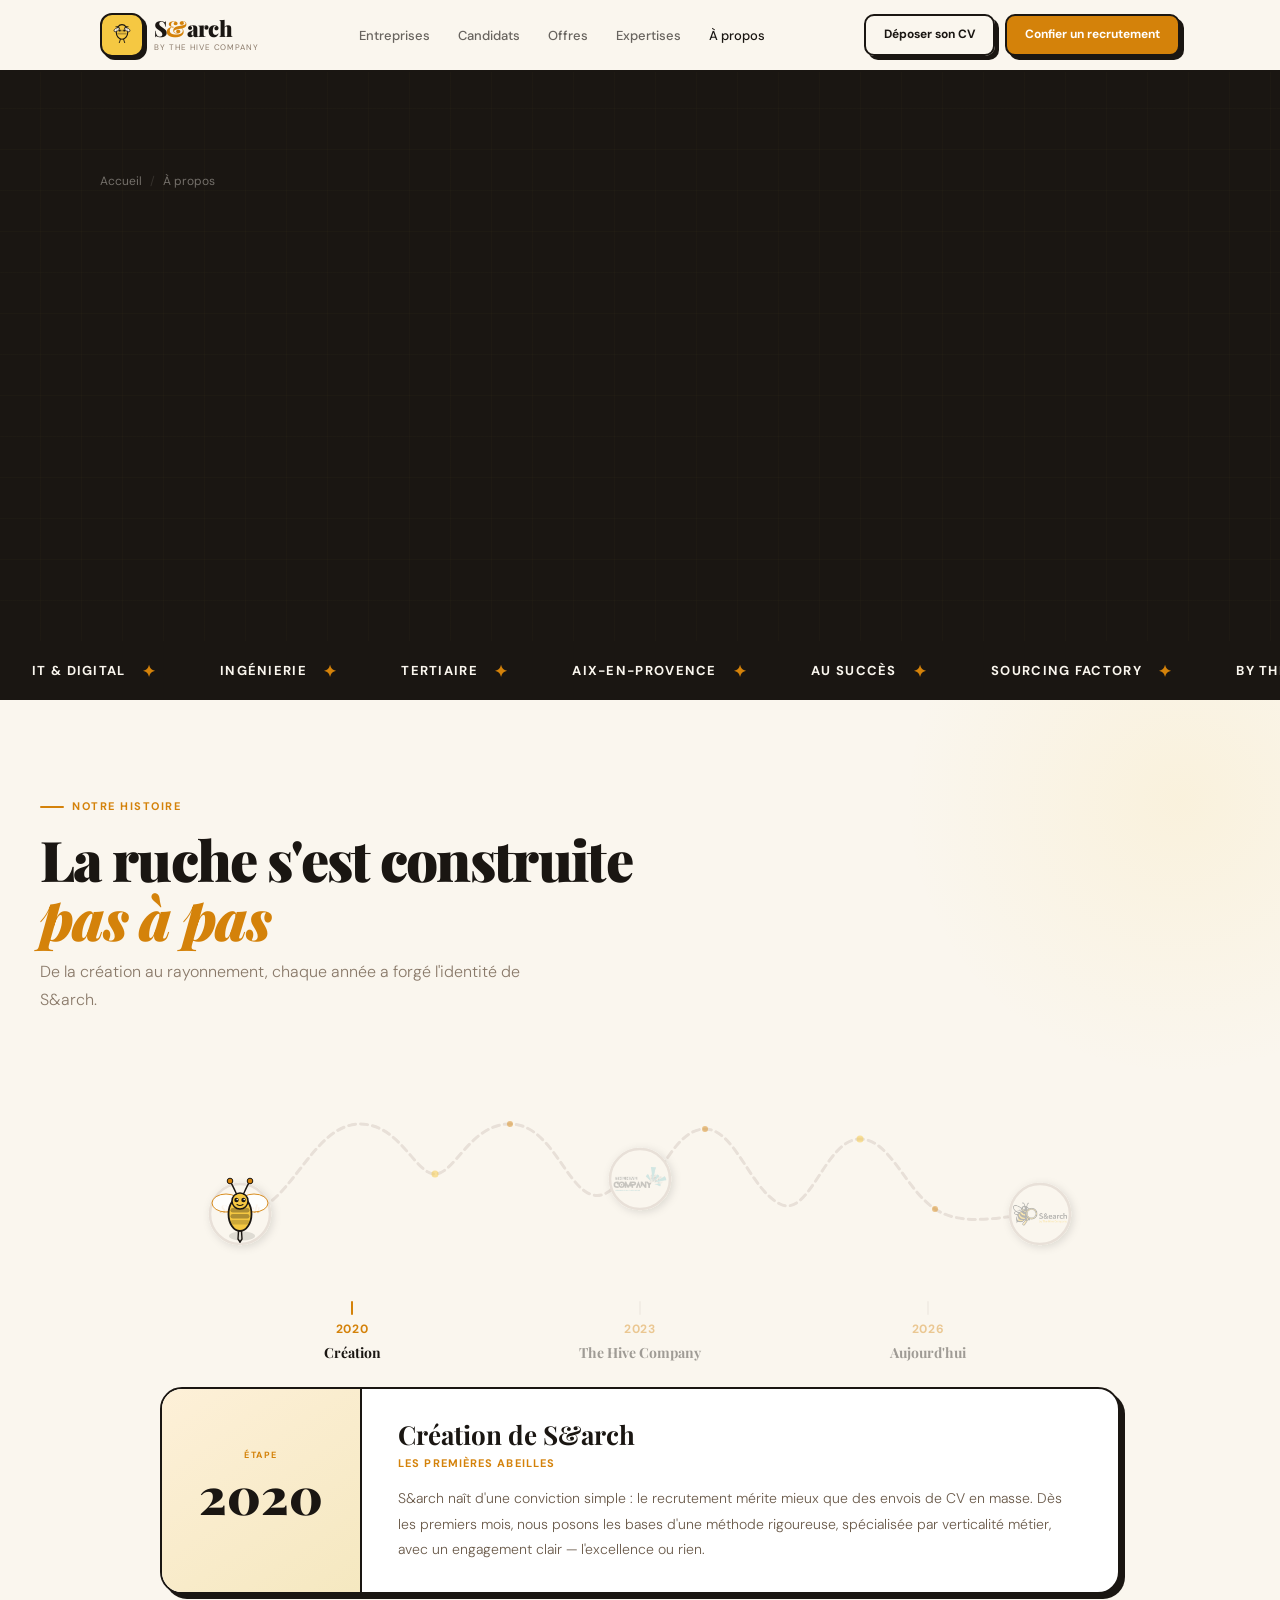
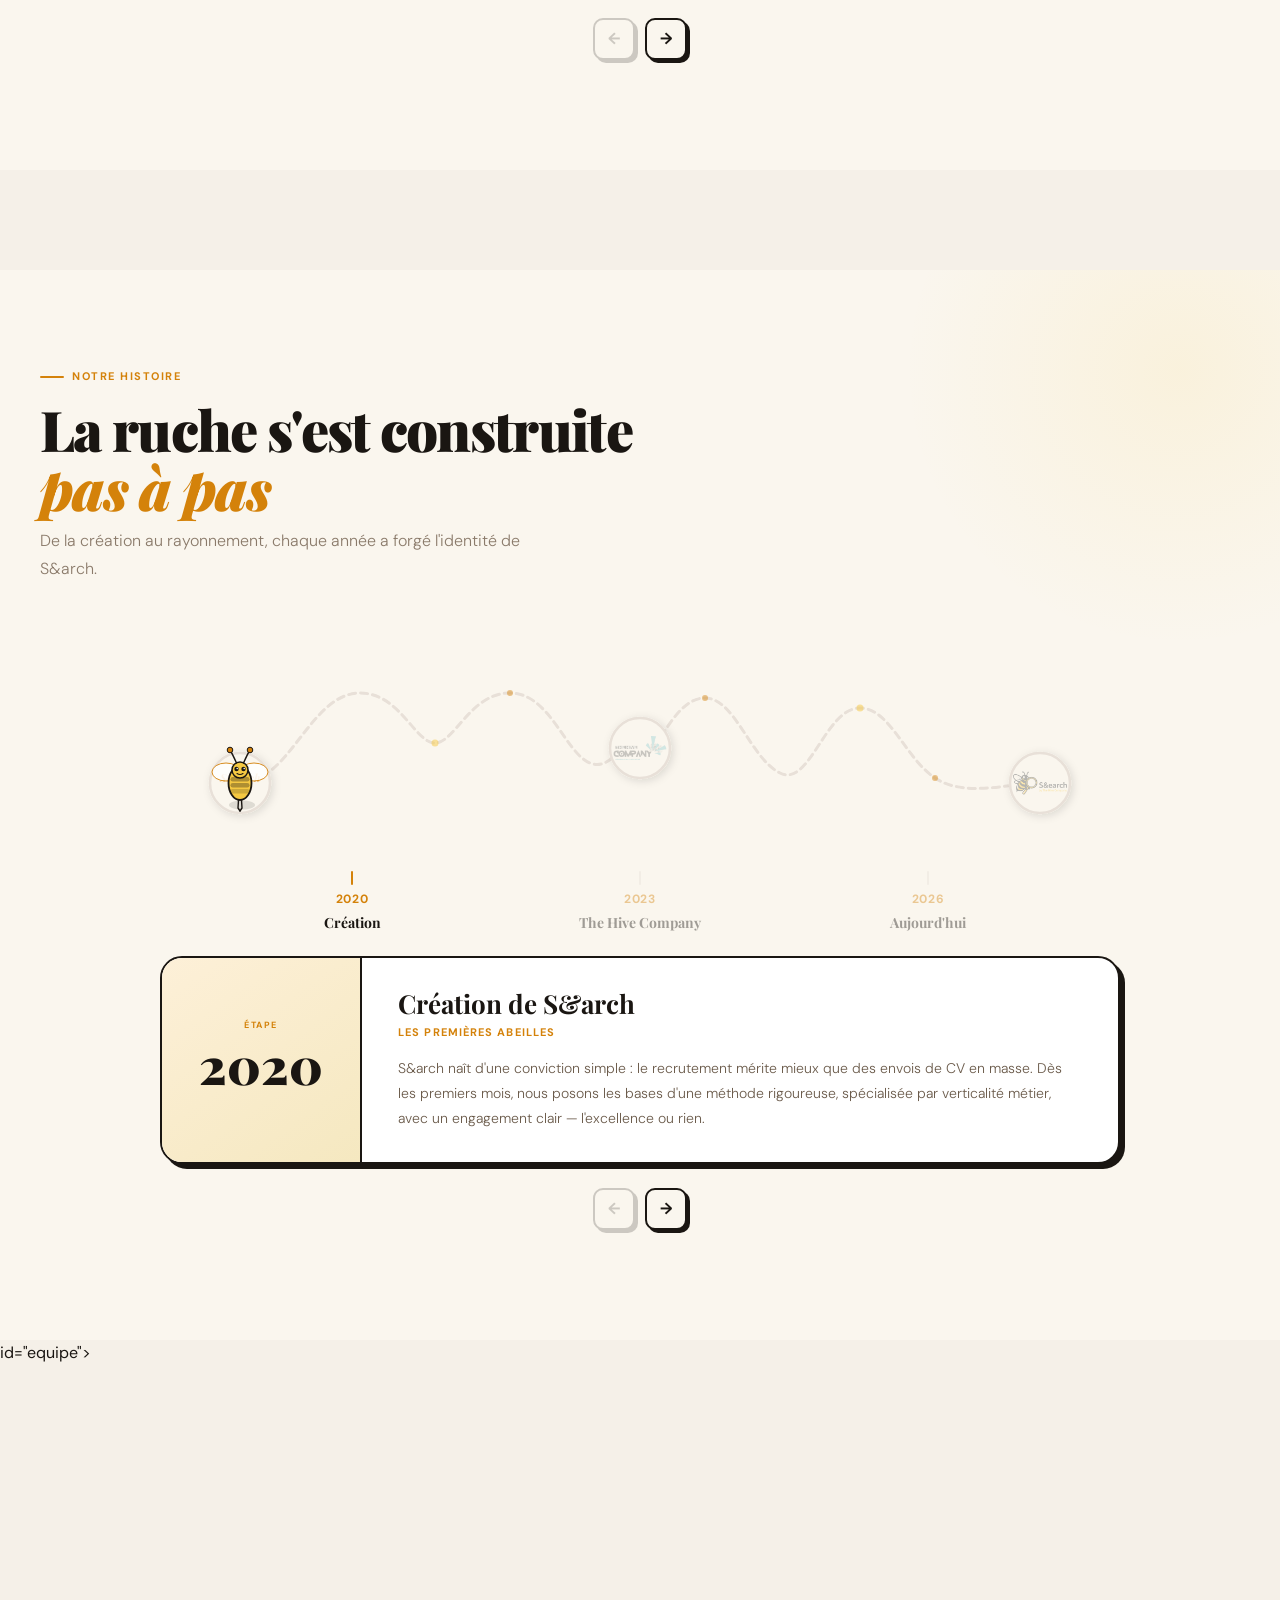
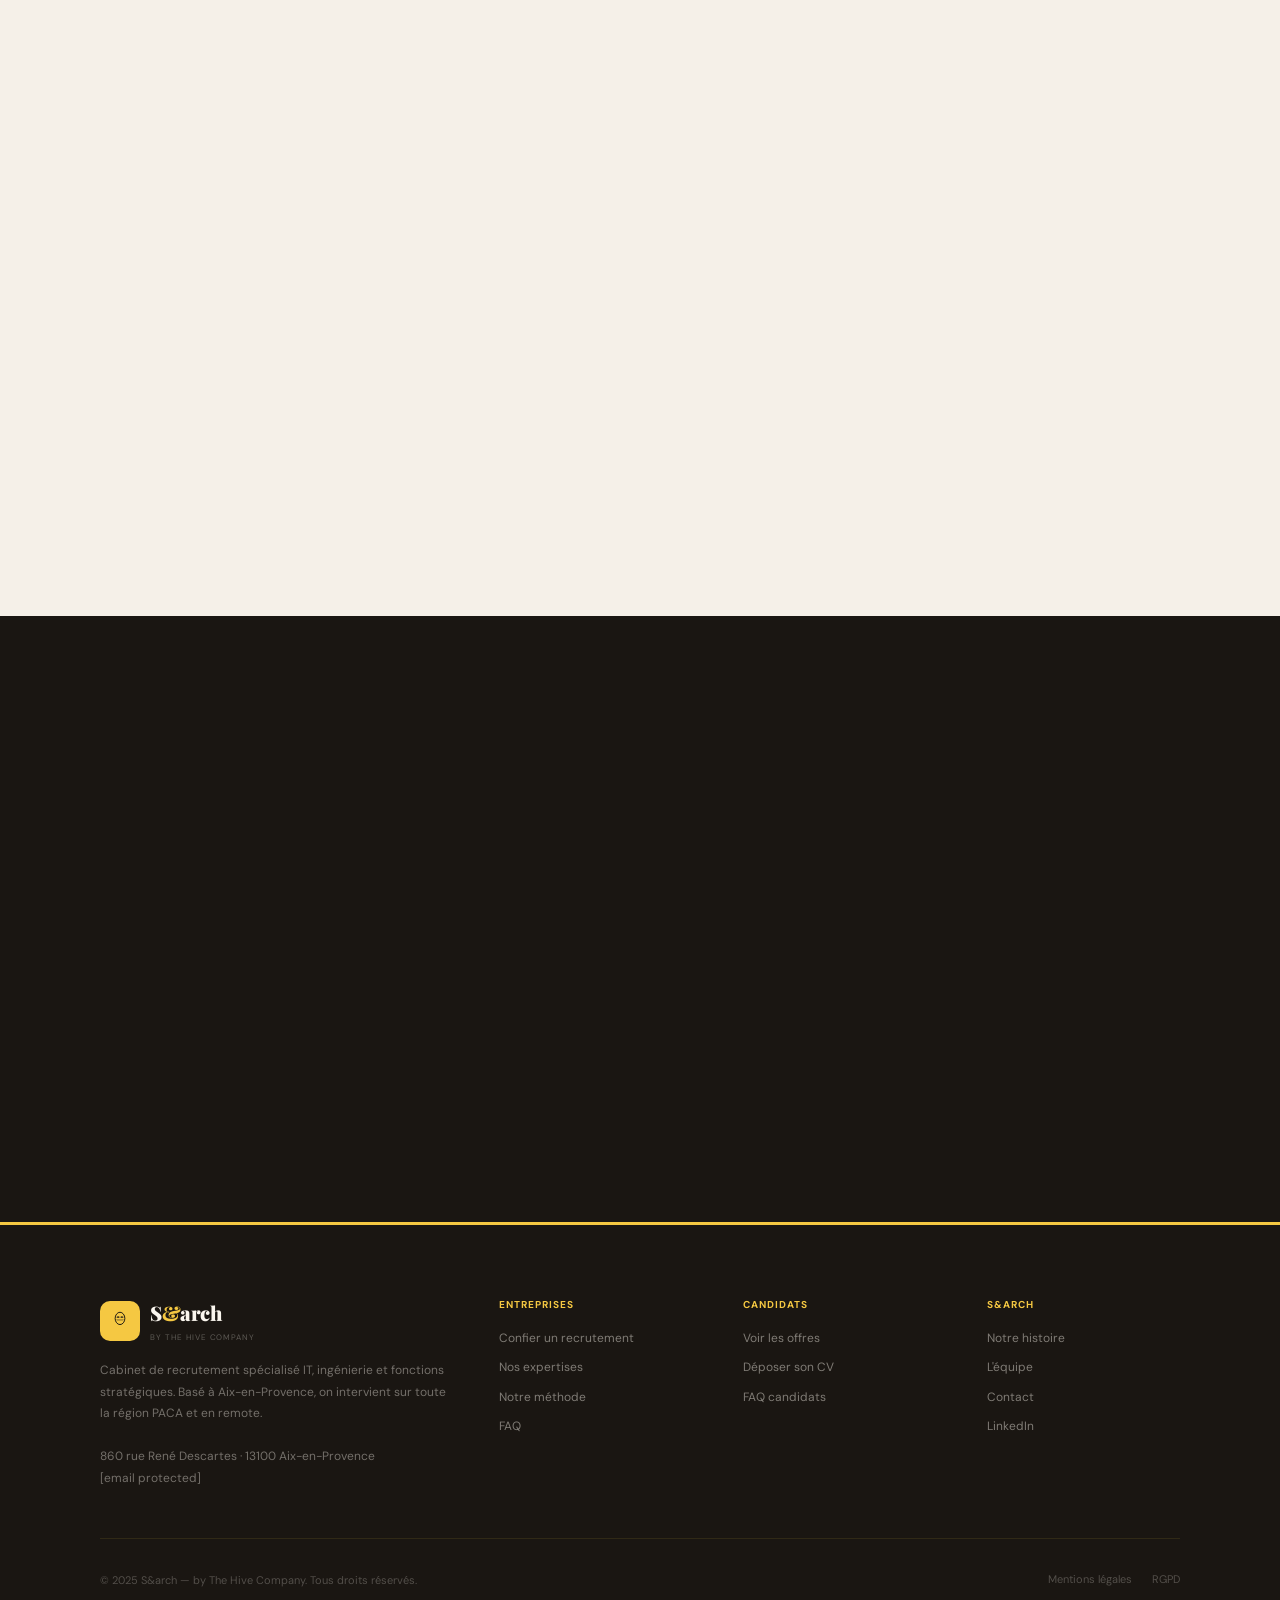
==== commit 4e400412: "Reborn 3 avec Abeille" ====
--- a/a-propos.html
+++ b/a-propos.html
@@ -158,6 +158,156 @@
   .si-name{font-size:12px}
 }
 
+
+/* TIMELINE TL */
+
+*{box-sizing:border-box;margin:0;padding:0}
+body{font-family:"DM Sans",sans-serif;background:#FAF6EE;overflow-x:hidden}
+
+.tl{
+  padding:90px 40px 110px;
+  position:relative;overflow:hidden;
+  background:#FAF6EE;
+}
+.tl::before{
+  content:"";position:absolute;
+  top:-200px;right:-200px;
+  width:600px;height:600px;
+  background:radial-gradient(circle,rgba(245,200,66,.1) 0%,transparent 65%);
+  pointer-events:none;
+}
+
+/* HEADER */
+.eyebrow{
+  display:inline-flex;align-items:center;gap:8px;
+  font-size:11px;font-weight:700;text-transform:uppercase;letter-spacing:.14em;
+  color:#D4820A;margin-bottom:14px;
+}
+.eyebrow::before{content:"";width:24px;height:2px;background:#D4820A;border-radius:2px;display:inline-block}
+.ttl{
+  font-family:"Playfair Display",serif;
+  font-size:clamp(36px,5vw,56px);font-weight:900;
+  letter-spacing:-.03em;line-height:1.05;
+  color:#1A1612;margin-bottom:10px;
+}
+.ttl em{color:#D4820A;font-style:italic}
+.tsub{
+  font-size:16px;color:#8A7A6A;font-weight:300;
+  max-width:480px;line-height:1.75;margin-bottom:60px;
+}
+
+/* SVG */
+.svgwrap{position:relative;max-width:960px;margin:0 auto}
+#svg{width:100%;overflow:visible}
+
+/* Abeille */
+@keyframes wingL{0%,100%{transform:rotate(-20deg) scaleY(1)}50%{transform:rotate(-35deg) scaleY(.6)}}
+@keyframes wingR{0%,100%{transform:rotate(20deg) scaleY(1)}50%{transform:rotate(35deg) scaleY(.6)}}
+@keyframes trailFade{0%{opacity:.85;r:4}100%{opacity:0;r:.5}}
+@keyframes nodeRing{0%,100%{r:40;opacity:.12}50%{r:50;opacity:.04}}
+.wL{transform-origin:-13px -10px;animation:wingL .13s ease-in-out infinite alternate}
+.wR{transform-origin:13px -10px;animation:wingR .13s ease-in-out infinite alternate}
+.trail-dot{animation:trailFade .85s ease-out forwards}
+.npulse{animation:nodeRing 2.2s ease-in-out infinite}
+
+/* STEP INDICATORS — ligne sous le SVG, remplace les 3 cartes */
+.step-indicators{
+  display:flex;justify-content:space-between;
+  max-width:960px;margin:10px auto 0;
+  padding:0 48px;
+}
+.step-ind{
+  display:flex;flex-direction:column;align-items:center;gap:5px;
+  cursor:pointer;opacity:.4;transition:opacity .3s;
+  flex:1;
+}
+.step-ind:hover{opacity:.7}
+.step-ind.active{opacity:1}
+.step-ind.passed{opacity:.65}
+.si-year{
+  font-size:12px;font-weight:700;letter-spacing:.06em;
+  color:#D4820A;
+}
+.si-name{
+  font-family:"Playfair Display",serif;
+  font-size:14px;font-weight:700;color:#1A1612;
+  text-align:center;line-height:1.3;
+}
+.si-line{width:2px;height:14px;background:#E8E0D8;border-radius:2px;transition:background .3s}
+.step-ind.active .si-line,.step-ind.passed .si-line{background:#D4820A}
+
+/* DETAIL PANEL */
+.detail-wrap{max-width:960px;margin:24px auto 0}
+.detail-panel{
+  background:#fff;
+  border:2px solid #1A1612;
+  border-radius:22px;
+  overflow:hidden;
+  display:grid;
+  grid-template-columns:200px 1fr;
+  min-height:200px;
+  box-shadow:5px 5px 0 #1A1612;
+  opacity:0;transform:translateY(12px);
+  transition:opacity .4s,transform .4s;
+}
+.detail-panel.show{opacity:1;transform:translateY(0)}
+
+.dp-left{
+  display:flex;flex-direction:column;
+  align-items:center;justify-content:center;
+  padding:28px 18px;
+  border-right:2px solid #1A1612;
+  background:linear-gradient(145deg,#FDF0D8,#F5E8C0);
+  text-align:center;position:relative;
+}
+.dp-step{font-size:9px;font-weight:700;text-transform:uppercase;letter-spacing:.18em;color:#D4820A;margin-bottom:8px}
+.dp-year{
+  font-family:"Playfair Display",serif;
+  font-size:50px;font-weight:900;color:#1A1612;line-height:1;
+  margin-bottom:12px;
+}
+.dp-logo-wrap{
+  opacity:0;transform:scale(.85);
+  transition:opacity .5s .15s,transform .5s .15s;
+  display:none;
+}
+.detail-panel.show .dp-logo-wrap.visible{opacity:1;transform:scale(1)}
+
+.dp-right{padding:30px 36px;display:flex;flex-direction:column;justify-content:center}
+.dp-title{
+  font-family:"Playfair Display",serif;
+  font-size:clamp(18px,2.5vw,26px);font-weight:700;
+  color:#1A1612;margin-bottom:5px;line-height:1.2;
+}
+.dp-sub{
+  font-size:11px;font-weight:700;text-transform:uppercase;letter-spacing:.1em;
+  color:#D4820A;margin-bottom:14px;
+}
+.dp-text{font-size:14px;color:#6A5A4A;line-height:1.8;font-weight:300}
+
+/* NAV */
+.nav-row{display:flex;justify-content:center;gap:10px;margin-top:24px}
+.nbtn{
+  width:42px;height:42px;border-radius:10px;
+  border:2px solid #1A1612;background:#FAF6EE;
+  display:flex;align-items:center;justify-content:center;
+  cursor:pointer;font-size:16px;font-weight:700;color:#1A1612;
+  box-shadow:3px 3px 0 #1A1612;
+  transition:all .15s;
+}
+.nbtn:hover:not(:disabled){transform:translate(-1px,-1px);box-shadow:4px 4px 0 #1A1612;background:#FDF0D8}
+.nbtn:disabled{opacity:.2;cursor:not-allowed;transform:none;box-shadow:3px 3px 0 #1A1612}
+
+@media(max-width:768px){
+  .tl{padding:50px 20px 70px}
+  .detail-panel{grid-template-columns:1fr}
+  .dp-left{border-right:none;border-bottom:2px solid #1A1612;padding:18px 16px;flex-direction:row;gap:14px;justify-content:flex-start;text-align:left}
+  .dp-year{font-size:36px;margin-bottom:0}
+  .step-indicators{padding:0 10px}
+  .si-name{font-size:12px}
+}
+
+/* FIN TIMELINE */
 </style>
 </head>
 <body><nav class="nav">
@@ -385,7 +535,168 @@
 </section>
 
 <!-- ÉQUIPE -->
-<section class="section section--cream-dark" id="equipe">
+<section class="section section--cream-dark" 
+<!-- TIMELINE ABEILLE -->
+<section class="tl">
+
+  <div class="eyebrow">Notre histoire</div>
+  <h2 class="ttl">La ruche s'est construite<br><em>pas à pas</em></h2>
+  <p class="tsub">De la création au rayonnement, chaque année a forgé l'identité de S&arch.</p>
+
+  <!-- SVG vol abeille -->
+  <div class="svgwrap">
+    <svg id="svg" viewBox="0 0 960 210" xmlns="http://www.w3.org/2000/svg">
+      <defs>
+        <linearGradient id="lineGrad" x1="0%" y1="0%" x2="100%" y2="0%">
+          <stop offset="0%" stop-color="#F5C842"/>
+          <stop offset="100%" stop-color="#D4820A"/>
+        </linearGradient>
+        <radialGradient id="activeGrad" cx="50%" cy="50%" r="50%">
+          <stop offset="0%" stop-color="#D4820A" stop-opacity=".2"/>
+          <stop offset="100%" stop-color="#D4820A" stop-opacity="0"/>
+        </radialGradient>
+        <clipPath id="pClip">
+          <rect id="clipR" x="0" y="0" width="0" height="210"/>
+        </clipPath>
+        <filter id="softShadow" x="-30%" y="-30%" width="160%" height="160%">
+          <feDropShadow dx="2" dy="2" stdDeviation="4" flood-color="rgba(26,22,18,.12)"/>
+        </filter>
+      </defs>
+
+      <!-- Chemin ghost -->
+      <path id="pathGhost"
+        d="M 80 140 C 130 140, 150 50, 200 50 C 240 50, 255 100, 275 100
+           C 295 100, 310 50, 350 50 C 390 50, 405 110, 430 120
+           C 455 130, 465 85, 480 105 C 495 125, 510 55, 545 55
+           C 575 55, 590 115, 620 130 C 650 145, 665 65, 700 65
+           C 730 65, 745 115, 775 135 C 805 155, 850 140, 880 140"
+        fill="none" stroke="#E8E0D8" stroke-width="3"
+        stroke-dasharray="7 5" stroke-linecap="round"/>
+
+      <!-- Chemin actif -->
+      <path d="M 80 140 C 130 140, 150 50, 200 50 C 240 50, 255 100, 275 100
+               C 295 100, 310 50, 350 50 C 390 50, 405 110, 430 120
+               C 455 130, 465 85, 480 105 C 495 125, 510 55, 545 55
+               C 575 55, 590 115, 620 130 C 650 145, 665 65, 700 65
+               C 730 65, 745 115, 775 135 C 805 155, 850 140, 880 140"
+        fill="none" stroke="url(#lineGrad)" stroke-width="4"
+        stroke-linecap="round" clip-path="url(#pClip)"/>
+
+      <!-- Ornements -->
+      <circle cx="275" cy="100" r="3.5" fill="#F5C842" opacity=".5"/>
+      <circle cx="350" cy="50" r="3" fill="#D4820A" opacity=".45"/>
+      <circle cx="480" cy="105" r="3.5" fill="#F5C842" opacity=".5"/>
+      <circle cx="545" cy="55" r="3" fill="#D4820A" opacity=".45"/>
+      <circle cx="700" cy="65" r="3.5" fill="#F5C842" opacity=".5"/>
+      <circle cx="775" cy="135" r="3" fill="#D4820A" opacity=".45"/>
+
+      <!-- NODE 0 — 2020 x=80 y=140 -->
+      <g id="n0" onclick="goTo(0)" style="cursor:pointer">
+        <circle class="npulse" id="np0" cx="80" cy="140" r="40" fill="url(#activeGrad)" opacity="0"/>
+        <circle id="nr0" cx="80" cy="140" r="30" fill="#FAF6EE" stroke="#E8E0D8" stroke-width="2.5" filter="url(#softShadow)"/>
+        <text id="ni0" x="80" y="139" text-anchor="middle"
+          font-family="Playfair Display, Georgia, serif"
+          font-size="11" font-weight="700" font-style="italic"
+          fill="#D4820A" opacity=".45" letter-spacing="0.5">S&amp;arch</text>
+      </g>
+
+      <!-- NODE 1 — 2023 x=480 y=105 -->
+      <g id="n1" onclick="goTo(1)" style="cursor:pointer">
+        <circle class="npulse" id="np1" cx="480" cy="105" r="40" fill="url(#activeGrad)" opacity="0"/>
+        <circle id="nr1" cx="480" cy="105" r="30" fill="#FAF6EE" stroke="#E8E0D8" stroke-width="2.5" filter="url(#softShadow)"/>
+        <image id="ni1" href="[data-uri]"
+          x="448" y="93" width="64" height="24" opacity=".3"/>
+      </g>
+
+      <!-- NODE 2 — 2026 x=880 y=140 -->
+      <g id="n2" onclick="goTo(2)" style="cursor:pointer">
+        <circle class="npulse" id="np2" cx="880" cy="140" r="40" fill="url(#activeGrad)" opacity="0"/>
+        <circle id="nr2" cx="880" cy="140" r="30" fill="#FAF6EE" stroke="#E8E0D8" stroke-width="2.5" filter="url(#softShadow)"/>
+        <image id="ni2" href="[data-uri]"
+          x="853" y="127" width="54" height="26" opacity=".3"/>
+      </g>
+
+      <!-- Trail -->
+      <g id="trail"></g>
+
+      <!-- ABEILLE -->
+      <g id="bee" transform="translate(80,140)">
+        <ellipse cx="2" cy="22" rx="13" ry="4.5" fill="rgba(26,22,18,.12)"/>
+        <g class="wL"><ellipse cx="-14" cy="-11" rx="14" ry="9" fill="rgba(255,255,255,.82)" stroke="#D4820A" stroke-width=".9"/></g>
+        <g class="wR"><ellipse cx="14" cy="-11" rx="14" ry="9" fill="rgba(255,255,255,.82)" stroke="#D4820A" stroke-width=".9"/></g>
+        <ellipse cx="0" cy="0" rx="11.5" ry="17" fill="#F5C842" stroke="#1A1612" stroke-width="1.8"/>
+        <rect x="-9.5" y="-6" width="19" height="4.5" rx="2.2" fill="#1A1612" opacity=".32"/>
+        <rect x="-9.5" y="0" width="19" height="4.5" rx="2.2" fill="#1A1612" opacity=".32"/>
+        <rect x="-9.5" y="6" width="19" height="4.5" rx="2.2" fill="#1A1612" opacity=".18"/>
+        <circle cx="0" cy="-13" r="8" fill="#F5C842" stroke="#1A1612" stroke-width="1.5"/>
+        <circle cx="-3.5" cy="-14" r="2.2" fill="#1A1612"/>
+        <circle cx="3.5" cy="-14" r="2.2" fill="#1A1612"/>
+        <circle cx="-2.8" cy="-14.5" r=".75" fill="#fff"/>
+        <circle cx="4.2" cy="-14.5" r=".75" fill="#fff"/>
+        <path d="M -3 -9.5 Q 0 -7.5 3 -9.5" stroke="#1A1612" stroke-width="1.1" fill="none" stroke-linecap="round"/>
+        <path d="M -3.5 -20 Q -8 -30 -10 -33" stroke="#1A1612" stroke-width="1.4" stroke-linecap="round" fill="none"/>
+        <path d="M 3.5 -20 Q 8 -30 10 -33" stroke="#1A1612" stroke-width="1.4" stroke-linecap="round" fill="none"/>
+        <circle cx="-10" cy="-33" r="2.8" fill="#D4820A" stroke="#1A1612" stroke-width="1"/>
+        <circle cx="10" cy="-33" r="2.8" fill="#D4820A" stroke="#1A1612" stroke-width="1"/>
+        <path d="M -1.5 17 L -2 25 L 0 28" stroke="#1A1612" stroke-width="1.4" stroke-linecap="round" fill="none"/>
+        <path d="M 1.5 17 L 2 25 L 0 28" stroke="#1A1612" stroke-width="1.4" stroke-linecap="round" fill="none"/>
+        <circle id="bPulse" cx="0" cy="0" r="20" fill="none" stroke="#F5C842" stroke-width="3" opacity="0"/>
+      </g>
+    </svg>
+  </div>
+
+  <!-- STEP INDICATORS — minimalistes, remplacent les 3 cartes -->
+  <div class="step-indicators">
+    <div class="step-ind active" id="si0" onclick="goTo(0)">
+      <div class="si-line"></div>
+      <div class="si-year">2020</div>
+      <div class="si-name">Création</div>
+    </div>
+    <div class="step-ind" id="si1" onclick="goTo(1)">
+      <div class="si-line"></div>
+      <div class="si-year">2023</div>
+      <div class="si-name">The Hive Company</div>
+    </div>
+    <div class="step-ind" id="si2" onclick="goTo(2)">
+      <div class="si-line"></div>
+      <div class="si-year">2026</div>
+      <div class="si-name">Aujourd'hui</div>
+    </div>
+  </div>
+
+  <!-- DETAIL PANEL -->
+  <div class="detail-wrap">
+    <div class="detail-panel show" id="panel">
+      <div class="dp-left">
+        <div class="dp-step">Étape</div>
+        <div class="dp-year" id="dpYear">2020</div>
+        <div class="dp-logo-wrap" id="dpLogoText" style="text-align:center;display:none">
+          <div style="font-family:'Playfair Display',Georgia,serif;font-size:26px;font-weight:900;font-style:italic;color:#1A1612;letter-spacing:-.02em;line-height:1.1">S<span style="color:#D4820A">&amp;</span>arch</div>
+          <div style="font-size:8px;text-transform:uppercase;letter-spacing:.14em;color:#D4820A;font-weight:700;margin-top:5px">Cabinet de recrutement</div>
+        </div>
+        <div class="dp-logo-wrap visible" id="dpLogoSarch">
+          <img src="[data-uri]" alt="S&arch" width="110">
+        </div>
+        <div class="dp-logo-wrap" id="dpLogoHive">
+          <img src="[data-uri]" alt="The Hive Company" width="120">
+        </div>
+      </div>
+      <div class="dp-right">
+        <div class="dp-title" id="dpTitle">Création de S&arch</div>
+        <div class="dp-sub" id="dpSub">Les premières abeilles</div>
+        <div class="dp-text" id="dpText">S&arch naît d'une conviction simple : le recrutement mérite mieux que des envois de CV en masse. Dès les premiers mois, nous posons les bases d'une méthode rigoureuse, spécialisée par verticalité métier, avec un engagement clair — l'excellence ou rien.</div>
+      </div>
+    </div>
+  </div>
+
+  <div class="nav-row">
+    <button class="nbtn" id="bPrev" onclick="prev()" disabled>←</button>
+    <button class="nbtn" id="bNext" onclick="next()">→</button>
+  </div>
+
+</section>
+<!-- FIN TIMELINE -->
+id="equipe">
   <div class="container">
     <div class="reveal" style="margin-bottom:48px">
       <div class="eyebrow">L'équipe</div>
@@ -461,7 +772,7 @@
           <div class="footer__bee"><svg width="22" height="22" viewBox="0 0 34 34" fill="none"><ellipse cx="17" cy="13" rx="7.5" ry="9.5" fill="#F5C842" stroke="#1A1612" stroke-width="1.5"/><rect x="11" y="10" width="12" height="2.5" rx="1.25" fill="#1A1612" opacity="0.3"/><rect x="11" y="14" width="12" height="2.5" rx="1.25" fill="#1A1612" opacity="0.3"/><circle cx="14" cy="11" r="1.3" fill="#1A1612"/><circle cx="20" cy="11" r="1.3" fill="#1A1612"/></svg></div>
           <div><div class="footer__brand-name">S<span>&amp;</span>arch</div><span class="footer__brand-sub">by The Hive Company</span></div>
         </div>
-        <p class="footer__desc">Cabinet de recrutement spécialisé IT, ingénierie et fonctions stratégiques. Basé à Aix-en-Provence, on intervient sur toute la région PACA et en remote.<br><br>860 rue René Descartes · 13100 Aix-en-Provence<br>contact@search-hive.fr</p>
+        <p class="footer__desc">Cabinet de recrutement spécialisé IT, ingénierie et fonctions stratégiques. Basé à Aix-en-Provence, on intervient sur toute la région PACA et en remote.<br><br>860 rue René Descartes · 13100 Aix-en-Provence<br><a href="/cdn-cgi/l/email-protection" class="__cf_email__" data-cfemail="0c6f6362786d6f784c7f696d7e6f642164657a69226a7e">[email&#160;protected]</a></p>
       </div>
       <div class="footer__col"><h5>Entreprises</h5><a href="contact.html">Confier un recrutement</a><a href="expertises.html">Nos expertises</a><a href="entreprises.html">Notre méthode</a><a href="entreprises.html#faq">FAQ</a></div>
       <div class="footer__col"><h5>Candidats</h5><a href="offres.html">Voir les offres</a><a href="candidats.html">Déposer son CV</a><a href="candidats.html#faq">FAQ candidats</a></div>
@@ -474,7 +785,7 @@
   </div>
 </footer>
 
-<script>
+<script data-cfasync="false" src="/cdn-cgi/scripts/5c5dd728/cloudflare-static/email-decode.min.js"></script><script>
 
 function toggleMenu(){document.getElementById('mobileMenu').classList.toggle('open')}
 window.addEventListener('scroll',()=>{document.querySelector('.nav').classList.toggle('scrolled',window.scrollY>40)});
@@ -608,12 +919,4 @@
   const _H=document.getElementById("dpLogoHive");
   if(_T){_T.style.display="block";_T.classList.add("visible");}
   if(_S){_S.style.display="none";_S.classList.remove("visible");}
-  if(_H){_H.style.display="none";_H.classList.remove("visible");}
-},80);
-const p0=ptAt(0);
-bee.setAttribute("transform",`translate(${p0.x},${p0.y})`);
-clipR.setAttribute("width",p0.x+5);
-setTimeout(pulse,600);
-
-</script>
-</body></html>+  
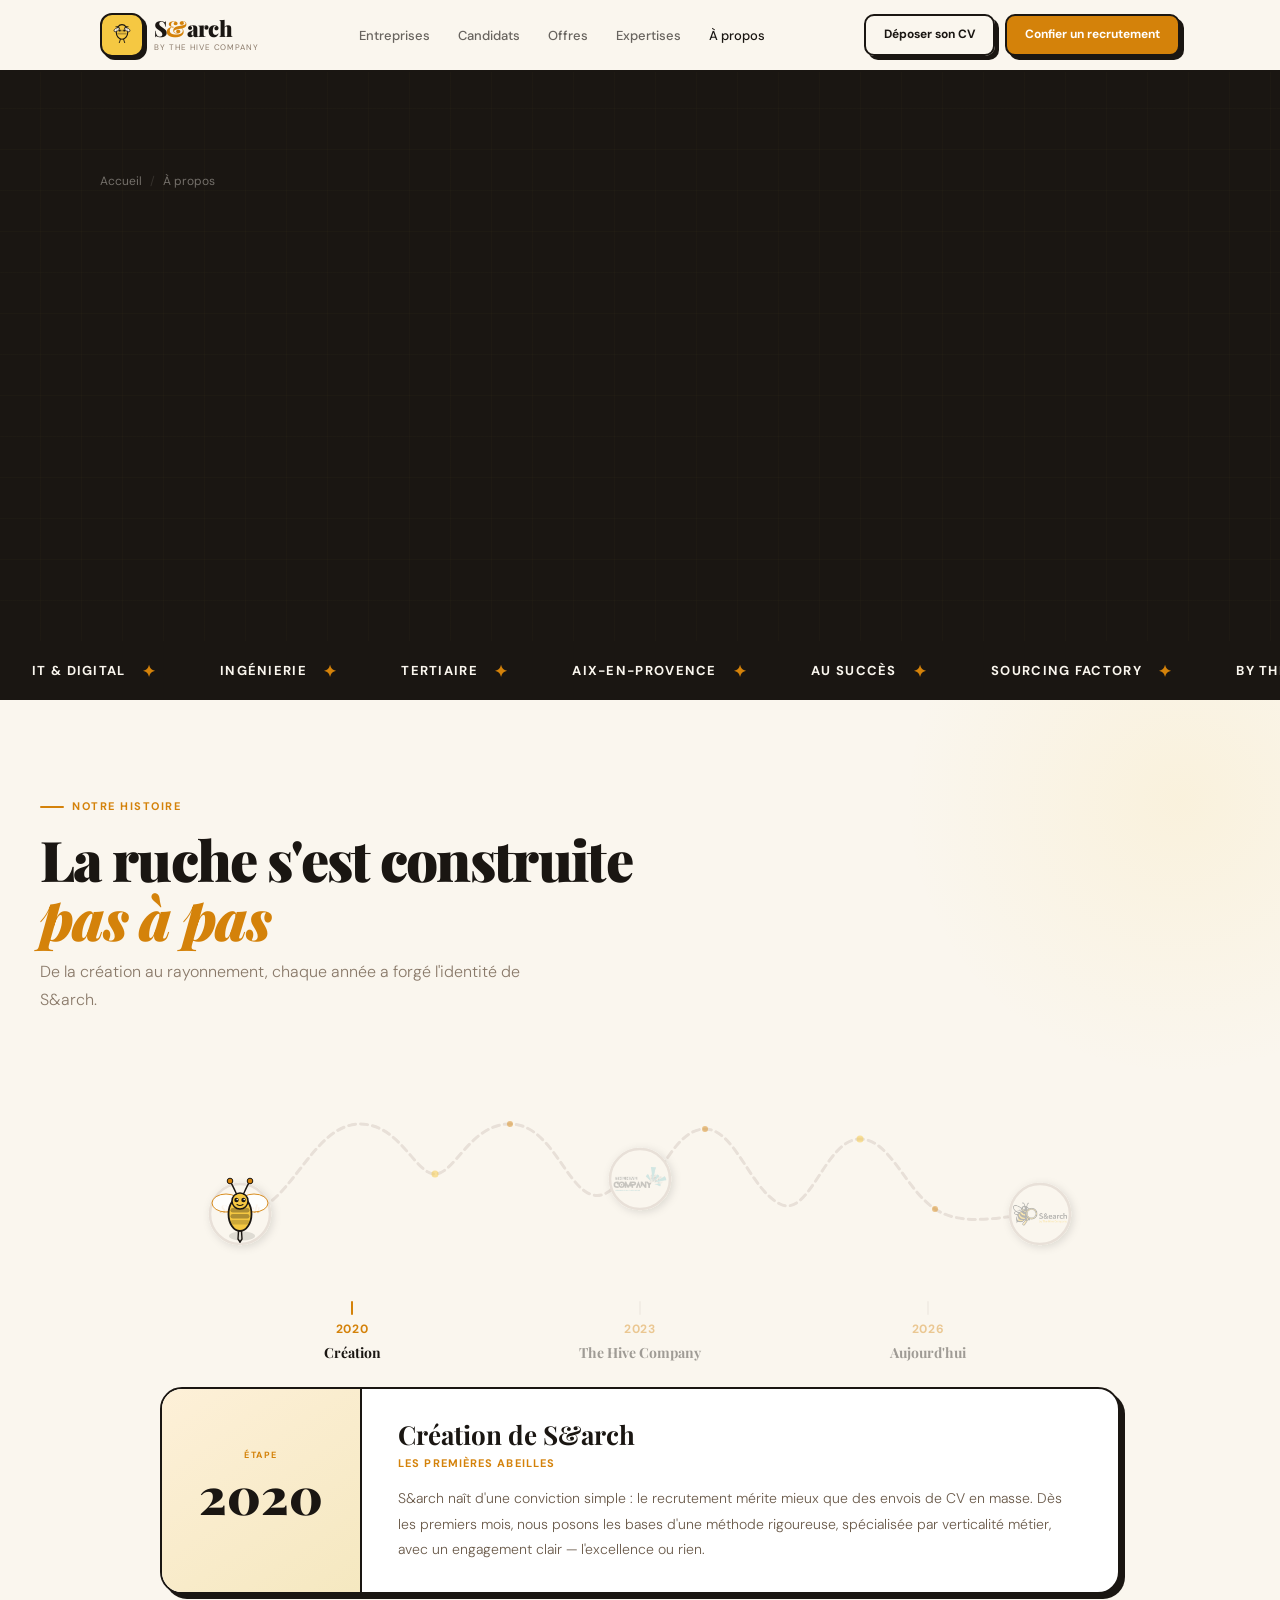
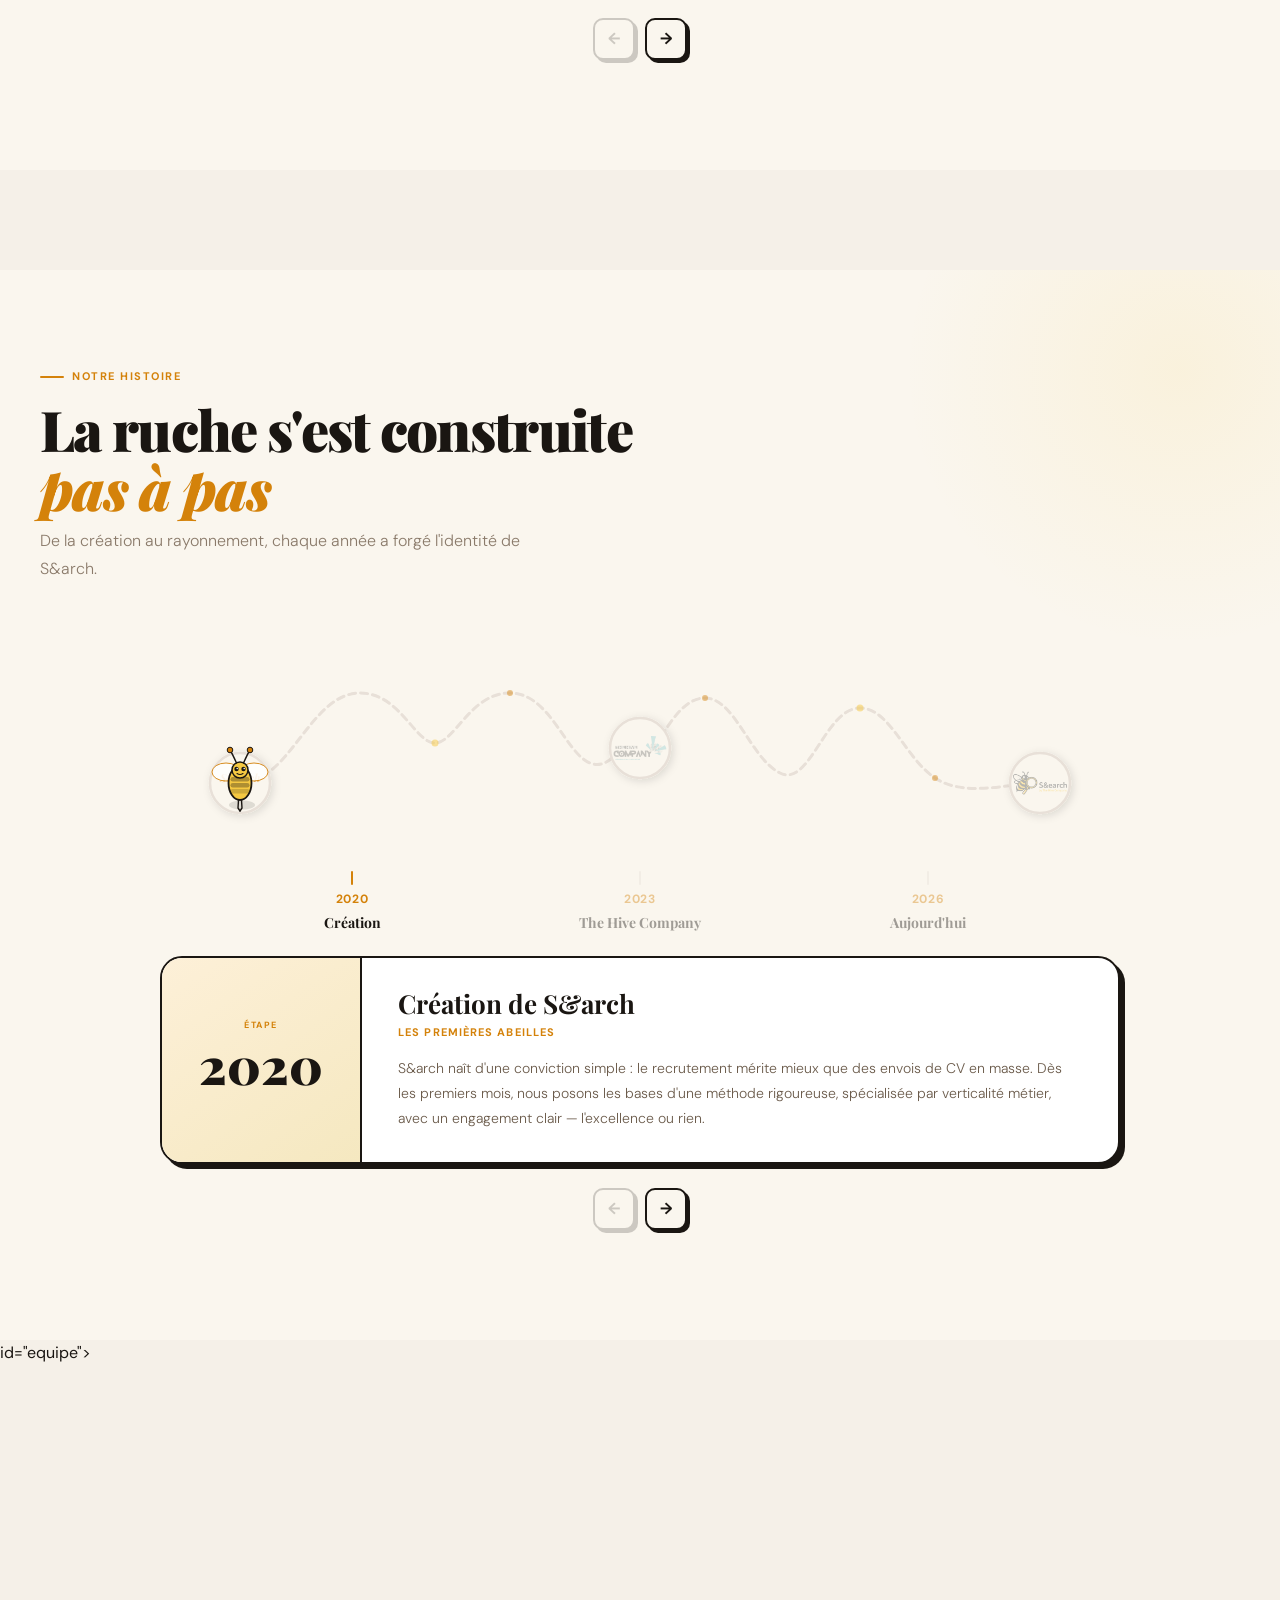
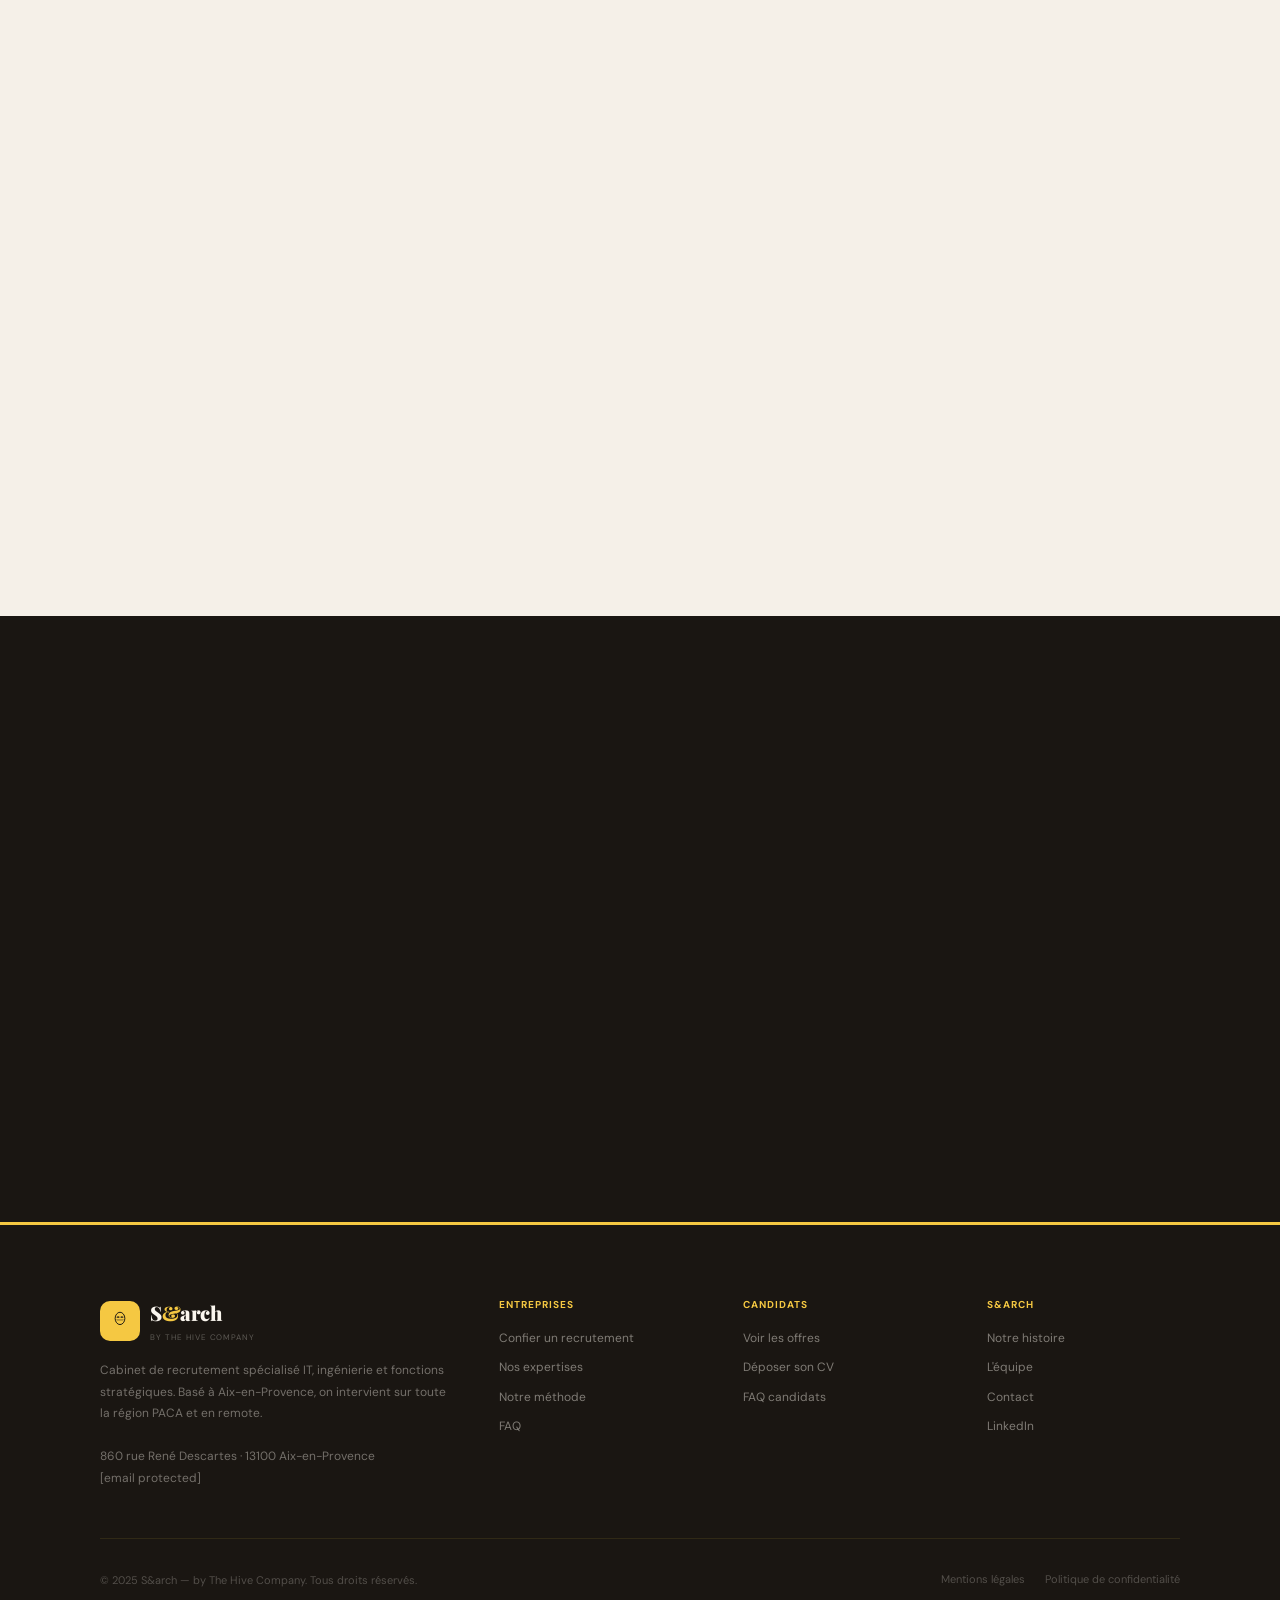
==== commit 1e7294e9: "With Game 2" ====
--- a/a-propos.html
+++ b/a-propos.html
@@ -704,31 +704,31 @@
     </div>
     <div class="grid-3">
       <div class="card reveal" style="text-align:center">
-        <div style="width:80px;height:80px;border-radius:50%;background:var(--honey-pale);border:2px solid var(--black);display:flex;align-items:center;justify-content:center;font-family:'Playfair Display',serif;font-size:28px;font-weight:700;color:var(--honey);margin:0 auto 16px;box-shadow:3px 3px 0 var(--black)">L</div>
+        <div style="width:80px;height:80px;border-radius:50%;margin:0 auto 16px;overflow:hidden;border:2px solid var(--black);box-shadow:3px 3px 0 var(--black)"><svg width="80" height="80" viewBox="0 0 100 100" xmlns="http://www.w3.org/2000/svg"><circle cx="50" cy="50" r="48" fill="#FDF0D8" stroke="#1A1612" stroke-width="3"/><ellipse cx="50" cy="63" rx="18" ry="20" fill="#F5C842" stroke="#1A1612" stroke-width="2"/><rect x="34" y="58" width="32" height="5" rx="2" fill="#1A1612" opacity="0.28"/><rect x="34" y="65" width="32" height="5" rx="2" fill="#1A1612" opacity="0.28"/><ellipse cx="29" cy="55" rx="11" ry="6" fill="rgba(255,255,255,.75)" stroke="#D4820A" stroke-width="1.5" transform="rotate(-20 29 55)"/><ellipse cx="71" cy="55" rx="11" ry="6" fill="rgba(255,255,255,.75)" stroke="#D4820A" stroke-width="1.5" transform="rotate(20 71 55)"/><circle cx="50" cy="36" r="18" fill="#FFECD2" stroke="#1A1612" stroke-width="2"/><ellipse cx="50" cy="22" rx="26" ry="14" fill="#3A1800"/><path d="M26 30 Q22 55 26 70" stroke="#3A1800" stroke-width="7" stroke-linecap="round" fill="none"/><path d="M74 30 Q78 55 74 70" stroke="#3A1800" stroke-width="7" stroke-linecap="round" fill="none"/><circle cx="43" cy="34" r="3" fill="#1A1612"/><circle cx="57" cy="34" r="3" fill="#1A1612"/><circle cx="44.2" cy="32.8" r="1.1" fill="white"/><circle cx="58.2" cy="32.8" r="1.1" fill="white"/><path d="M43 43 Q50 49 57 43" stroke="#1A1612" stroke-width="1.8" fill="none" stroke-linecap="round"/><line x1="44" y1="20" x2="37" y2="11" stroke="#D4820A" stroke-width="2" stroke-linecap="round"/><line x1="56" y1="20" x2="63" y2="11" stroke="#D4820A" stroke-width="2" stroke-linecap="round"/><circle cx="36" cy="10" r="3" fill="#D4820A"/><circle cx="64" cy="10" r="3" fill="#D4820A"/></svg></div>
         <h3 style="font-size:20px;margin-bottom:4px">Léa</h3>
         <div style="font-size:11px;font-weight:700;text-transform:uppercase;letter-spacing:.08em;color:var(--honey);margin-bottom:12px">Direction</div>
         <p style="font-size:13px;color:var(--gray);line-height:1.7">Bio à compléter — 2-3 lignes sur l'expertise et la vision de Léa.</p>
       </div>
       <div class="card reveal reveal-delay-1" style="text-align:center">
-        <div style="width:80px;height:80px;border-radius:50%;background:var(--honey-pale);border:2px solid var(--black);display:flex;align-items:center;justify-content:center;font-family:'Playfair Display',serif;font-size:28px;font-weight:700;color:var(--honey);margin:0 auto 16px;box-shadow:3px 3px 0 var(--black)">N</div>
+        <div style="width:80px;height:80px;border-radius:50%;margin:0 auto 16px;overflow:hidden;border:2px solid var(--black);box-shadow:3px 3px 0 var(--black)"><svg width="80" height="80" viewBox="0 0 100 100" xmlns="http://www.w3.org/2000/svg"><circle cx="50" cy="50" r="48" fill="#FDF0D8" stroke="#1A1612" stroke-width="3"/><ellipse cx="50" cy="63" rx="18" ry="20" fill="#F5C842" stroke="#1A1612" stroke-width="2"/><rect x="34" y="58" width="32" height="5" rx="2" fill="#1A1612" opacity="0.28"/><rect x="34" y="65" width="32" height="5" rx="2" fill="#1A1612" opacity="0.28"/><ellipse cx="29" cy="55" rx="11" ry="6" fill="rgba(255,255,255,.75)" stroke="#D4820A" stroke-width="1.5" transform="rotate(-20 29 55)"/><ellipse cx="71" cy="55" rx="11" ry="6" fill="rgba(255,255,255,.75)" stroke="#D4820A" stroke-width="1.5" transform="rotate(20 71 55)"/><circle cx="50" cy="36" r="18" fill="#FFECD2" stroke="#1A1612" stroke-width="2"/><circle cx="43" cy="34" r="3" fill="#1A1612"/><circle cx="57" cy="34" r="3" fill="#1A1612"/><circle cx="44.2" cy="32.8" r="1.1" fill="white"/><circle cx="58.2" cy="32.8" r="1.1" fill="white"/><path d="M43 43 Q50 49 57 43" stroke="#1A1612" stroke-width="1.8" fill="none" stroke-linecap="round"/><line x1="44" y1="20" x2="37" y2="11" stroke="#D4820A" stroke-width="2" stroke-linecap="round"/><line x1="56" y1="20" x2="63" y2="11" stroke="#D4820A" stroke-width="2" stroke-linecap="round"/><circle cx="36" cy="10" r="3" fill="#D4820A"/><circle cx="64" cy="10" r="3" fill="#D4820A"/></svg></div>
         <h3 style="font-size:20px;margin-bottom:4px">Nabil</h3>
         <div style="font-size:11px;font-weight:700;text-transform:uppercase;letter-spacing:.08em;color:var(--honey);margin-bottom:12px">Direction</div>
         <p style="font-size:13px;color:var(--gray);line-height:1.7">Bio à compléter — 2-3 lignes sur l'expertise et la vision de Nabil.</p>
       </div>
       <div class="card reveal reveal-delay-2" style="text-align:center">
-        <div style="width:80px;height:80px;border-radius:50%;background:var(--cream-dark);border:2px solid var(--black);display:flex;align-items:center;justify-content:center;font-family:'Playfair Display',serif;font-size:28px;font-weight:700;color:var(--black);margin:0 auto 16px;box-shadow:3px 3px 0 var(--black)">T</div>
+        <div style="width:80px;height:80px;border-radius:50%;margin:0 auto 16px;overflow:hidden;border:2px solid var(--black);box-shadow:3px 3px 0 var(--black)"><svg width="80" height="80" viewBox="0 0 100 100" xmlns="http://www.w3.org/2000/svg"><circle cx="50" cy="50" r="48" fill="#FDF0D8" stroke="#1A1612" stroke-width="3"/><ellipse cx="50" cy="63" rx="18" ry="20" fill="#F5C842" stroke="#1A1612" stroke-width="2"/><rect x="34" y="58" width="32" height="5" rx="2" fill="#1A1612" opacity="0.28"/><rect x="34" y="65" width="32" height="5" rx="2" fill="#1A1612" opacity="0.28"/><ellipse cx="29" cy="55" rx="11" ry="6" fill="rgba(255,255,255,.75)" stroke="#D4820A" stroke-width="1.5" transform="rotate(-20 29 55)"/><ellipse cx="71" cy="55" rx="11" ry="6" fill="rgba(255,255,255,.75)" stroke="#D4820A" stroke-width="1.5" transform="rotate(20 71 55)"/><circle cx="50" cy="36" r="18" fill="#FFECD2" stroke="#1A1612" stroke-width="2"/><ellipse cx="50" cy="22" rx="26" ry="14" fill="#8B5E3C"/><rect x="24" y="22" width="52" height="8" fill="#8B5E3C"/><circle cx="43" cy="34" r="3" fill="#1A1612"/><circle cx="57" cy="34" r="3" fill="#1A1612"/><circle cx="44.2" cy="32.8" r="1.1" fill="white"/><circle cx="58.2" cy="32.8" r="1.1" fill="white"/><path d="M43 43 Q50 49 57 43" stroke="#1A1612" stroke-width="1.8" fill="none" stroke-linecap="round"/><line x1="44" y1="20" x2="37" y2="11" stroke="#D4820A" stroke-width="2" stroke-linecap="round"/><line x1="56" y1="20" x2="63" y2="11" stroke="#D4820A" stroke-width="2" stroke-linecap="round"/><circle cx="36" cy="10" r="3" fill="#D4820A"/><circle cx="64" cy="10" r="3" fill="#D4820A"/></svg></div>
         <h3 style="font-size:20px;margin-bottom:4px">Thomas</h3>
         <div style="font-size:11px;font-weight:700;text-transform:uppercase;letter-spacing:.08em;color:var(--honey);margin-bottom:12px">Responsable commercial</div>
         <p style="font-size:13px;color:var(--gray);line-height:1.7">Bio à compléter — 2-3 lignes sur l'expertise de Thomas.</p>
       </div>
       <div class="card reveal" style="text-align:center">
-        <div style="width:80px;height:80px;border-radius:50%;background:var(--honey-pale);border:2px solid var(--black);display:flex;align-items:center;justify-content:center;font-family:'Playfair Display',serif;font-size:28px;font-weight:700;color:var(--honey);margin:0 auto 16px;box-shadow:3px 3px 0 var(--black)">E</div>
+        <div style="width:80px;height:80px;border-radius:50%;margin:0 auto 16px;overflow:hidden;border:2px solid var(--black);box-shadow:3px 3px 0 var(--black)"><svg width="80" height="80" viewBox="0 0 100 100" xmlns="http://www.w3.org/2000/svg"><circle cx="50" cy="50" r="48" fill="#FDF0D8" stroke="#1A1612" stroke-width="3"/><ellipse cx="50" cy="63" rx="18" ry="20" fill="#F5C842" stroke="#1A1612" stroke-width="2"/><rect x="34" y="58" width="32" height="5" rx="2" fill="#1A1612" opacity="0.28"/><rect x="34" y="65" width="32" height="5" rx="2" fill="#1A1612" opacity="0.28"/><ellipse cx="29" cy="55" rx="11" ry="6" fill="rgba(255,255,255,.75)" stroke="#D4820A" stroke-width="1.5" transform="rotate(-20 29 55)"/><ellipse cx="71" cy="55" rx="11" ry="6" fill="rgba(255,255,255,.75)" stroke="#D4820A" stroke-width="1.5" transform="rotate(20 71 55)"/><circle cx="50" cy="36" r="18" fill="#FFECD2" stroke="#1A1612" stroke-width="2"/><ellipse cx="50" cy="22" rx="26" ry="14" fill="#2C1500"/><path d="M26 28 Q24 52 30 58" stroke="#2C1500" stroke-width="7" stroke-linecap="round" fill="none"/><path d="M74 28 Q76 52 70 58" stroke="#2C1500" stroke-width="7" stroke-linecap="round" fill="none"/><circle cx="43" cy="34" r="3" fill="#1A1612"/><circle cx="57" cy="34" r="3" fill="#1A1612"/><circle cx="44.2" cy="32.8" r="1.1" fill="white"/><circle cx="58.2" cy="32.8" r="1.1" fill="white"/><path d="M43 43 Q50 49 57 43" stroke="#1A1612" stroke-width="1.8" fill="none" stroke-linecap="round"/><line x1="44" y1="20" x2="37" y2="11" stroke="#D4820A" stroke-width="2" stroke-linecap="round"/><line x1="56" y1="20" x2="63" y2="11" stroke="#D4820A" stroke-width="2" stroke-linecap="round"/><circle cx="36" cy="10" r="3" fill="#D4820A"/><circle cx="64" cy="10" r="3" fill="#D4820A"/></svg></div>
         <h3 style="font-size:20px;margin-bottom:4px">Estelle</h3>
         <div style="font-size:11px;font-weight:700;text-transform:uppercase;letter-spacing:.08em;color:var(--honey);margin-bottom:12px">Recruteuse — IT &amp; Tertiaire</div>
         <p style="font-size:13px;color:var(--gray);line-height:1.7">Spécialiste des profils IT et fonctions tertiaires stratégiques.</p>
       </div>
       <div class="card reveal reveal-delay-1" style="text-align:center">
-        <div style="width:80px;height:80px;border-radius:50%;background:var(--cream-dark);border:2px solid var(--black);display:flex;align-items:center;justify-content:center;font-family:'Playfair Display',serif;font-size:24px;font-weight:700;color:var(--black);margin:0 auto 16px;box-shadow:3px 3px 0 var(--black)">JP</div>
+        <div style="width:80px;height:80px;border-radius:50%;margin:0 auto 16px;overflow:hidden;border:2px solid var(--black);box-shadow:3px 3px 0 var(--black)"><svg width="80" height="80" viewBox="0 0 100 100" xmlns="http://www.w3.org/2000/svg"><circle cx="50" cy="50" r="48" fill="#FDF0D8" stroke="#1A1612" stroke-width="3"/><ellipse cx="50" cy="63" rx="18" ry="20" fill="#F5C842" stroke="#1A1612" stroke-width="2"/><rect x="34" y="58" width="32" height="5" rx="2" fill="#1A1612" opacity="0.28"/><rect x="34" y="65" width="32" height="5" rx="2" fill="#1A1612" opacity="0.28"/><ellipse cx="29" cy="55" rx="11" ry="6" fill="rgba(255,255,255,.75)" stroke="#D4820A" stroke-width="1.5" transform="rotate(-20 29 55)"/><ellipse cx="71" cy="55" rx="11" ry="6" fill="rgba(255,255,255,.75)" stroke="#D4820A" stroke-width="1.5" transform="rotate(20 71 55)"/><circle cx="50" cy="36" r="18" fill="#FFECD2" stroke="#1A1612" stroke-width="2"/><ellipse cx="50" cy="22" rx="26" ry="14" fill="#3D2800"/><rect x="24" y="22" width="52" height="8" fill="#3D2800"/><circle cx="43" cy="34" r="3" fill="#1A1612"/><circle cx="57" cy="34" r="3" fill="#1A1612"/><circle cx="44.2" cy="32.8" r="1.1" fill="white"/><circle cx="58.2" cy="32.8" r="1.1" fill="white"/><path d="M43 43 Q50 49 57 43" stroke="#1A1612" stroke-width="1.8" fill="none" stroke-linecap="round"/><line x1="44" y1="20" x2="37" y2="11" stroke="#D4820A" stroke-width="2" stroke-linecap="round"/><line x1="56" y1="20" x2="63" y2="11" stroke="#D4820A" stroke-width="2" stroke-linecap="round"/><circle cx="36" cy="10" r="3" fill="#D4820A"/><circle cx="64" cy="10" r="3" fill="#D4820A"/></svg></div>
         <h3 style="font-size:20px;margin-bottom:4px">Jean-Paul</h3>
         <div style="font-size:11px;font-weight:700;text-transform:uppercase;letter-spacing:.08em;color:var(--honey);margin-bottom:12px">Recruteur — Ingénierie</div>
         <p style="font-size:13px;color:var(--gray);line-height:1.7">Spécialiste des profils ingénierie, R&D et bureau d'études.</p>
@@ -776,11 +776,11 @@
       </div>
       <div class="footer__col"><h5>Entreprises</h5><a href="contact.html">Confier un recrutement</a><a href="expertises.html">Nos expertises</a><a href="entreprises.html">Notre méthode</a><a href="entreprises.html#faq">FAQ</a></div>
       <div class="footer__col"><h5>Candidats</h5><a href="offres.html">Voir les offres</a><a href="candidats.html">Déposer son CV</a><a href="candidats.html#faq">FAQ candidats</a></div>
-      <div class="footer__col"><h5>S&amp;arch</h5><a href="a-propos.html">Notre histoire</a><a href="a-propos.html#equipe">L'équipe</a><a href="contact.html">Contact</a><a href="#">LinkedIn</a></div>
+      <div class="footer__col"><h5>S&amp;arch</h5><a href="a-propos.html">Notre histoire</a><a href="a-propos.html#equipe">L'équipe</a><a href="contact.html">Contact</a><a href="https://www.linkedin.com/company/the-hive-company" target="_blank" rel="noopener">LinkedIn</a></div>
     </div>
     <div class="footer__bottom">
       <p>© 2025 S&amp;arch — by The Hive Company. Tous droits réservés.</p>
-      <div style="display:flex;gap:20px"><a href="#">Mentions légales</a><a href="#">RGPD</a></div>
+      <div style="display:flex;gap:20px"><a href="contact.html">Mentions légales</a><a href="contact.html">Politique de confidentialité</a></div>
     </div>
   </div>
 </footer>
--- a/css/main.css
+++ b/css/main.css
@@ -211,3 +211,5 @@
   .process-steps{grid-template-columns:1fr}
   h1{font-size:clamp(36px,8vw,52px)}
 }
+
+.card--honey-pale{background:var(--honey-pale);border-color:var(--honey)}
